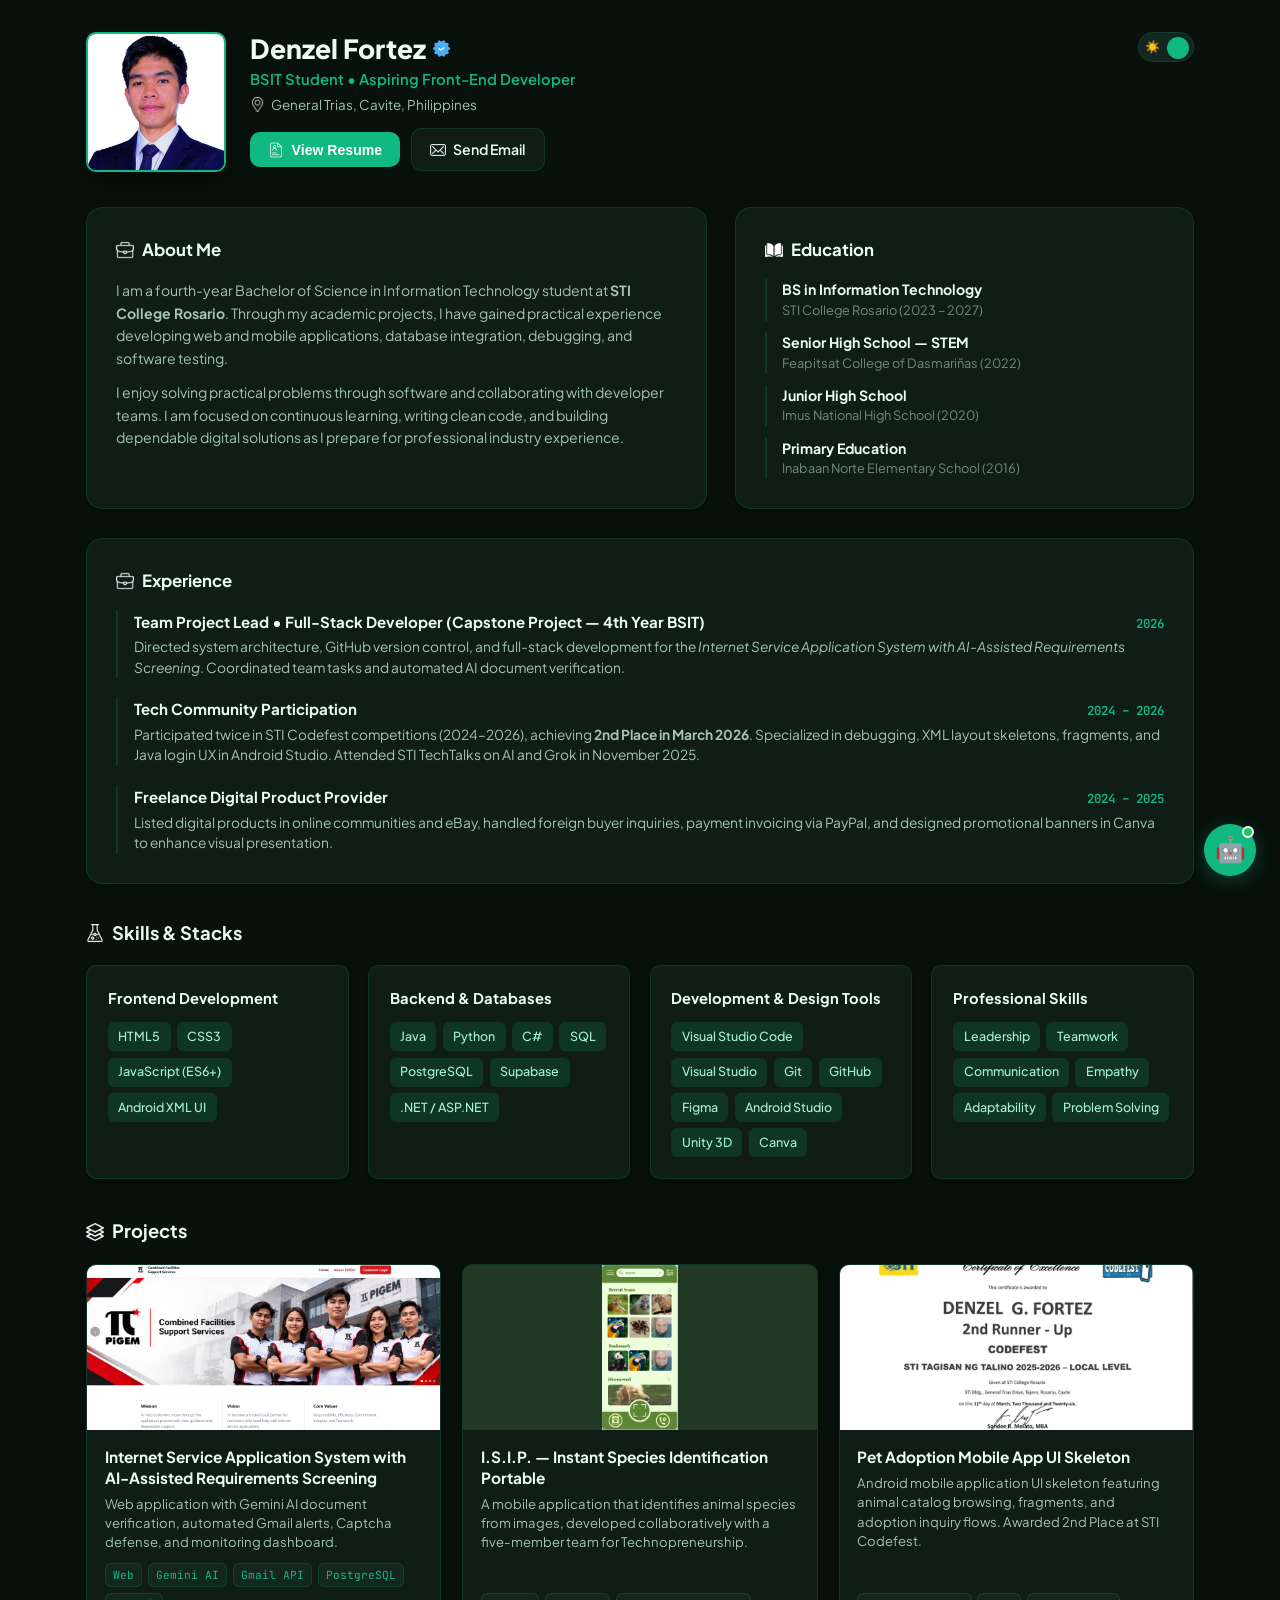
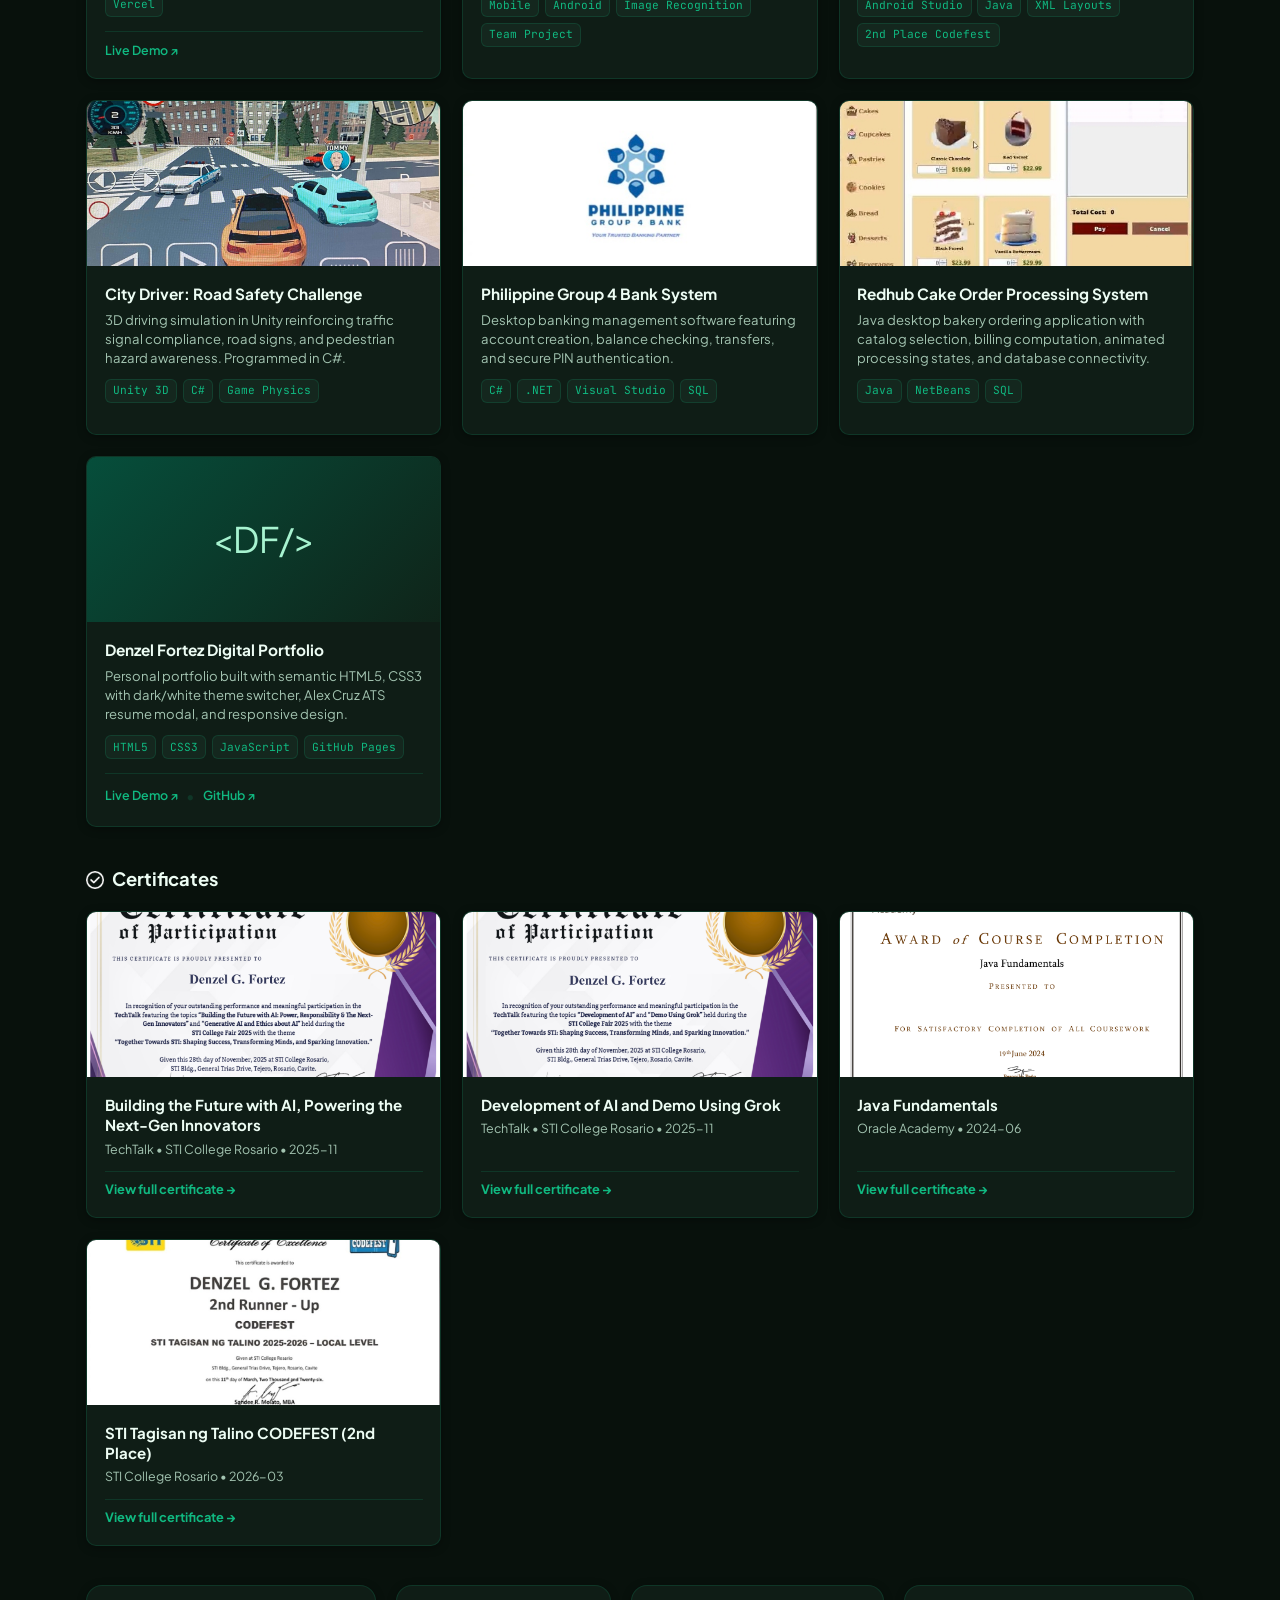
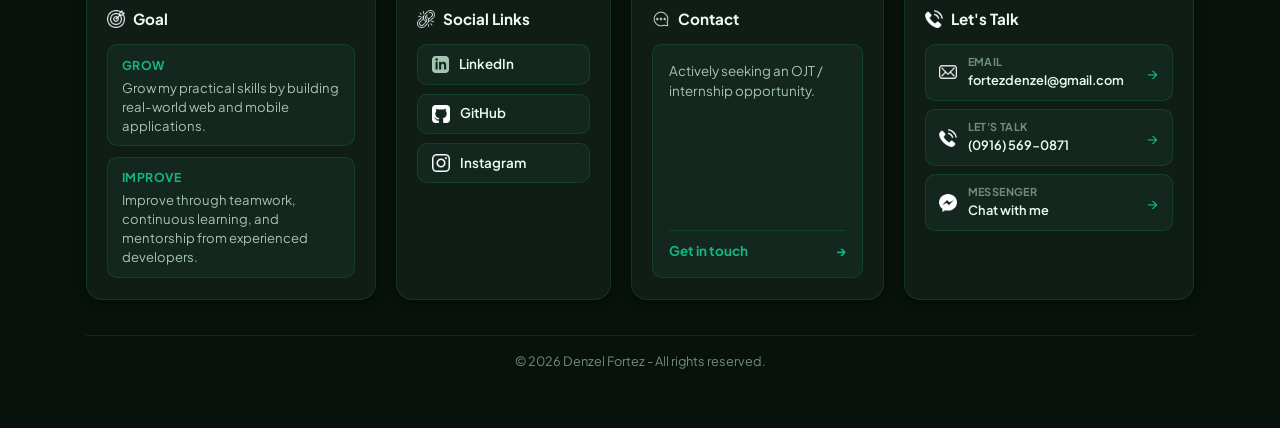
==== index.html @ cef4d080 "Update profile image size, bottom 4-column panel, chatbot avatar and header, and project buttons" ====
<!DOCTYPE html>
<html lang="en" data-theme="dark">
<head>
  <meta charset="UTF-8">
  <meta name="viewport" content="width=device-width, initial-scale=1.0">
  <title>Denzel Fortez | Portfolio</title>
  <meta name="description" content="Personal digital portfolio of Denzel Fortez - 4th-Year BSIT Student, Full-Stack & Aspiring Front-End Developer at STI College Rosario.">
  <link rel="stylesheet" href="css/style.css">
</head>
<body>

  <div class="container">

    <!-- ===================================================================
         TOP HEADER AREA (CLEAN & OPEN - NOT WRAPPED IN PANEL / BUBBLE)
         =================================================================== -->
    <header class="top-header-clean">
      <div class="top-profile-left">
        <img src="assets/images/denzel_profile.jpg" alt="Denzel Fortez" class="top-avatar-img">

        <div class="top-profile-info">
          <h1>
            <span>Denzel Fortez</span>
            <img src="assets/icons/verified_badge.png" alt="Verified" class="verified-icon">
          </h1>
          <div class="top-role-text">BSIT Student &bull; Aspiring Front-End Developer</div>
          <div class="top-location-text">
            <img src="assets/icons/location_pin.png" alt="Location" class="location-icon site-icon">
            <span>General Trias, Cavite, Philippines</span>
          </div>

          <div class="top-action-buttons">
            <button class="btn btn-primary" id="openResumeModalBtn">
              <img src="assets/icons/resume.png" alt="Resume" class="site-icon" style="filter: brightness(0) invert(1); width:16px; height:16px;">
              <span>View Resume</span>
            </button>

            <a href="mailto:fortezdenzel@gmail.com" class="btn btn-secondary">
              <img src="assets/icons/email.png" alt="Email" class="site-icon" style="width:16px; height:16px;">
              <span>Send Email</span>
            </a>
          </div>
        </div>
      </div>

      <!-- Modern Dark/Light Mode Slider Switch -->
      <div class="theme-switch-wrap">
        <label class="theme-switch" title="Toggle Dark/Light Mode">
          <input type="checkbox" id="themeSwitchCheckbox" checked>
          <span class="theme-switch-slider">
            <span>☀️</span>
            <span>🌙</span>
          </span>
        </label>
      </div>
    </header>

    <!-- ===================================================================
         ABOUT & EDUCATION: ONE HORIZONTAL ROW WITH 2 EQUAL PANELS
         =================================================================== -->
    <div class="about-edu-row">
      
      <!-- LEFT PANEL: ABOUT ME (2 PARAGRAPHS - SIMPLE WORDING) -->
      <div class="content-panel">
        <div class="panel-title">
          <img src="assets/icons/briefcase.png" alt="About" class="site-icon">
          <span>About Me</span>
        </div>
        <div class="about-body">
          <p>
            I am a fourth-year Bachelor of Science in Information Technology student at <b>STI College Rosario</b>. Through my academic projects, I have gained practical experience developing web and mobile applications, database integration, debugging, and software testing.
          </p>
          <p>
            I enjoy solving practical problems through software and collaborating with developer teams. I am focused on continuous learning, writing clean code, and building dependable digital solutions as I prepare for professional industry experience.
          </p>
        </div>
      </div>

      <!-- RIGHT PANEL: EDUCATION -->
      <div class="content-panel">
        <div class="panel-title">
          <img src="assets/icons/open_book.png" alt="Education" class="site-icon">
          <span>Education</span>
        </div>
        <div class="edu-list">
          <div class="edu-entry">
            <div class="edu-degree">BS in Information Technology</div>
            <div class="edu-school">STI College Rosario (2023 &ndash; 2027)</div>
          </div>

          <div class="edu-entry">
            <div class="edu-degree">Senior High School &mdash; STEM</div>
            <div class="edu-school">Feapitsat College of Dasmari&ntilde;as (2022)</div>
          </div>

          <div class="edu-entry">
            <div class="edu-degree">Junior High School</div>
            <div class="edu-school">Imus National High School (2020)</div>
          </div>

          <div class="edu-entry">
            <div class="edu-degree">Primary Education</div>
            <div class="edu-school">Inabaan Norte Elementary School (2016)</div>
          </div>
        </div>
      </div>

    </div>

    <!-- ===================================================================
         EXPERIENCE PANEL (BOTTOM OF ABOUT & EDUCATION)
         =================================================================== -->
    <div class="exp-panel-wrap">
      <div class="content-panel">
        <div class="panel-title">
          <img src="assets/icons/briefcase.png" alt="Experience" class="site-icon">
          <span>Experience</span>
        </div>

        <div class="exp-items-list">
          <!-- Item 1: Capstone -->
          <div class="exp-box">
            <div class="exp-box-top">
              <span class="exp-role-title">Team Project Lead &bull; Full-Stack Developer (Capstone Project &mdash; 4th Year BSIT)</span>
              <span class="exp-year-badge">2026</span>
            </div>
            <p class="exp-text">
              Directed system architecture, GitHub version control, and full-stack development for the <i>Internet Service Application System with AI-Assisted Requirements Screening</i>. Coordinated team tasks and automated AI document verification.
            </p>
          </div>

          <!-- Item 2: Tech Community Participation -->
          <div class="exp-box">
            <div class="exp-box-top">
              <span class="exp-role-title">Tech Community Participation</span>
              <span class="exp-year-badge">2024 &ndash; 2026</span>
            </div>
            <p class="exp-text">
              Participated twice in STI Codefest competitions (2024&ndash;2026), achieving <b>2nd Place in March 2026</b>. Specialized in debugging, XML layout skeletons, fragments, and Java login UX in Android Studio. Attended STI TechTalks on AI and Grok in November 2025.
            </p>
          </div>

          <!-- Item 3: Freelance -->
          <div class="exp-box">
            <div class="exp-box-top">
              <span class="exp-role-title">Freelance Digital Product Provider</span>
              <span class="exp-year-badge">2024 &ndash; 2025</span>
            </div>
            <p class="exp-text">
              Listed digital products in online communities and eBay, handled foreign buyer inquiries, payment invoicing via PayPal, and designed promotional banners in Canva to enhance visual presentation.
            </p>
          </div>
        </div>
      </div>
    </div>

    <!-- ===================================================================
         SKILLS & STACKS (NO SECTION NUMBER)
         =================================================================== -->
    <div class="section-wrapper">
      <div class="section-clean-heading">
        <img src="assets/icons/chemistry.png" alt="Skills" class="site-icon">
        <span>Skills &amp; Stacks</span>
      </div>

      <div class="skills-cards-grid">
        <div class="skill-category-panel">
          <h3 class="skill-panel-title">Frontend Development</h3>
          <div class="skill-pill-tags">
            <span class="skill-pill-item">HTML5</span>
            <span class="skill-pill-item">CSS3</span>
            <span class="skill-pill-item">JavaScript (ES6+)</span>
            <span class="skill-pill-item">Android XML UI</span>
          </div>
        </div>

        <div class="skill-category-panel">
          <h3 class="skill-panel-title">Backend &amp; Databases</h3>
          <div class="skill-pill-tags">
            <span class="skill-pill-item">Java</span>
            <span class="skill-pill-item">Python</span>
            <span class="skill-pill-item">C#</span>
            <span class="skill-pill-item">SQL</span>
            <span class="skill-pill-item">PostgreSQL</span>
            <span class="skill-pill-item">Supabase</span>
            <span class="skill-pill-item">.NET / ASP.NET</span>
          </div>
        </div>

        <div class="skill-category-panel">
          <h3 class="skill-panel-title">Development &amp; Design Tools</h3>
          <div class="skill-pill-tags">
            <span class="skill-pill-item">Visual Studio Code</span>
            <span class="skill-pill-item">Visual Studio</span>
            <span class="skill-pill-item">Git</span>
            <span class="skill-pill-item">GitHub</span>
            <span class="skill-pill-item">Figma</span>
            <span class="skill-pill-item">Android Studio</span>
            <span class="skill-pill-item">Unity 3D</span>
            <span class="skill-pill-item">Canva</span>
          </div>
        </div>

        <div class="skill-category-panel">
          <h3 class="skill-panel-title">Professional Skills</h3>
          <div class="skill-pill-tags">
            <span class="skill-pill-item">Leadership</span>
            <span class="skill-pill-item">Teamwork</span>
            <span class="skill-pill-item">Communication</span>
            <span class="skill-pill-item">Empathy</span>
            <span class="skill-pill-item">Adaptability</span>
            <span class="skill-pill-item">Problem Solving</span>
          </div>
        </div>
      </div>
    </div>

    <!-- ===================================================================
         PROJECTS (NO SECTION NUMBER - 3 COLUMNS RESPONSIVE)
         =================================================================== -->
    <div class="section-wrapper">
      <div class="section-clean-heading">
        <img src="assets/icons/layers.png" alt="Projects" class="site-icon">
        <span>Projects</span>
      </div>

      <div class="projects-responsive-grid">
        <!-- Project 1: Capstone -->
        <div class="project-card-clean">
          <div class="project-img-box">
            <img src="assets/projects/pigem_capstone_hero.jpg" alt="Internet Service Application System">
          </div>
          <div class="project-card-content">
            <h3 class="project-card-name">Internet Service Application System with AI-Assisted Requirements Screening</h3>
            <p class="project-card-desc">
              Web application with Gemini AI document verification, automated Gmail alerts, Captcha defense, and monitoring dashboard.
            </p>
            <div class="project-card-tags">
              <span class="tag-label">Web</span>
              <span class="tag-label">Gemini AI</span>
              <span class="tag-label">Gmail API</span>
              <span class="tag-label">PostgreSQL</span>
              <span class="tag-label">Vercel</span>
            </div>
            <div class="project-action-links">
              <a href="https://pigem-system-web.vercel.app/" target="_blank" rel="noopener noreferrer" class="project-link-btn">
                Live Demo &nearr;
              </a>
            </div>
          </div>
        </div>

        <!-- Project 2: I.S.I.P. -->
        <div class="project-card-clean">
          <div class="project-img-box" style="background:#203824;">
            <img src="assets/projects/isip_species_id.png" alt="ISIP Mobile App" style="object-fit:contain;">
          </div>
          <div class="project-card-content">
            <h3 class="project-card-name">I.S.I.P. &mdash; Instant Species Identification Portable</h3>
            <p class="project-card-desc">
              A mobile application that identifies animal species from images, developed collaboratively with a five-member team for Technopreneurship.
            </p>
            <div class="project-card-tags">
              <span class="tag-label">Mobile</span>
              <span class="tag-label">Android</span>
              <span class="tag-label">Image Recognition</span>
              <span class="tag-label">Team Project</span>
            </div>
          </div>
        </div>

        <!-- Project 3: Pet Adoption Mobile App UI Skeleton -->
        <div class="project-card-clean">
          <div class="project-img-box" style="background:#13261a;">
            <img src="assets/certs/codefest_2nd_runner_up_2026.jpg" alt="Codefest App" style="object-fit:cover;">
          </div>
          <div class="project-card-content">
            <h3 class="project-card-name">Pet Adoption Mobile App UI Skeleton</h3>
            <p class="project-card-desc">
              Android mobile application UI skeleton featuring animal catalog browsing, fragments, and adoption inquiry flows. Awarded 2nd Place at STI Codefest.
            </p>
            <div class="project-card-tags">
              <span class="tag-label">Android Studio</span>
              <span class="tag-label">Java</span>
              <span class="tag-label">XML Layouts</span>
              <span class="tag-label">2nd Place Codefest</span>
            </div>
          </div>
        </div>

        <!-- Project 4: City Driver -->
        <div class="project-card-clean">
          <div class="project-img-box">
            <img src="assets/projects/city_driver_play.jpg" alt="City Driver Road Safety">
          </div>
          <div class="project-card-content">
            <h3 class="project-card-name">City Driver: Road Safety Challenge</h3>
            <p class="project-card-desc">
              3D driving simulation in Unity reinforcing traffic signal compliance, road signs, and pedestrian hazard awareness. Programmed in C#.
            </p>
            <div class="project-card-tags">
              <span class="tag-label">Unity 3D</span>
              <span class="tag-label">C#</span>
              <span class="tag-label">Game Physics</span>
            </div>
          </div>
        </div>

        <!-- Project 5: Philippine Group 4 Bank -->
        <div class="project-card-clean">
          <div class="project-img-box">
            <img src="assets/projects/ph_group4_bank.jpg" alt="Philippine Group 4 Bank">
          </div>
          <div class="project-card-content">
            <h3 class="project-card-name">Philippine Group 4 Bank System</h3>
            <p class="project-card-desc">
              Desktop banking management software featuring account creation, balance checking, transfers, and secure PIN authentication.
            </p>
            <div class="project-card-tags">
              <span class="tag-label">C#</span>
              <span class="tag-label">.NET</span>
              <span class="tag-label">Visual Studio</span>
              <span class="tag-label">SQL</span>
            </div>
          </div>
        </div>

        <!-- Project 6: Redhub Cake -->
        <div class="project-card-clean">
          <div class="project-img-box">
            <img src="assets/projects/redhub_cake_menu.jpg" alt="Redhub Cake Ordering">
          </div>
          <div class="project-card-content">
            <h3 class="project-card-name">Redhub Cake Order Processing System</h3>
            <p class="project-card-desc">
              Java desktop bakery ordering application with catalog selection, billing computation, animated processing states, and database connectivity.
            </p>
            <div class="project-card-tags">
              <span class="tag-label">Java</span>
              <span class="tag-label">NetBeans</span>
              <span class="tag-label">SQL</span>
            </div>
          </div>
        </div>

        <!-- Project 7: Digital Portfolio -->
        <div class="project-card-clean">
          <div class="project-img-box" style="background: linear-gradient(135deg, #064e3b, #0f2419); display:flex; align-items:center; justify-content:center; color:#a7f3d0; font-size: 2.2rem;">
            <span>&lt;DF/&gt;</span>
          </div>
          <div class="project-card-content">
            <h3 class="project-card-name">Denzel Fortez Digital Portfolio</h3>
            <p class="project-card-desc">
              Personal portfolio built with semantic HTML5, CSS3 with dark/white theme switcher, Alex Cruz ATS resume modal, and responsive design.
            </p>
            <div class="project-card-tags">
              <span class="tag-label">HTML5</span>
              <span class="tag-label">CSS3</span>
              <span class="tag-label">JavaScript</span>
              <span class="tag-label">GitHub Pages</span>
            </div>
            <div class="project-action-links">
              <a href="https://zeltypo.github.io/Fortez_Digital_Portfolio/" target="_blank" rel="noopener noreferrer" class="project-link-btn">
                Live Demo &nearr;
              </a>
              <span style="color:var(--border-color);">&bull;</span>
              <a href="https://github.com/zeltypo/Fortez_Digital_Portfolio" target="_blank" rel="noopener noreferrer" class="project-link-btn">
                GitHub &nearr;
              </a>
            </div>
          </div>
        </div>
      </div>
    </div>

    <!-- ===================================================================
         CERTIFICATES (NO SECTION NUMBER - SAME SIZE AS PROJECTS)
         =================================================================== -->
    <div class="section-wrapper">
      <div class="section-clean-heading">
        <img src="assets/icons/check.png" alt="Certificates" class="site-icon">
        <span>Certificates</span>
      </div>

      <div class="certs-responsive-grid">
        <!-- Cert 1: TechTalk Future with AI -->
        <div class="cert-card-clean cert-clickable" data-img="assets/certs/techtalk_building_future_ai.png" data-title="Building the Future with AI, Powering the Next-Gen Innovators">
          <div class="cert-card-thumb">
            <img src="assets/certs/techtalk_building_future_ai.png" alt="Building the Future with AI">
          </div>
          <div class="cert-card-content">
            <h4 class="cert-card-name">Building the Future with AI, Powering the Next-Gen Innovators</h4>
            <p class="cert-card-issuer">TechTalk &bull; STI College Rosario &bull; 2025-11</p>
            <span class="cert-view-link">View full certificate &rarr;</span>
          </div>
        </div>

        <!-- Cert 2: TechTalk Grok -->
        <div class="cert-card-clean cert-clickable" data-img="assets/certs/techtalk_development_of_ai_grok.png" data-title="Development of AI and Demo Using Grok">
          <div class="cert-card-thumb">
            <img src="assets/certs/techtalk_development_of_ai_grok.png" alt="Demo Using Grok">
          </div>
          <div class="cert-card-content">
            <h4 class="cert-card-name">Development of AI and Demo Using Grok</h4>
            <p class="cert-card-issuer">TechTalk &bull; STI College Rosario &bull; 2025-11</p>
            <span class="cert-view-link">View full certificate &rarr;</span>
          </div>
        </div>

        <!-- Cert 3: Java Fundamentals -->
        <div class="cert-card-clean cert-clickable" data-img="assets/certs/oracle_java_fundamentals.png" data-title="Java Fundamentals Course Completion">
          <div class="cert-card-thumb">
            <img src="assets/certs/oracle_java_fundamentals.png" alt="Java Fundamentals">
          </div>
          <div class="cert-card-content">
            <h4 class="cert-card-name">Java Fundamentals</h4>
            <p class="cert-card-issuer">Oracle Academy &bull; 2024-06</p>
            <span class="cert-view-link">View full certificate &rarr;</span>
          </div>
        </div>

        <!-- Cert 4: Codefest 2nd Place -->
        <div class="cert-card-clean cert-clickable" data-img="assets/certs/codefest_2nd_runner_up_2026.jpg" data-title="STI Tagisan ng Talino CODEFEST (2nd Place)">
          <div class="cert-card-thumb">
            <img src="assets/certs/codefest_2nd_runner_up_2026.jpg" alt="Codefest 2nd Place">
          </div>
          <div class="cert-card-content">
            <h4 class="cert-card-name">STI Tagisan ng Talino CODEFEST (2nd Place)</h4>
            <p class="cert-card-issuer">STI College Rosario &bull; 2026-03</p>
            <span class="cert-view-link">View full certificate &rarr;</span>
          </div>
        </div>
      </div>
    </div>

    <!-- ===================================================================
         BOTTOM PANEL: 4 COLUMNS (GOAL, SOCIAL LINKS, CONTACT, LET'S TALK)
         =================================================================== -->
    <div class="bottom-four-columns-row">
      <!-- COLUMN 1: GOAL -->
      <div class="bottom-col-panel">
        <div class="col-header">
          <img src="assets/icons/goal.png" alt="Goal" class="site-icon">
          <span>Goal</span>
        </div>
        <div class="goal-vertical-boxes">
          <div class="goal-item-box">
            <div class="goal-item-title">Grow</div>
            <p class="goal-item-text">Grow my practical skills by building real-world web and mobile applications.</p>
          </div>
          <div class="goal-item-box">
            <div class="goal-item-title">Improve</div>
            <p class="goal-item-text">Improve through teamwork, continuous learning, and mentorship from experienced developers.</p>
          </div>
        </div>
      </div>

      <!-- COLUMN 2: SOCIAL LINKS -->
      <div class="bottom-col-panel">
        <div class="col-header">
          <img src="assets/icons/link.png" alt="Social Links" class="site-icon">
          <span>Social Links</span>
        </div>
        <div class="social-vertical-list">
          <a href="https://www.linkedin.com/in/denzel-fortez-498216392/" target="_blank" rel="noopener noreferrer" class="social-col-bubble">
            <svg class="social-svg-icon" viewBox="0 0 24 24"><path d="M19 0h-14c-2.761 0-5 2.239-5 5v14c0 2.761 2.239 5 5 5h14c2.762 0 5-2.239 5-5v-14c0-2.761-2.238-5-5-5zm-11 19h-3v-11h3v11zm-1.5-12.268c-.966 0-1.75-.79-1.75-1.764s.784-1.764 1.75-1.764 1.75.79 1.75 1.764-.783 1.764-1.75 1.764zm13.5 12.268h-3v-5.604c0-3.368-4-3.113-4 0v5.604h-3v-11h3v1.765c1.396-2.586 7-2.777 7 2.476v6.759z"/></svg>
            <span>LinkedIn</span>
          </a>
          <a href="https://github.com/zeltypo" target="_blank" rel="noopener noreferrer" class="social-col-bubble">
            <img src="assets/icons/github-sign.png" alt="GitHub" class="site-icon">
            <span>GitHub</span>
          </a>
          <a href="https://www.instagram.com/zel40z?exln=eXZzY3p1cG5hNmw1" target="_blank" rel="noopener noreferrer" class="social-col-bubble">
            <img src="assets/icons/instagram.png" alt="Instagram" class="site-icon">
            <span>Instagram</span>
          </a>
        </div>
      </div>

      <!-- COLUMN 3: CONTACT -->
      <div class="bottom-col-panel">
        <div class="col-header">
          <img src="assets/icons/communication.png" alt="Contact" class="site-icon">
          <span>Contact</span>
        </div>
        <div class="contact-single-card">
          <div class="contact-seeking-text">
            Actively seeking an OJT / internship opportunity.
          </div>
          <a href="mailto:fortezdenzel@gmail.com?subject=OJT%20Internship%20Inquiry%20-%20Denzel%20Fortez" target="_blank" rel="noopener noreferrer" class="contact-touch-link">
            <span>Get in touch</span>
            <span class="contact-arrow">&rarr;</span>
          </a>
        </div>
      </div>

      <!-- COLUMN 4: LET'S TALK -->
      <div class="bottom-col-panel">
        <div class="col-header">
          <img src="assets/icons/telephone.png" alt="Let's Talk" class="site-icon">
          <span>Let's Talk</span>
        </div>
        <div class="talk-vertical-list">
          <!-- Bubble 1: Email -->
          <a href="mailto:fortezdenzel@gmail.com" class="talk-col-bubble">
            <div class="talk-bubble-content">
              <img src="assets/icons/email.png" alt="Email" class="site-icon">
              <div class="talk-bubble-labels">
                <span class="talk-bubble-title">Email</span>
                <span class="talk-bubble-sub">fortezdenzel@gmail.com</span>
              </div>
            </div>
            <span class="talk-bubble-arrow">&rarr;</span>
          </a>

          <!-- Bubble 2: Phone -->
          <a href="tel:+639165690871" class="talk-col-bubble">
            <div class="talk-bubble-content">
              <img src="assets/icons/telephone.png" alt="Phone" class="site-icon">
              <div class="talk-bubble-labels">
                <span class="talk-bubble-title">Let's Talk</span>
                <span class="talk-bubble-sub">(0916) 569-0871</span>
              </div>
            </div>
            <span class="talk-bubble-arrow">&rarr;</span>
          </a>

          <!-- Bubble 3: Messenger -->
          <a href="https://m.me/akosidenzel.32" target="_blank" rel="noopener noreferrer" class="talk-col-bubble">
            <div class="talk-bubble-content">
              <img src="assets/icons/messenger.png" alt="Messenger" class="site-icon">
              <div class="talk-bubble-labels">
                <span class="talk-bubble-title">Messenger</span>
                <span class="talk-bubble-sub">Chat with me</span>
              </div>
            </div>
            <span class="talk-bubble-arrow">&rarr;</span>
          </a>
        </div>
      </div>
    </div>

    <!-- Footer -->
    <div class="footer-text">
      &copy; 2026 Denzel Fortez - All rights reserved.
    </div>

  </div>

  <!-- ===================================================================
       FLOATING AI CHATBOT WIDGET
       =================================================================== -->
  <div class="chatbot-bubble-wrap">
    <button class="chatbot-float-btn" id="chatbotFloatToggle" title="Chat with Denzel Fortez" aria-label="Open Chatbot">
      <span style="font-size: 1.55rem; line-height: 1;">🤖</span>
      <span class="pulse-indicator"></span>
    </button>

    <div class="chatbot-box-window" id="chatbotBoxWindow">
      <div class="chatbot-top-bar">
        <div class="chatbot-top-left">
          <img src="assets/images/denzel_profile.jpg" alt="Denzel Fortez" class="chatbot-header-avatar">
          <div class="chatbot-top-info">
            <h4>Denzel Fortez</h4>
            <div class="chatbot-online-status">
              <span class="online-dot"></span>
              <span>Online</span>
            </div>
          </div>
        </div>
        <button class="chatbot-close-x" id="chatbotCloseX">&times;</button>
      </div>

      <div class="chatbot-log-area" id="chatbotLogArea">
        <div class="chat-msg-row bot">
          <img src="assets/images/denzel_profile.jpg" alt="Denzel" class="chat-bot-avatar">
          <div class="chat-bubble-msg bot">
            Hello! 👋 I'm Denzel Fortez. Feel free to ask me anything about my projects, skills, or OJT availability!
          </div>
        </div>
      </div>

      <div class="chatbot-input-row">
        <input type="text" id="chatbotInputField" class="chatbot-input-field" placeholder="Ask a question...">
        <button id="chatbotSubmitBtn" class="chatbot-submit-btn">&rarr;</button>
      </div>
    </div>
  </div>

  <!-- ===================================================================
       RESUME PDF POPUP MODAL (Clean viewer with Download button)
       =================================================================== -->
  <div class="modal-overlay" id="resumeModal">
    <div class="modal-container">
      <div class="modal-header-bar">
        <h3>Denzel Fortez &mdash; Resume</h3>
        <div style="display: flex; align-items: center; gap: 0.8rem;">
          <a href="assets/docs/Fortez_Denzel_BSIT_OJT_Resume.pdf" download="Fortez_Denzel_BSIT_OJT_Resume.pdf" class="btn btn-primary" style="padding: 0.4rem 0.9rem; font-size: 0.82rem;">
            Download PDF
          </a>
          <button class="modal-close-btn" id="closeResumeModalBtn">&times;</button>
        </div>
      </div>
      <div class="modal-body-scroll">
        <iframe src="assets/docs/Fortez_Denzel_BSIT_OJT_Resume.pdf" style="width: 100%; height: 75vh; border: none; border-radius: var(--radius-sm);" title="Resume PDF"></iframe>
      </div>
    </div>
  </div>

  <!-- ===================================================================
       CERTIFICATE LIGHTBOX MODAL
       =================================================================== -->
  <div class="modal-overlay" id="certLightboxModal">
    <div class="modal-container" style="max-width: 720px;">
      <div class="modal-header-bar">
        <h3 id="certLightboxTitle">Certificate View</h3>
        <button class="modal-close-btn" id="closeCertLightboxBtn">&times;</button>
      </div>
      <div class="modal-body-scroll" style="text-align: center;">
        <img src="" alt="Certificate" id="certLightboxImg" style="width: 100%; border-radius: var(--radius-sm);">
      </div>
    </div>
  </div>

  <!-- JavaScript -->
  <script>
    // Theme Switcher Slider
    const switchCheckbox = document.getElementById('themeSwitchCheckbox');
    const html = document.documentElement;
    const savedTheme = localStorage.getItem('df_theme') || 'dark';

    if (savedTheme === 'light') {
      html.setAttribute('data-theme', 'light');
      switchCheckbox.checked = false;
    } else {
      html.setAttribute('data-theme', 'dark');
      switchCheckbox.checked = true;
    }

    switchCheckbox.addEventListener('change', () => {
      if (switchCheckbox.checked) {
        html.setAttribute('data-theme', 'dark');
        localStorage.setItem('df_theme', 'dark');
      } else {
        html.setAttribute('data-theme', 'light');
        localStorage.setItem('df_theme', 'light');
      }
    });

    // Resume Modal
    const resumeModal = document.getElementById('resumeModal');
    const openResumeBtn = document.getElementById('openResumeModalBtn');
    const closeResumeBtn = document.getElementById('closeResumeModalBtn');

    openResumeBtn.addEventListener('click', () => resumeModal.classList.add('open'));
    closeResumeBtn.addEventListener('click', () => resumeModal.classList.remove('open'));
    resumeModal.addEventListener('click', (e) => {
      if (e.target === resumeModal) resumeModal.classList.remove('open');
    });

    // Certificate Lightbox
    const certModal = document.getElementById('certLightboxModal');
    const certImg = document.getElementById('certLightboxImg');
    const certTitle = document.getElementById('certLightboxTitle');
    const closeCertBtn = document.getElementById('closeCertLightboxBtn');

    document.querySelectorAll('.cert-clickable').forEach(card => {
      card.addEventListener('click', () => {
        certImg.src = card.getAttribute('data-img');
        certTitle.textContent = card.getAttribute('data-title');
        certModal.classList.add('open');
      });
    });

    closeCertBtn.addEventListener('click', () => certModal.classList.remove('open'));
    certModal.addEventListener('click', (e) => {
      if (e.target === certModal) certModal.classList.remove('open');
    });

    // AI Chatbot Widget
    const botBtn = document.getElementById('chatbotFloatToggle');
    const botWindow = document.getElementById('chatbotBoxWindow');
    const botClose = document.getElementById('chatbotCloseX');
    const botLog = document.getElementById('chatbotLogArea');
    const botInput = document.getElementById('chatbotInputField');
    const botSubmit = document.getElementById('chatbotSubmitBtn');

    botBtn.addEventListener('click', () => botWindow.classList.toggle('open'));
    botClose.addEventListener('click', () => botWindow.classList.remove('open'));

    const botKnowledge = {
      about: "I am a fourth-year BSIT student at STI College Rosario and an aspiring front-end developer skilled in web and mobile applications.",
      goals: "I am actively seeking an OJT / internship opportunity to apply my full-stack and front-end skills in real-world software development.",
      codefest: "I won 2nd Place at the STI Codefest (March 2026), building responsive XML UI layouts, navigation fragments, and Java login UX for a pet adoption app.",
      capstone: "My capstone project is the Internet Service Application System with AI-Assisted Requirements Screening, where I served as Team Project Lead and Full-Stack Developer.",
      skills: "My technical stack includes HTML5, CSS3, JavaScript, Java, Python, C#, SQL, PostgreSQL, Supabase, .NET / ASP.NET, VS Code, Git, GitHub, Figma, and Android Studio.",
      contact: "You can reach me by email at <a href='mailto:fortezdenzel@gmail.com' style='color:var(--primary);text-decoration:underline;'>fortezdenzel@gmail.com</a>, phone at (0916) 569-0871, or via LinkedIn."
    };

    function appendChatMsg(sender, text) {
      const row = document.createElement('div');
      row.className = 'chat-msg-row ' + sender;
      if (sender === 'bot') {
        const avatar = document.createElement('img');
        avatar.src = 'assets/images/denzel_profile.jpg';
        avatar.alt = 'Denzel';
        avatar.className = 'chat-bot-avatar';
        row.appendChild(avatar);
      }
      const bubble = document.createElement('div');
      bubble.className = 'chat-bubble-msg ' + sender;
      bubble.innerHTML = text;
      row.appendChild(bubble);
      botLog.appendChild(row);
      botLog.scrollTop = botLog.scrollHeight;
    }

    function processBotQuery(q) {
      const query = q.toLowerCase();
      let reply = "Feel free to ask about my OJT goals, Capstone project, Codefest pet adoption app, or technical skills!";
      if (query.includes('goal') || query.includes('ojt') || query.includes('intern')) reply = botKnowledge.goals;
      else if (query.includes('codefest') || query.includes('pet') || query.includes('adoption')) reply = botKnowledge.codefest;
      else if (query.includes('capstone') || query.includes('internet')) reply = botKnowledge.capstone;
      else if (query.includes('skill') || query.includes('tech') || query.includes('stack')) reply = botKnowledge.skills;
      else if (query.includes('contact') || query.includes('email') || query.includes('phone')) reply = botKnowledge.contact;
      else if (query.includes('who') || query.includes('denzel') || query.includes('about')) reply = botKnowledge.about;

      setTimeout(() => appendChatMsg('bot', reply), 300);
    }

    function sendUserQuery() {
      const val = botInput.value.trim();
      if (!val) return;
      appendChatMsg('user', val);
      botInput.value = '';
      processBotQuery(val);
    }

    botSubmit.addEventListener('click', sendUserQuery);
    botInput.addEventListener('keydown', (e) => {
      if (e.key === 'Enter') {
        e.preventDefault();
        sendUserQuery();
      }
    });
  </script>
</body>
</html>
---- css/style.css ----
/* ===================================================================
   DENZEL FORTEZ - DIGITAL PORTFOLIO STYLESHEET
   Clean Minimalist Emerald Theme with Dark & Light Mode
   =================================================================== */

@import url('https://fonts.googleapis.com/css2?family=Plus+Jakarta+Sans:wght@300;400;500;600;700;800&family=JetBrains+Mono:wght@400;500;600&display=swap');

:root {
  /* Light Mode (White Theme) */
  --bg-primary: #f8faf9;
  --bg-card: #ffffff;
  --bg-card-sub: #f1f6f3;
  --border-color: #d8e5de;
  --text-main: #0c1f16;
  --text-muted: #4b6354;
  --text-dim: #71887b;
  
  --primary: #059669;
  --primary-hover: #047857;
  --primary-light: #10b981;
  --primary-soft: rgba(5, 150, 105, 0.1);
  --primary-glow: rgba(16, 185, 129, 0.2);

  --badge-bg: #e6f4ec;
  --badge-text: #065f46;
  --shadow-sm: 0 2px 8px rgba(0, 0, 0, 0.05);
  --shadow-md: 0 6px 20px rgba(5, 150, 105, 0.08);

  --font-main: 'Plus Jakarta Sans', -apple-system, BlinkMacSystemFont, sans-serif;
  --font-mono: 'JetBrains Mono', monospace;
  --radius-sm: 6px;
  --radius-md: 10px;
  --radius-lg: 16px;
  --radius-full: 9999px;
  --transition: all 0.2s cubic-bezier(0.4, 0, 0.2, 1);
}

[data-theme="dark"] {
  /* Dark Mode (Deep Forest Green Theme) */
  --bg-primary: #08110c;
  --bg-card: #0f1d16;
  --bg-card-sub: #14271e;
  --border-color: rgba(16, 185, 129, 0.16);
  --text-main: #edfdf4;
  --text-muted: #a3c4b1;
  --text-dim: #6e8d7b;

  --primary: #10b981;
  --primary-hover: #34d399;
  --primary-light: #6ee7b7;
  --primary-soft: rgba(16, 185, 129, 0.12);
  --primary-glow: rgba(16, 185, 129, 0.3);

  --badge-bg: rgba(16, 185, 129, 0.15);
  --badge-text: #a7f3d0;
  --shadow-sm: 0 2px 8px rgba(0, 0, 0, 0.35);
  --shadow-md: 0 8px 24px rgba(0, 0, 0, 0.45);
}

*, *::before, *::after {
  box-sizing: border-box;
  margin: 0;
  padding: 0;
}

html {
  scroll-behavior: smooth;
  font-size: 16px;
}

body {
  font-family: var(--font-main);
  background-color: var(--bg-primary);
  color: var(--text-main);
  line-height: 1.55;
  transition: background-color 0.25s ease, color 0.25s ease;
  padding: 2rem 0 3.5rem;
}

a {
  color: inherit;
  text-decoration: none;
  transition: var(--transition);
}

img {
  max-width: 100%;
  height: auto;
  display: block;
}

.container {
  width: 92%;
  max-width: 1140px;
  margin: 0 auto;
  padding: 0 1rem;
}

/* Custom Icons */
.site-icon {
  width: 18px;
  height: 18px;
  object-fit: contain;
  vertical-align: middle;
  filter: brightness(0) saturate(100%) invert(38%) sepia(85%) saturate(548%) hue-rotate(118deg) brightness(94%) contrast(92%);
  transition: filter 0.25s ease;
}

[data-theme="dark"] .site-icon {
  filter: brightness(0) invert(1);
}

/* Buttons */
.btn {
  display: inline-flex;
  align-items: center;
  gap: 0.45rem;
  padding: 0.6rem 1.15rem;
  font-size: 0.88rem;
  font-weight: 600;
  border-radius: var(--radius-md);
  border: none;
  cursor: pointer;
  transition: var(--transition);
}

.btn-primary {
  background: var(--primary);
  color: #ffffff !important;
}

.btn-primary:hover {
  background: var(--primary-hover);
  transform: translateY(-2px);
  box-shadow: 0 4px 12px var(--primary-glow);
}

.btn-secondary {
  background: var(--bg-card);
  color: var(--text-main);
  border: 1px solid var(--border-color);
}

.btn-secondary:hover {
  border-color: var(--primary);
  color: var(--primary);
  transform: translateY(-2px);
}

/* Sleek Modern Dark/Light Mode Switch Slider */
.theme-switch-wrap {
  display: inline-flex;
  align-items: center;
}

.theme-switch {
  position: relative;
  display: inline-block;
  width: 56px;
  height: 30px;
}

.theme-switch input {
  opacity: 0;
  width: 0;
  height: 0;
}

.theme-switch-slider {
  position: absolute;
  cursor: pointer;
  top: 0;
  left: 0;
  right: 0;
  bottom: 0;
  background-color: var(--bg-card-sub);
  border: 1.5px solid var(--border-color);
  transition: 0.3s;
  border-radius: 34px;
  display: flex;
  align-items: center;
  justify-content: space-between;
  padding: 0 6px;
  font-size: 0.75rem;
}

.theme-switch-slider:before {
  position: absolute;
  content: "";
  height: 22px;
  width: 22px;
  left: 3px;
  bottom: 2.5px;
  background-color: var(--primary);
  transition: 0.3s;
  border-radius: 50%;
  box-shadow: 0 2px 5px rgba(0,0,0,0.25);
}

.theme-switch input:checked + .theme-switch-slider {
  background-color: #14271e;
}

.theme-switch input:checked + .theme-switch-slider:before {
  transform: translateX(25px);
  background-color: var(--primary);
}

/* ===================================================================
   TOP HEADER AREA (OPEN - NOT WRAPPED IN PANEL / BUBBLE)
   =================================================================== */
.top-header-clean {
  display: flex;
  justify-content: space-between;
  align-items: flex-start;
  margin-bottom: 2.2rem;
  flex-wrap: wrap;
  gap: 1.5rem;
}

.top-profile-left {
  display: flex;
  align-items: center;
  gap: 1.5rem;
  flex-wrap: wrap;
}

.top-avatar-img {
  width: 140px;
  height: 140px;
  border-radius: var(--radius-md);
  object-fit: cover;
  object-position: center top;
  border: 2.5px solid var(--primary);
  box-shadow: var(--shadow-md);
  flex-shrink: 0;
}

.top-profile-info h1 {
  font-size: 1.65rem;
  font-weight: 800;
  display: flex;
  align-items: center;
  gap: 0.4rem;
  color: var(--text-main);
  line-height: 1.2;
}

.verified-icon {
  width: 19px;
  height: 19px;
  object-fit: contain;
}

.top-role-text {
  font-size: 0.92rem;
  font-weight: 600;
  color: var(--primary);
  margin-top: 0.2rem;
}

.top-location-text {
  display: flex;
  align-items: center;
  gap: 0.35rem;
  font-size: 0.84rem;
  color: var(--text-muted);
  margin-top: 0.25rem;
  margin-bottom: 0.8rem;
}

.location-icon {
  width: 15px;
  height: 15px;
  object-fit: contain;
}

.top-action-buttons {
  display: flex;
  align-items: center;
  gap: 0.65rem;
}

/* ===================================================================
   ABOUT & EDUCATION: ONE HORIZONTAL ROW WITH 2 EQUAL PANELS
   =================================================================== */
.about-edu-row {
  display: grid;
  grid-template-columns: 1.15fr 0.85fr;
  gap: 1.8rem;
  margin-bottom: 1.8rem;
}

.content-panel {
  background: var(--bg-card);
  border: 1px solid var(--border-color);
  border-radius: var(--radius-lg);
  padding: 1.8rem;
  box-shadow: var(--shadow-sm);
  display: flex;
  flex-direction: column;
}

.panel-title {
  font-size: 1.05rem;
  font-weight: 700;
  color: var(--text-main);
  margin-bottom: 1rem;
  display: flex;
  align-items: center;
  gap: 0.5rem;
}

.about-body p {
  font-size: 0.88rem;
  color: var(--text-muted);
  line-height: 1.6;
  margin-bottom: 0.75rem;
}

.about-body p:last-child {
  margin-bottom: 0;
}

.edu-list {
  display: flex;
  flex-direction: column;
  gap: 0.7rem;
}

.edu-entry {
  border-left: 2px solid var(--border-color);
  padding-left: 0.9rem;
  transition: var(--transition);
}

.edu-entry:hover {
  border-left-color: var(--primary);
}

.edu-degree {
  font-size: 0.88rem;
  font-weight: 700;
  color: var(--text-main);
}

.edu-school {
  font-size: 0.8rem;
  color: var(--text-dim);
}

/* ===================================================================
   EXPERIENCE PANEL (BOTTOM OF ABOUT & EDUCATION)
   =================================================================== */
.exp-panel-wrap {
  margin-bottom: 2.2rem;
}

.exp-items-list {
  display: flex;
  flex-direction: column;
  gap: 1.2rem;
}

.exp-box {
  border-left: 2px solid var(--border-color);
  padding-left: 1rem;
  transition: var(--transition);
}

.exp-box:hover {
  border-left-color: var(--primary);
}

.exp-box-top {
  display: flex;
  justify-content: space-between;
  align-items: baseline;
  margin-bottom: 0.25rem;
}

.exp-role-title {
  font-size: 0.94rem;
  font-weight: 700;
  color: var(--text-main);
}

.exp-year-badge {
  font-family: var(--font-mono);
  font-size: 0.78rem;
  color: var(--primary);
  font-weight: 600;
}

.exp-text {
  font-size: 0.86rem;
  color: var(--text-muted);
  line-height: 1.5;
}

/* ===================================================================
   SKILLS & STACKS (NO NUMBERS)
   =================================================================== */
.section-wrapper {
  margin-bottom: 2.4rem;
}

.section-clean-heading {
  font-size: 1.15rem;
  font-weight: 700;
  color: var(--text-main);
  margin-bottom: 1.1rem;
  display: flex;
  align-items: center;
  gap: 0.5rem;
}

.skills-cards-grid {
  display: grid;
  grid-template-columns: repeat(auto-fit, minmax(230px, 1fr));
  gap: 1.2rem;
}

.skill-category-panel {
  background: var(--bg-card);
  border: 1px solid var(--border-color);
  border-radius: var(--radius-md);
  padding: 1.3rem;
  box-shadow: var(--shadow-sm);
}

.skill-panel-title {
  font-size: 0.92rem;
  font-weight: 700;
  color: var(--text-main);
  margin-bottom: 0.8rem;
}

.skill-pill-tags {
  display: flex;
  flex-wrap: wrap;
  gap: 0.4rem;
}

.skill-pill-item {
  font-size: 0.78rem;
  font-weight: 500;
  padding: 0.3rem 0.65rem;
  background: var(--badge-bg);
  color: var(--badge-text);
  border-radius: var(--radius-sm);
}

/* ===================================================================
   PROJECTS (3-COLUMN RESPONSIVE BALANCED GRID)
   =================================================================== */
.projects-responsive-grid {
  display: grid;
  grid-template-columns: repeat(3, 1fr);
  gap: 1.3rem;
}

.project-card-clean {
  background: var(--bg-card);
  border: 1px solid var(--border-color);
  border-radius: var(--radius-md);
  overflow: hidden;
  box-shadow: var(--shadow-sm);
  display: flex;
  flex-direction: column;
  transition: var(--transition);
}

.project-card-clean:hover {
  border-color: var(--primary);
  transform: translateY(-3px);
  box-shadow: var(--shadow-md);
}

.project-img-box {
  width: 100%;
  height: 165px;
  background: #0d1b14;
  overflow: hidden;
}

.project-img-box img {
  width: 100%;
  height: 100%;
  object-fit: cover;
  transition: transform 0.3s ease;
}

.project-card-clean:hover .project-img-box img {
  transform: scale(1.03);
}

.project-card-content {
  padding: 1.1rem;
  display: flex;
  flex-direction: column;
  flex-grow: 1;
}

.project-card-name {
  font-size: 0.96rem;
  font-weight: 700;
  color: var(--text-main);
  margin-bottom: 0.35rem;
  line-height: 1.35;
}

.project-card-desc {
  font-size: 0.82rem;
  color: var(--text-muted);
  line-height: 1.45;
  margin-bottom: 0.75rem;
  flex-grow: 1;
}

.project-card-tags {
  display: flex;
  flex-wrap: wrap;
  gap: 0.35rem;
  margin-bottom: 0.85rem;
}

.tag-label {
  font-size: 0.7rem;
  font-family: var(--font-mono);
  background: var(--bg-card-sub);
  color: var(--primary);
  border: 1px solid var(--border-color);
  padding: 0.15rem 0.45rem;
  border-radius: var(--radius-sm);
}

.project-action-links {
  display: flex;
  align-items: center;
  gap: 0.5rem;
  margin-top: auto;
  padding-top: 0.6rem;
  border-top: 1px solid var(--border-color);
}

.project-link-btn {
  font-size: 0.78rem;
  font-weight: 600;
  color: var(--primary);
  display: inline-flex;
  align-items: center;
  gap: 0.3rem;
}

.project-link-btn:hover {
  text-decoration: underline;
  color: var(--primary-hover);
}

/* ===================================================================
   CERTIFICATES (EQUAL SIZE GRID TO PROJECTS)
   =================================================================== */
.certs-responsive-grid {
  display: grid;
  grid-template-columns: repeat(3, 1fr);
  gap: 1.3rem;
}

.cert-card-clean {
  background: var(--bg-card);
  border: 1px solid var(--border-color);
  border-radius: var(--radius-md);
  overflow: hidden;
  box-shadow: var(--shadow-sm);
  display: flex;
  flex-direction: column;
  transition: var(--transition);
  cursor: pointer;
}

.cert-card-clean:hover {
  border-color: var(--primary);
  transform: translateY(-3px);
  box-shadow: var(--shadow-md);
}

.cert-card-thumb {
  width: 100%;
  height: 165px;
  background: #081610;
  overflow: hidden;
}

.cert-card-thumb img {
  width: 100%;
  height: 100%;
  object-fit: cover;
  transition: transform 0.3s ease;
}

.cert-card-clean:hover .cert-card-thumb img {
  transform: scale(1.03);
}

.cert-card-content {
  padding: 1.1rem;
  display: flex;
  flex-direction: column;
  flex-grow: 1;
}

.cert-card-name {
  font-size: 0.94rem;
  font-weight: 700;
  color: var(--text-main);
  margin-bottom: 0.25rem;
  line-height: 1.35;
}

.cert-card-issuer {
  font-size: 0.78rem;
  color: var(--text-muted);
  margin-bottom: 0.75rem;
  flex-grow: 1;
}

.cert-view-link {
  font-size: 0.8rem;
  font-weight: 700;
  color: var(--primary);
  display: inline-flex;
  align-items: center;
  gap: 0.35rem;
  padding-top: 0.5rem;
  border-top: 1px solid var(--border-color);
}

/* ===================================================================
   BOTTOM FOUR-COLUMN PANEL (GOAL, SOCIAL LINKS, CONTACT, LET'S TALK)
   =================================================================== */
.bottom-four-columns-row {
  display: grid;
  grid-template-columns: 1.15fr 0.85fr 1fr 1.15fr;
  gap: 1.25rem;
  margin-bottom: 2.2rem;
}

.bottom-col-panel {
  background: var(--bg-card);
  border: 1px solid var(--border-color);
  border-radius: var(--radius-lg);
  padding: 1.35rem 1.25rem;
  box-shadow: var(--shadow-sm);
  display: flex;
  flex-direction: column;
}

.bottom-col-panel .col-header {
  display: flex;
  align-items: center;
  gap: 0.5rem;
  font-size: 0.95rem;
  font-weight: 700;
  color: var(--text-main);
  margin-bottom: 0.85rem;
}

/* Col 1: Goal */
.goal-vertical-boxes {
  display: flex;
  flex-direction: column;
  gap: 0.65rem;
  flex-grow: 1;
}

.goal-item-box {
  background: var(--bg-card-sub);
  border: 1px solid var(--border-color);
  border-radius: var(--radius-md);
  padding: 0.65rem 0.85rem;
}

.goal-item-title {
  font-size: 0.76rem;
  font-weight: 700;
  text-transform: uppercase;
  letter-spacing: 0.5px;
  color: var(--primary);
  margin-bottom: 0.2rem;
}

.goal-item-text {
  font-size: 0.82rem;
  color: var(--text-muted);
  line-height: 1.45;
}

/* Col 2: Social Links */
.social-vertical-list {
  display: flex;
  flex-direction: column;
  gap: 0.55rem;
  flex-grow: 1;
}

.social-col-bubble {
  display: flex;
  align-items: center;
  gap: 0.65rem;
  font-size: 0.84rem;
  font-weight: 600;
  color: var(--text-main);
  background: var(--bg-card-sub);
  border: 1px solid var(--border-color);
  padding: 0.55rem 0.85rem;
  border-radius: var(--radius-md);
  transition: var(--transition);
}

.social-col-bubble:hover {
  background: var(--primary);
  color: #ffffff;
  border-color: var(--primary);
  transform: translateY(-2px);
  box-shadow: 0 4px 12px var(--primary-soft);
}

.social-col-bubble:hover .site-icon {
  filter: brightness(0) invert(1);
}

.social-col-bubble:hover .social-svg-icon {
  fill: #ffffff;
}

.social-svg-icon {
  width: 17px;
  height: 17px;
  fill: var(--text-muted);
  transition: fill 0.2s ease;
}

/* Col 3: Contact */
.contact-single-card {
  background: var(--bg-card-sub);
  border: 1px solid var(--border-color);
  border-radius: var(--radius-md);
  padding: 0.95rem 1rem;
  display: flex;
  flex-direction: column;
  justify-content: space-between;
  flex-grow: 1;
  gap: 0.9rem;
}

.contact-seeking-text {
  font-size: 0.84rem;
  color: var(--text-muted);
  line-height: 1.5;
}

.contact-touch-link {
  display: inline-flex;
  align-items: center;
  justify-content: space-between;
  font-size: 0.84rem;
  font-weight: 700;
  color: var(--primary);
  padding-top: 0.6rem;
  border-top: 1px solid var(--border-color);
  transition: var(--transition);
}

.contact-touch-link:hover {
  color: var(--primary-hover);
}

.contact-touch-link:hover .contact-arrow {
  transform: translateX(4px);
}

.contact-arrow {
  transition: transform 0.2s ease;
}

/* Col 4: Let's Talk */
.talk-vertical-list {
  display: flex;
  flex-direction: column;
  gap: 0.55rem;
  flex-grow: 1;
}

.talk-col-bubble {
  background: var(--bg-card-sub);
  border: 1px solid var(--border-color);
  border-radius: var(--radius-md);
  padding: 0.55rem 0.85rem;
  display: flex;
  align-items: center;
  justify-content: space-between;
  transition: var(--transition);
}

.talk-col-bubble:hover {
  background: var(--primary);
  border-color: var(--primary);
  transform: translateY(-2px);
  box-shadow: 0 4px 12px var(--primary-soft);
}

.talk-col-bubble:hover .talk-bubble-title,
.talk-col-bubble:hover .talk-bubble-sub,
.talk-col-bubble:hover .talk-bubble-arrow {
  color: #ffffff;
}

.talk-col-bubble:hover .site-icon {
  filter: brightness(0) invert(1);
}

.talk-bubble-content {
  display: flex;
  align-items: center;
  gap: 0.65rem;
  min-width: 0;
}

.talk-bubble-labels {
  display: flex;
  flex-direction: column;
  min-width: 0;
}

.talk-bubble-title {
  font-size: 0.68rem;
  font-weight: 700;
  text-transform: uppercase;
  letter-spacing: 0.4px;
  color: var(--text-dim);
  transition: color 0.2s ease;
}

.talk-bubble-sub {
  font-size: 0.8rem;
  font-weight: 600;
  color: var(--text-main);
  white-space: nowrap;
  overflow: hidden;
  text-overflow: ellipsis;
  transition: color 0.2s ease;
}

.talk-bubble-arrow {
  font-size: 0.95rem;
  color: var(--primary);
  transition: transform 0.2s ease, color 0.2s ease;
  margin-left: 0.4rem;
}

.talk-col-bubble:hover .talk-bubble-arrow {
  transform: translateX(3px);
}

/* Footer */
.footer-text {
  text-align: center;
  font-size: 0.8rem;
  color: var(--text-dim);
  padding-top: 1rem;
  border-top: 1px solid var(--border-color);
}

/* ===================================================================
   FLOATING AI CHATBOT WIDGET
   =================================================================== */
.chatbot-bubble-wrap {
  position: fixed;
  bottom: 24px;
  right: 24px;
  z-index: 9999;
}

.chatbot-float-btn {
  width: 52px;
  height: 52px;
  border-radius: 50%;
  background: var(--primary);
  color: #ffffff;
  box-shadow: 0 4px 18px var(--primary-glow), 0 4px 10px rgba(0,0,0,0.25);
  display: flex;
  align-items: center;
  justify-content: center;
  font-size: 1.55rem;
  cursor: pointer;
  border: none;
  transition: var(--transition);
  position: relative;
}

.chatbot-float-btn:hover {
  transform: scale(1.08);
}

.pulse-indicator {
  position: absolute;
  top: 2px;
  right: 2px;
  width: 12px;
  height: 12px;
  background: #22c55e;
  border-radius: 50%;
  border: 2px solid #ffffff;
}

.chatbot-box-window {
  position: absolute;
  bottom: 66px;
  right: 0;
  width: 350px;
  height: 480px;
  background: var(--bg-card);
  border: 1px solid var(--border-color);
  border-radius: var(--radius-lg);
  box-shadow: var(--shadow-md);
  display: flex;
  flex-direction: column;
  overflow: hidden;
  transform-origin: bottom right;
  transition: transform 0.25s ease, opacity 0.25s ease;
  opacity: 0;
  pointer-events: none;
  transform: scale(0.92) translateY(12px);
}

.chatbot-box-window.open {
  opacity: 1;
  pointer-events: auto;
  transform: scale(1) translateY(0);
}

.chatbot-top-bar {
  background: var(--primary);
  color: #ffffff;
  padding: 0.75rem 1rem;
  display: flex;
  align-items: center;
  justify-content: space-between;
}

.chatbot-top-left {
  display: flex;
  align-items: center;
  gap: 0.65rem;
}

.chatbot-header-avatar {
  width: 38px;
  height: 38px;
  border-radius: 50%;
  object-fit: cover;
  border: 2px solid #ffffff;
}

.chatbot-top-info h4 {
  font-size: 0.92rem;
  font-weight: 700;
  line-height: 1.2;
}

.chatbot-online-status {
  display: flex;
  align-items: center;
  gap: 0.35rem;
  font-size: 0.72rem;
  opacity: 0.95;
}

.online-dot {
  width: 7px;
  height: 7px;
  border-radius: 50%;
  background: #34d399;
  display: inline-block;
}

.chatbot-close-x {
  color: #ffffff;
  font-size: 1.3rem;
  background: none;
  border: none;
  cursor: pointer;
  line-height: 1;
}

.chatbot-log-area {
  flex-grow: 1;
  padding: 0.9rem;
  overflow-y: auto;
  display: flex;
  flex-direction: column;
  gap: 0.75rem;
  background: var(--bg-primary);
}

.chat-msg-row {
  display: flex;
  align-items: flex-start;
  gap: 0.5rem;
  max-width: 88%;
}

.chat-msg-row.bot {
  align-self: flex-start;
}

.chat-msg-row.user {
  align-self: flex-end;
  flex-direction: row-reverse;
}

.chat-bot-avatar {
  width: 28px;
  height: 28px;
  border-radius: 50%;
  object-fit: cover;
  flex-shrink: 0;
  border: 1px solid var(--border-color);
}

.chat-bubble-msg {
  padding: 0.65rem 0.9rem;
  font-size: 0.84rem;
  line-height: 1.45;
  border-radius: var(--radius-md);
  word-break: break-word;
}

.chat-bubble-msg.bot {
  background: var(--bg-card);
  color: var(--text-main);
  border: 1px solid var(--border-color);
}

.chat-bubble-msg.user {
  background: var(--primary);
  color: #ffffff;
}

.chatbot-input-row {
  display: flex;
  padding: 0.6rem;
  background: var(--bg-card);
  border-top: 1px solid var(--border-color);
  gap: 0.4rem;
}

.chatbot-input-field {
  flex-grow: 1;
  padding: 0.5rem 0.8rem;
  font-family: inherit;
  font-size: 0.82rem;
  border: 1px solid var(--border-color);
  border-radius: var(--radius-full);
  background: var(--bg-primary);
  color: var(--text-main);
  outline: none;
}

.chatbot-submit-btn {
  width: 32px;
  height: 32px;
  border-radius: 50%;
  background: var(--primary);
  color: #ffffff;
  border: none;
  cursor: pointer;
  display: flex;
  align-items: center;
  justify-content: center;
  font-size: 0.95rem;
}

/* Modals */
.modal-overlay {
  position: fixed;
  inset: 0;
  background: rgba(0, 0, 0, 0.8);
  backdrop-filter: blur(5px);
  z-index: 10000;
  display: flex;
  align-items: center;
  justify-content: center;
  padding: 1rem;
  opacity: 0;
  pointer-events: none;
  transition: opacity 0.25s ease;
}

.modal-overlay.open {
  opacity: 1;
  pointer-events: auto;
}

.modal-container {
  background: var(--bg-card);
  border: 1px solid var(--border-color);
  border-radius: var(--radius-lg);
  max-width: 840px;
  width: 100%;
  max-height: 90vh;
  display: flex;
  flex-direction: column;
  overflow: hidden;
  box-shadow: var(--shadow-md);
}

.modal-header-bar {
  display: flex;
  justify-content: space-between;
  align-items: center;
  padding: 0.85rem 1.2rem;
  border-bottom: 1px solid var(--border-color);
}

.modal-header-bar h3 {
  font-size: 1rem;
  font-weight: 700;
}

.modal-close-btn {
  font-size: 1.4rem;
  color: var(--text-dim);
  cursor: pointer;
  background: none;
  border: none;
}

.modal-close-btn:hover {
  color: var(--text-main);
}

.modal-body-scroll {
  padding: 1.2rem;
  overflow-y: auto;
  flex-grow: 1;
}

/* Responsive Media Queries */
@media (max-width: 1040px) {
  .bottom-four-columns-row {
    grid-template-columns: repeat(2, 1fr);
  }
}

@media (max-width: 960px) {
  .projects-responsive-grid,
  .certs-responsive-grid {
    grid-template-columns: repeat(2, 1fr);
  }
  .about-edu-row {
    grid-template-columns: 1fr;
  }
}

@media (max-width: 640px) {
  .top-profile-left {
    flex-direction: column;
    text-align: center;
  }
  .top-avatar-img {
    width: 120px;
    height: 120px;
  }
  .top-location-text {
    justify-content: center;
  }
  .top-action-buttons {
    justify-content: center;
  }
  .top-header-clean {
    flex-direction: column;
    align-items: center;
  }
  .bottom-four-columns-row {
    grid-template-columns: 1fr;
  }
  .projects-responsive-grid,
  .certs-responsive-grid {
    grid-template-columns: 1fr;
  }
  .chatbot-box-window {
    width: 92vw;
    right: 4vw;
  }
}
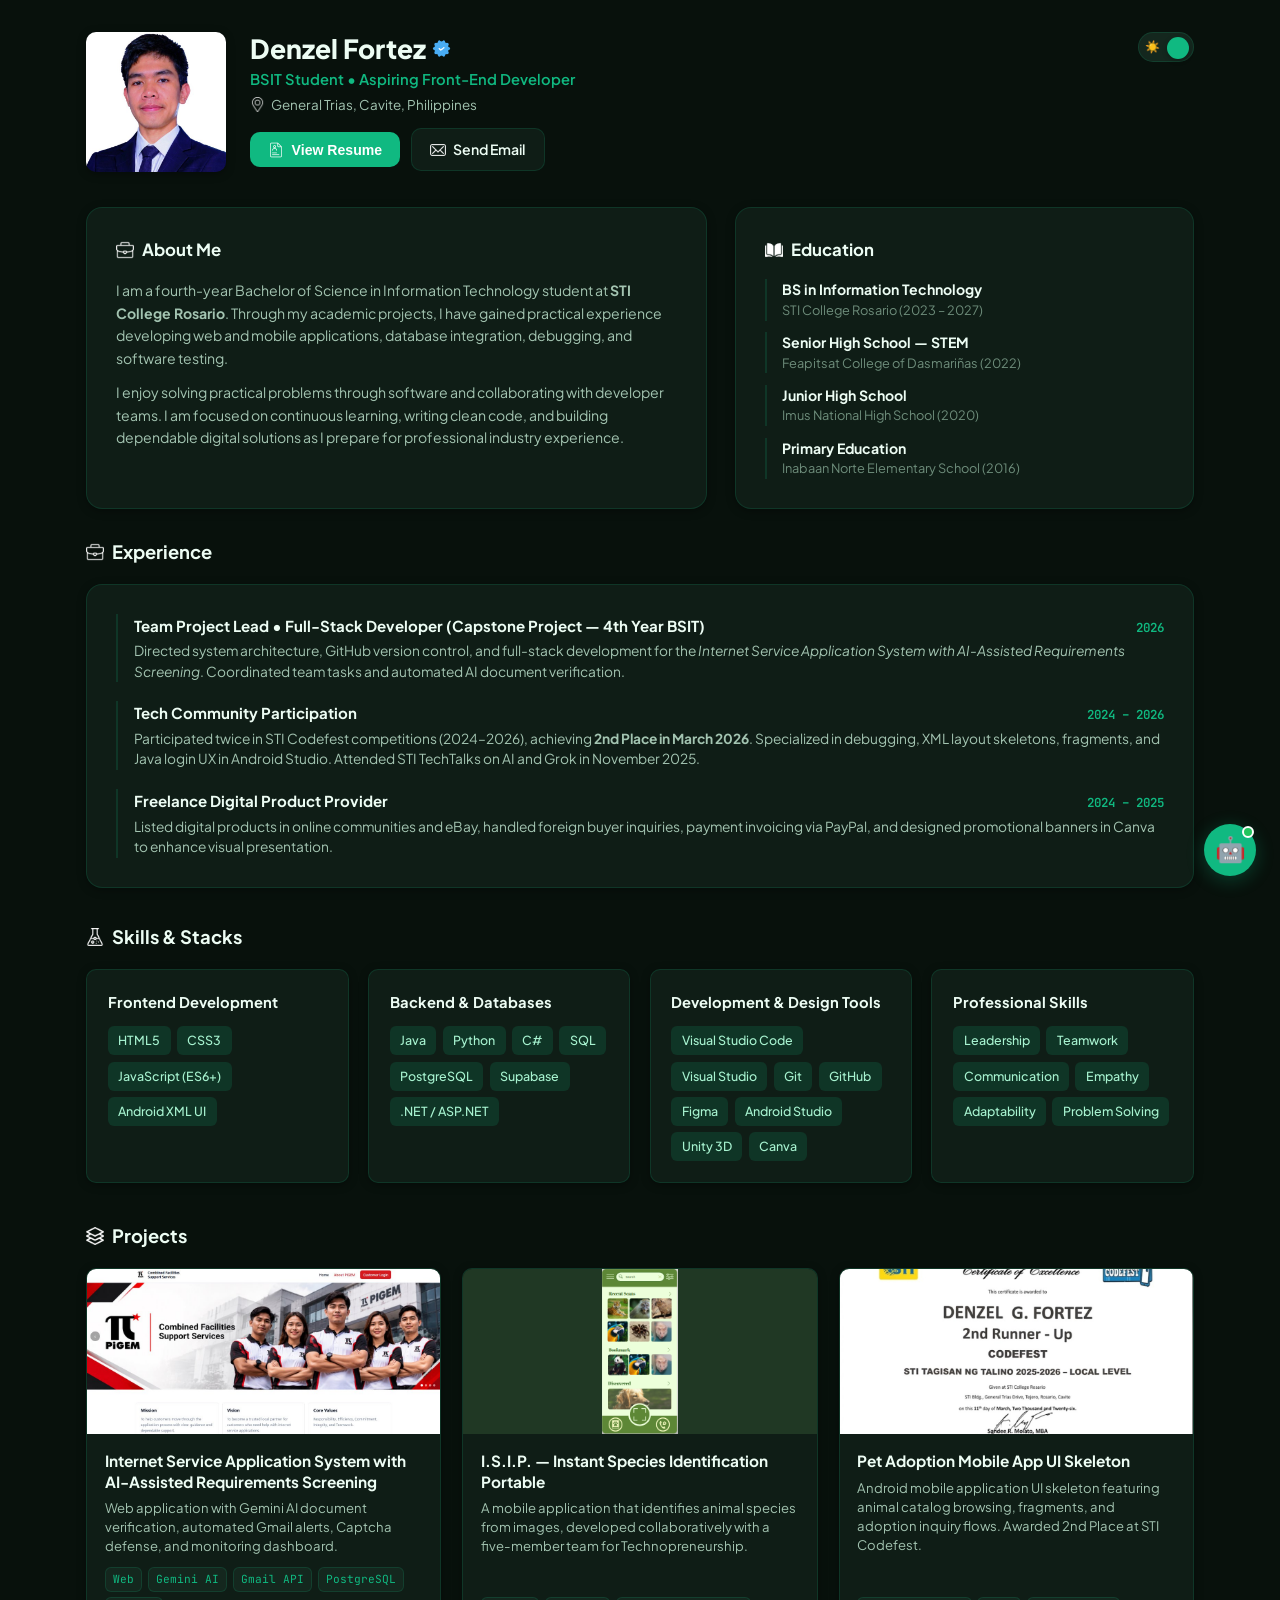
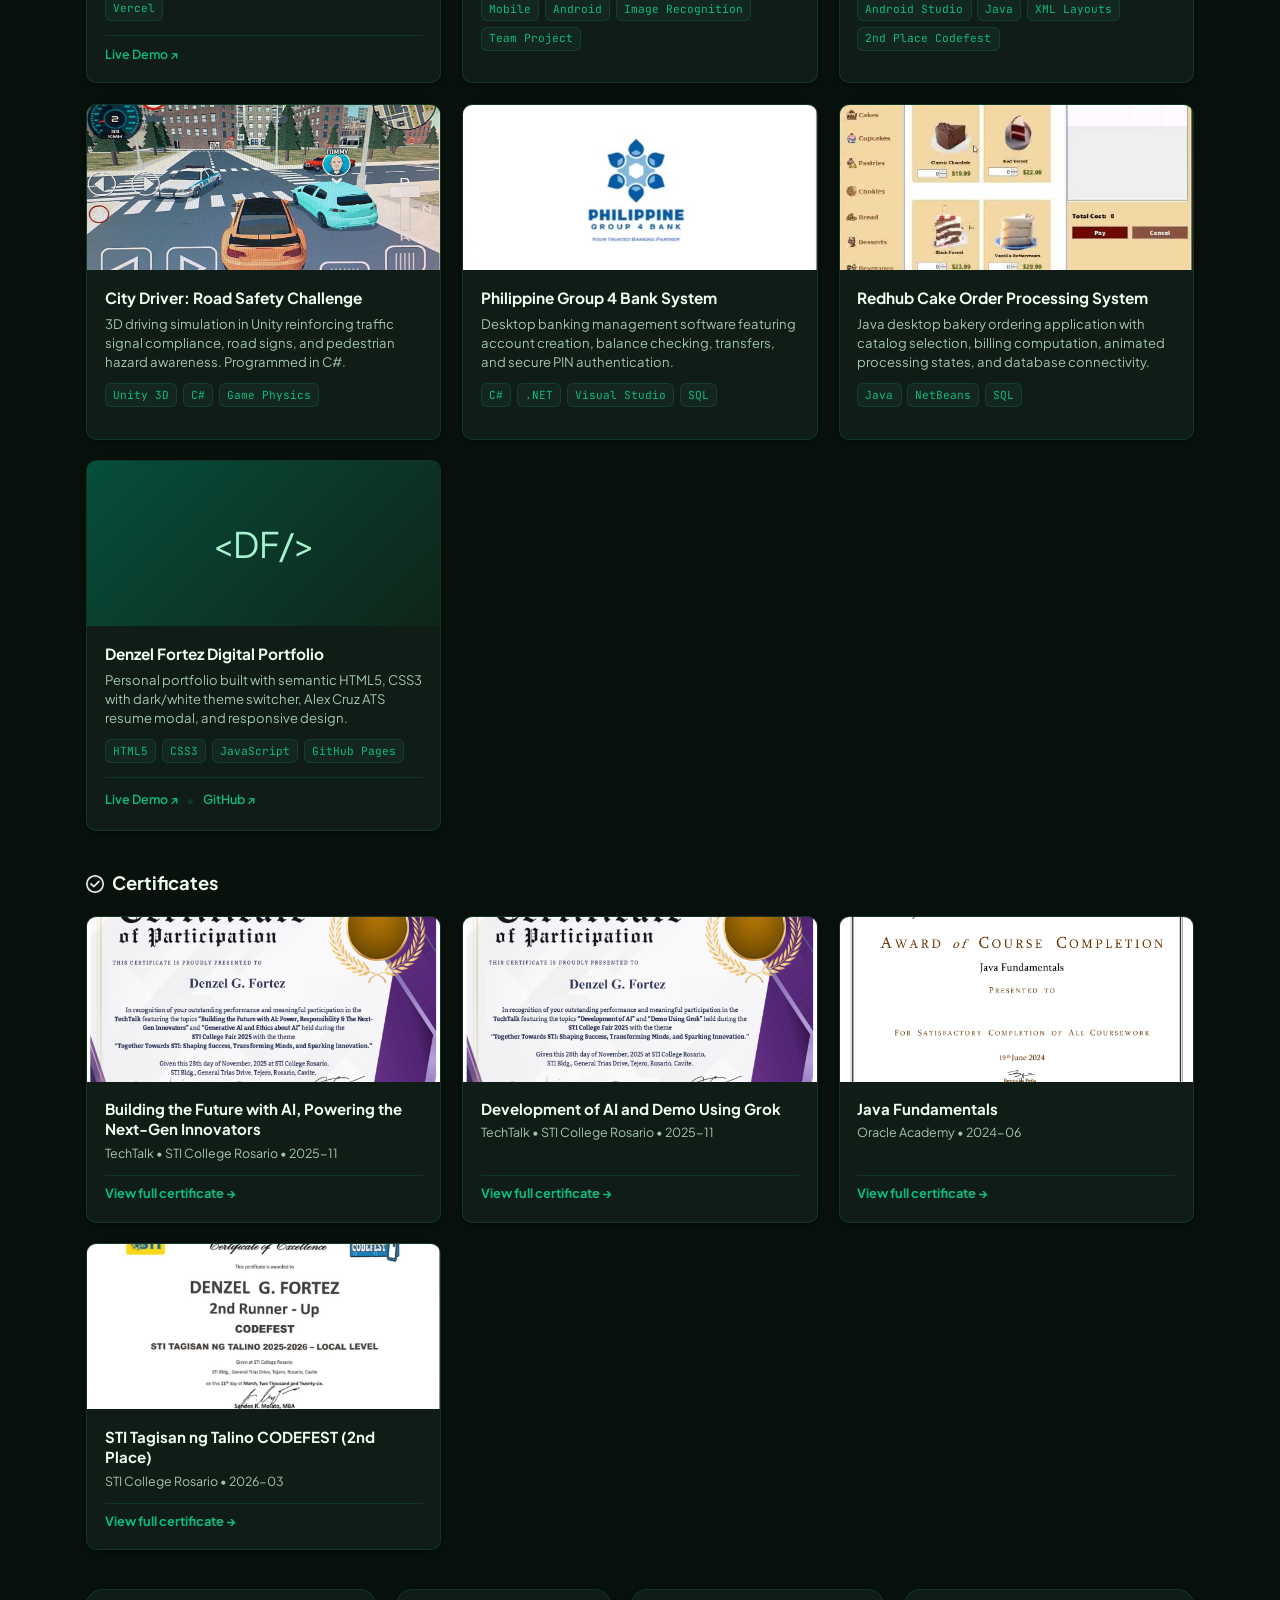
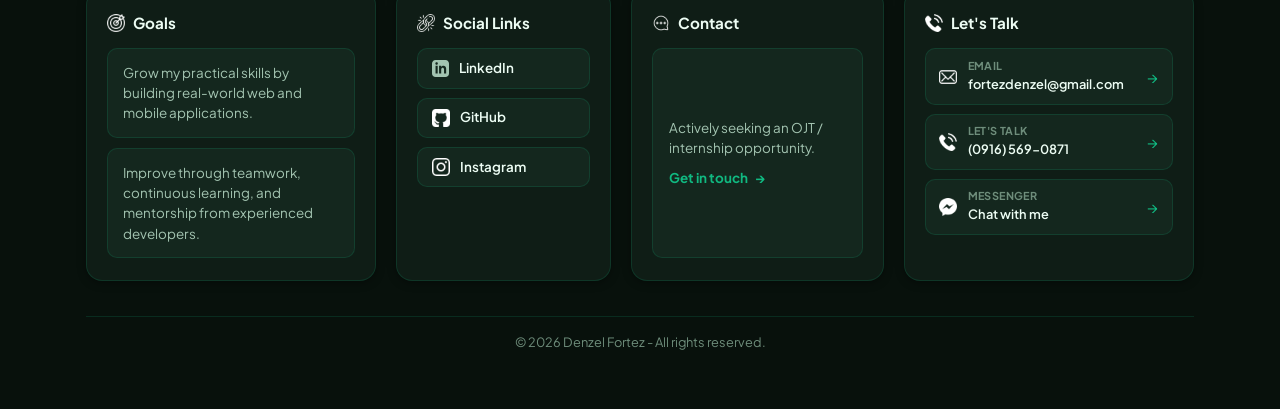
==== commit 04ccbe52: "Finalize Experience heading, Goals layout, Contact spacing, borderless avatar, and resume format" ====
--- a/index.html
+++ b/index.html
@@ -108,15 +108,15 @@
     </div>
 
     <!-- ===================================================================
-         EXPERIENCE PANEL (BOTTOM OF ABOUT & EDUCATION)
+         EXPERIENCE (LABEL ON TOP OF PANEL)
          =================================================================== -->
     <div class="exp-panel-wrap">
+      <div class="section-clean-heading">
+        <img src="assets/icons/briefcase.png" alt="Experience" class="site-icon">
+        <span>Experience</span>
+      </div>
+
       <div class="content-panel">
-        <div class="panel-title">
-          <img src="assets/icons/briefcase.png" alt="Experience" class="site-icon">
-          <span>Experience</span>
-        </div>
-
         <div class="exp-items-list">
           <!-- Item 1: Capstone -->
           <div class="exp-box">
@@ -437,19 +437,17 @@
          BOTTOM PANEL: 4 COLUMNS (GOAL, SOCIAL LINKS, CONTACT, LET'S TALK)
          =================================================================== -->
     <div class="bottom-four-columns-row">
-      <!-- COLUMN 1: GOAL -->
+      <!-- COLUMN 1: GOALS -->
       <div class="bottom-col-panel">
         <div class="col-header">
-          <img src="assets/icons/goal.png" alt="Goal" class="site-icon">
-          <span>Goal</span>
+          <img src="assets/icons/goal.png" alt="Goals" class="site-icon">
+          <span>Goals</span>
         </div>
         <div class="goal-vertical-boxes">
           <div class="goal-item-box">
-            <div class="goal-item-title">Grow</div>
             <p class="goal-item-text">Grow my practical skills by building real-world web and mobile applications.</p>
           </div>
           <div class="goal-item-box">
-            <div class="goal-item-title">Improve</div>
             <p class="goal-item-text">Improve through teamwork, continuous learning, and mentorship from experienced developers.</p>
           </div>
         </div>
--- a/css/style.css
+++ b/css/style.css
@@ -231,8 +231,8 @@
   border-radius: var(--radius-md);
   object-fit: cover;
   object-position: center top;
-  border: 2.5px solid var(--primary);
-  box-shadow: var(--shadow-md);
+  border: none;
+  box-shadow: var(--shadow-sm);
   flex-shrink: 0;
 }
 
@@ -666,7 +666,7 @@
   margin-bottom: 0.85rem;
 }
 
-/* Col 1: Goal */
+/* Col 1: Goals */
 .goal-vertical-boxes {
   display: flex;
   flex-direction: column;
@@ -678,22 +678,13 @@
   background: var(--bg-card-sub);
   border: 1px solid var(--border-color);
   border-radius: var(--radius-md);
-  padding: 0.65rem 0.85rem;
-}
-
-.goal-item-title {
-  font-size: 0.76rem;
-  font-weight: 700;
-  text-transform: uppercase;
-  letter-spacing: 0.5px;
-  color: var(--primary);
-  margin-bottom: 0.2rem;
+  padding: 0.85rem 0.95rem;
 }
 
 .goal-item-text {
-  font-size: 0.82rem;
+  font-size: 0.84rem;
   color: var(--text-muted);
-  line-height: 1.45;
+  line-height: 1.5;
 }
 
 /* Col 2: Social Links */
@@ -746,12 +737,12 @@
   background: var(--bg-card-sub);
   border: 1px solid var(--border-color);
   border-radius: var(--radius-md);
-  padding: 0.95rem 1rem;
-  display: flex;
-  flex-direction: column;
-  justify-content: space-between;
+  padding: 1.1rem 1rem;
+  display: flex;
+  flex-direction: column;
+  justify-content: center;
   flex-grow: 1;
-  gap: 0.9rem;
+  gap: 0.65rem;
 }
 
 .contact-seeking-text {
@@ -763,13 +754,12 @@
 .contact-touch-link {
   display: inline-flex;
   align-items: center;
-  justify-content: space-between;
+  gap: 0.45rem;
   font-size: 0.84rem;
   font-weight: 700;
   color: var(--primary);
-  padding-top: 0.6rem;
-  border-top: 1px solid var(--border-color);
   transition: var(--transition);
+  width: fit-content;
 }
 
 .contact-touch-link:hover {
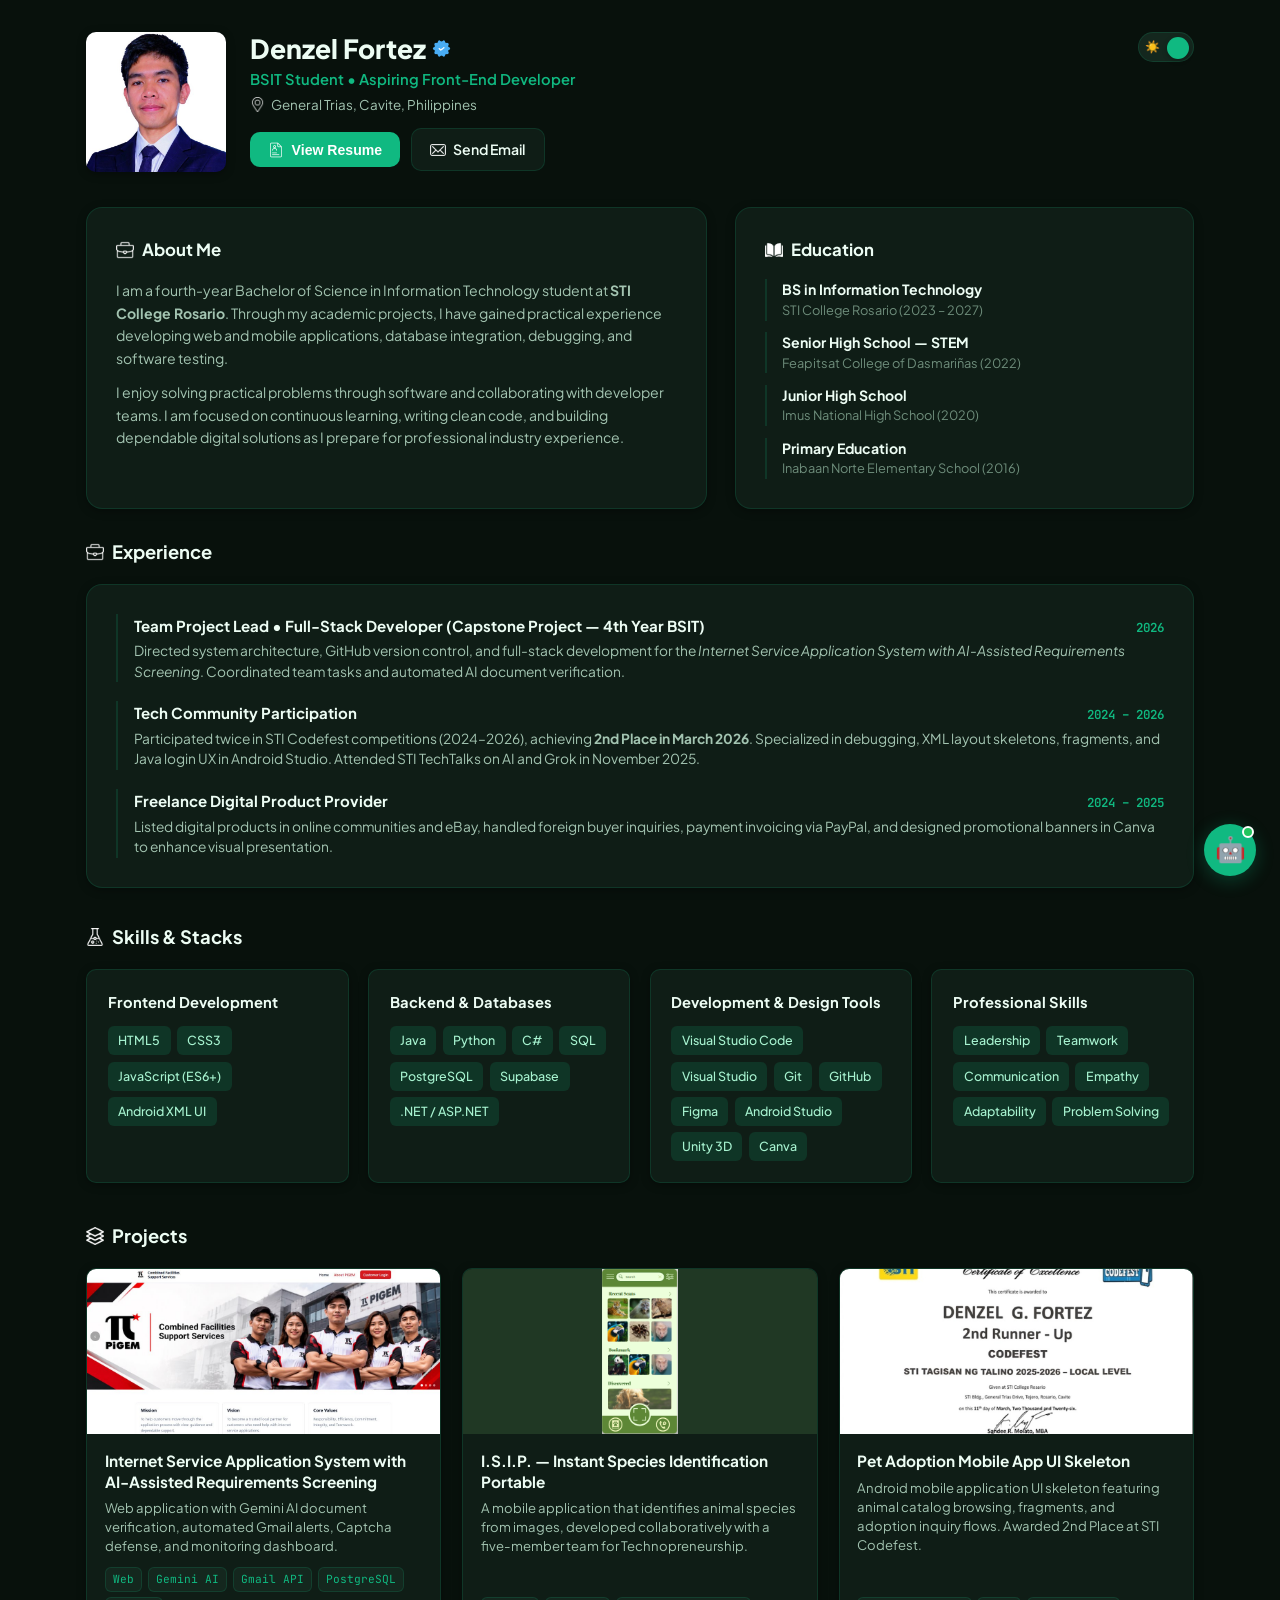
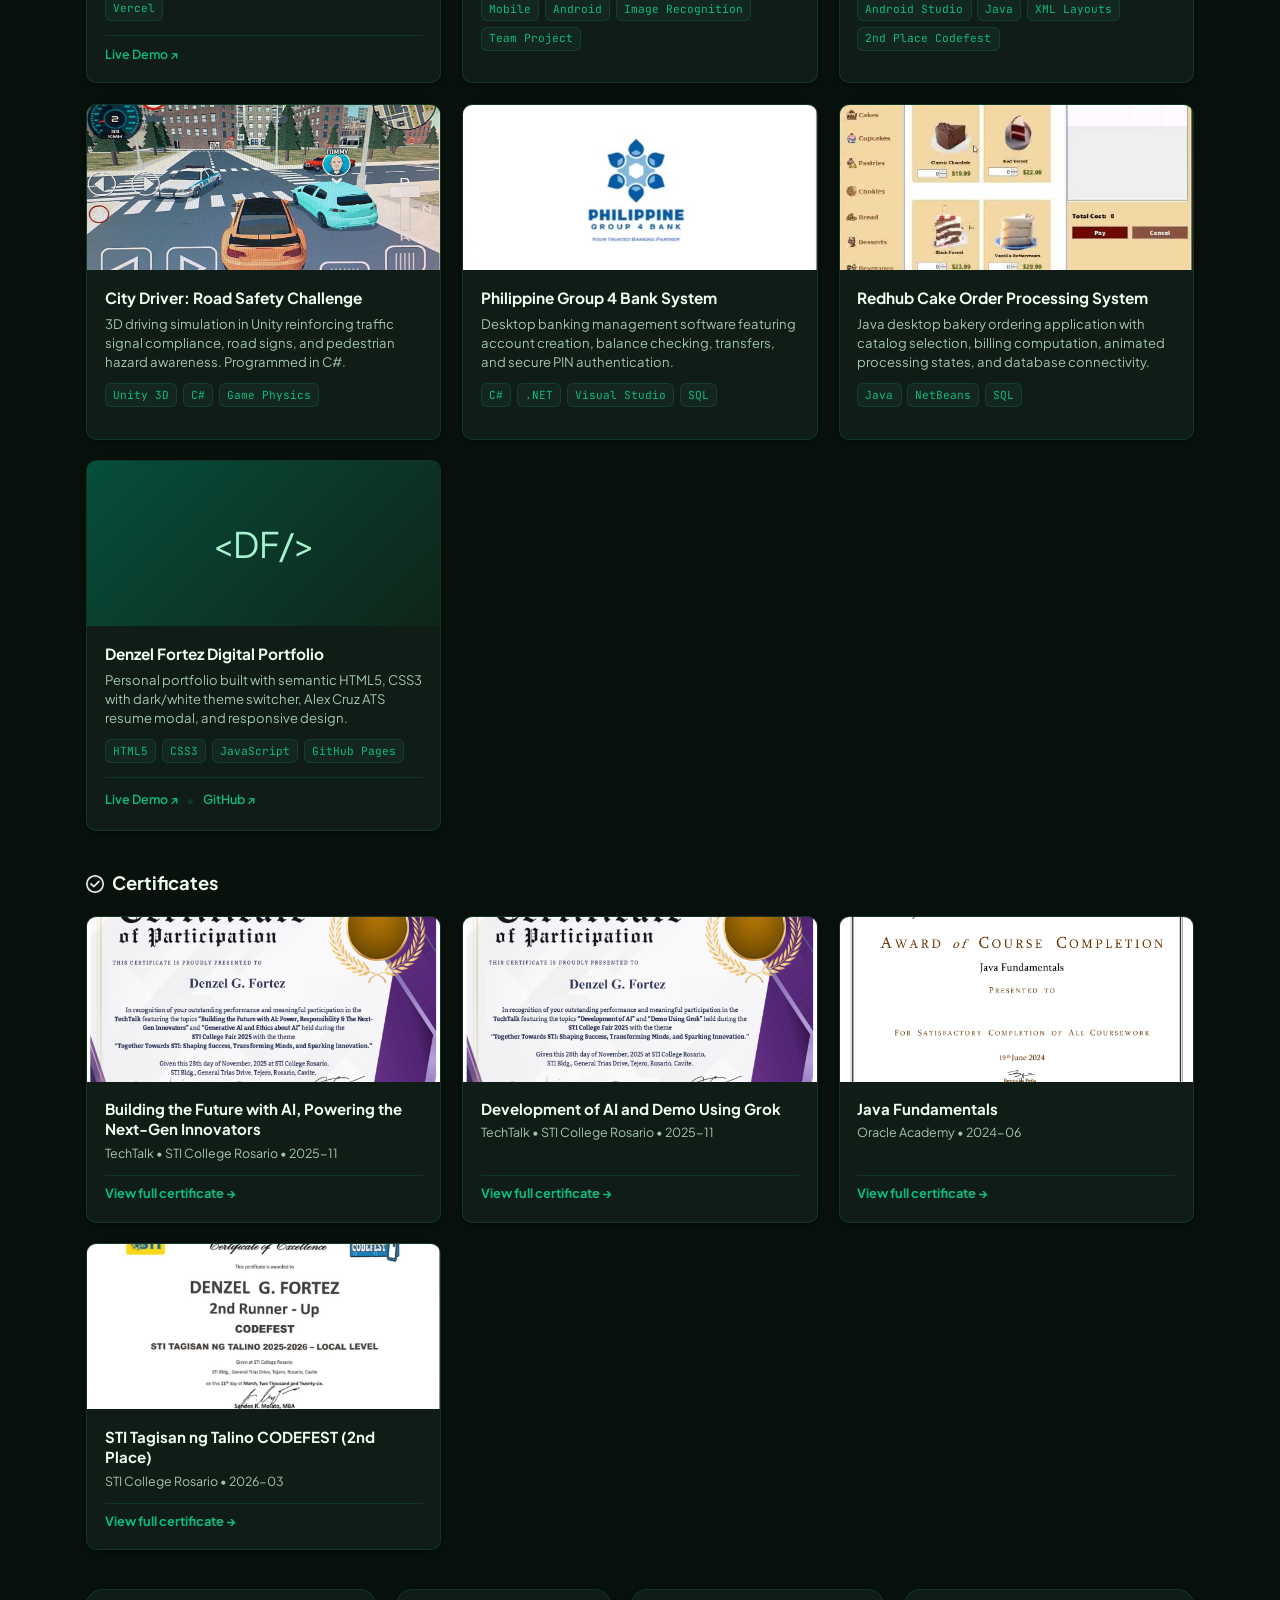
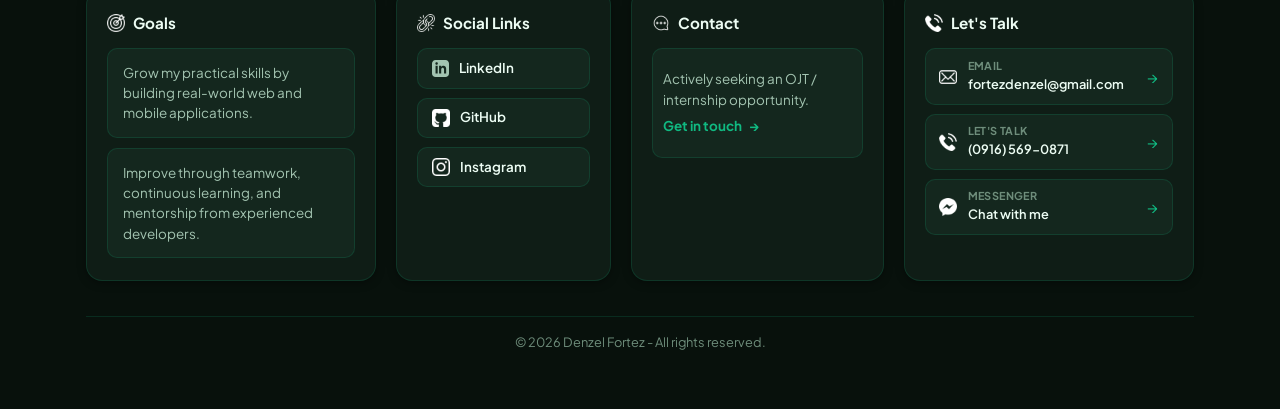
==== commit 204c75fc: "Implement GE2510 Euthenics 2 prescribed format: 3-paragraph Cover Letter, 1x1 Photo Resume, and Subm" ====
--- a/index.html
+++ b/index.html
@@ -586,21 +586,28 @@
   </div>
 
   <!-- ===================================================================
-       RESUME PDF POPUP MODAL (Clean viewer with Download button)
+       RESUME & COVER LETTER MODAL (View Live Documents with Print Options)
        =================================================================== -->
   <div class="modal-overlay" id="resumeModal">
     <div class="modal-container">
       <div class="modal-header-bar">
-        <h3>Denzel Fortez &mdash; Resume</h3>
-        <div style="display: flex; align-items: center; gap: 0.8rem;">
-          <a href="assets/docs/Fortez_Denzel_BSIT_OJT_Resume.pdf" download="Fortez_Denzel_BSIT_OJT_Resume.pdf" class="btn btn-primary" style="padding: 0.4rem 0.9rem; font-size: 0.82rem;">
-            Download PDF
+        <div style="display: flex; align-items: center; gap: 0.5rem;">
+          <button class="btn btn-primary" id="modalTabResume" style="padding: 0.35rem 0.85rem; font-size: 0.82rem;">
+            Resume
+          </button>
+          <button class="btn btn-secondary" id="modalTabCover" style="padding: 0.35rem 0.85rem; font-size: 0.82rem;">
+            Cover Letter
+          </button>
+        </div>
+        <div style="display: flex; align-items: center; gap: 0.6rem;">
+          <a href="resume.html" target="_blank" id="modalOpenExternalLink" class="btn btn-secondary" style="padding: 0.35rem 0.85rem; font-size: 0.82rem;">
+            Open in New Tab &nearr;
           </a>
           <button class="modal-close-btn" id="closeResumeModalBtn">&times;</button>
         </div>
       </div>
-      <div class="modal-body-scroll">
-        <iframe src="assets/docs/Fortez_Denzel_BSIT_OJT_Resume.pdf" style="width: 100%; height: 75vh; border: none; border-radius: var(--radius-sm);" title="Resume PDF"></iframe>
+      <div class="modal-body-scroll" style="padding: 0;">
+        <iframe src="resume.html" id="docModalIframe" style="width: 100%; height: 78vh; border: none;" title="Career Document Viewer"></iframe>
       </div>
     </div>
   </div>
@@ -645,15 +652,41 @@
       }
     });
 
-    // Resume Modal
+    // Resume & Cover Letter Modal
     const resumeModal = document.getElementById('resumeModal');
     const openResumeBtn = document.getElementById('openResumeModalBtn');
     const closeResumeBtn = document.getElementById('closeResumeModalBtn');
-
-    openResumeBtn.addEventListener('click', () => resumeModal.classList.add('open'));
+    const tabResume = document.getElementById('modalTabResume');
+    const tabCover = document.getElementById('modalTabCover');
+    const modalIframe = document.getElementById('docModalIframe');
+    const modalExternalLink = document.getElementById('modalOpenExternalLink');
+
+    openResumeBtn.addEventListener('click', () => {
+      // Default to resume
+      tabResume.className = 'btn btn-primary';
+      tabCover.className = 'btn btn-secondary';
+      modalIframe.src = 'resume.html';
+      modalExternalLink.href = 'resume.html';
+      resumeModal.classList.add('open');
+    });
+
     closeResumeBtn.addEventListener('click', () => resumeModal.classList.remove('open'));
     resumeModal.addEventListener('click', (e) => {
       if (e.target === resumeModal) resumeModal.classList.remove('open');
+    });
+
+    tabResume.addEventListener('click', () => {
+      tabResume.className = 'btn btn-primary';
+      tabCover.className = 'btn btn-secondary';
+      modalIframe.src = 'resume.html';
+      modalExternalLink.href = 'resume.html';
+    });
+
+    tabCover.addEventListener('click', () => {
+      tabCover.className = 'btn btn-primary';
+      tabResume.className = 'btn btn-secondary';
+      modalIframe.src = 'cover_letter.html';
+      modalExternalLink.href = 'cover_letter.html';
     });
 
     // Certificate Lightbox
--- a/css/style.css
+++ b/css/style.css
@@ -737,12 +737,11 @@
   background: var(--bg-card-sub);
   border: 1px solid var(--border-color);
   border-radius: var(--radius-md);
-  padding: 1.1rem 1rem;
+  padding: 20px 10px;
   display: flex;
   flex-direction: column;
   justify-content: center;
-  flex-grow: 1;
-  gap: 0.65rem;
+  gap: 0.40rem;
 }
 
 .contact-seeking-text {
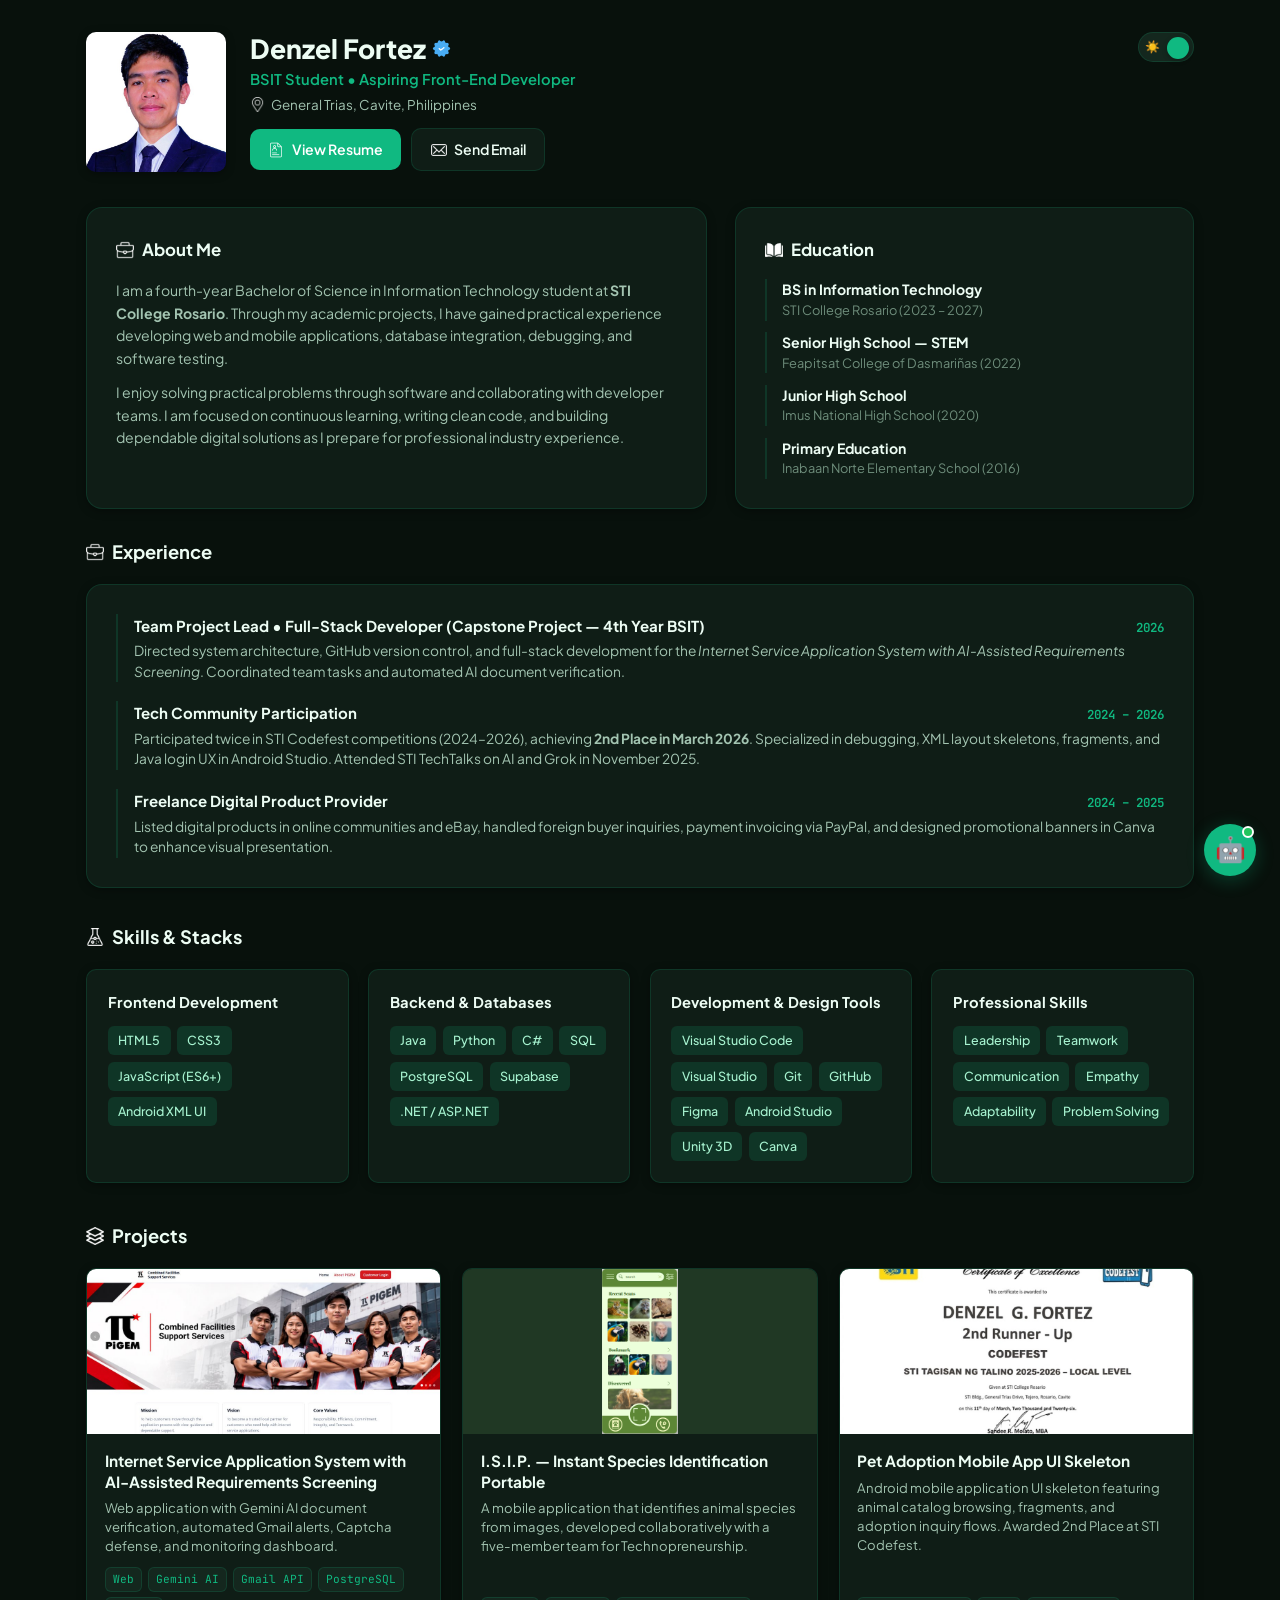
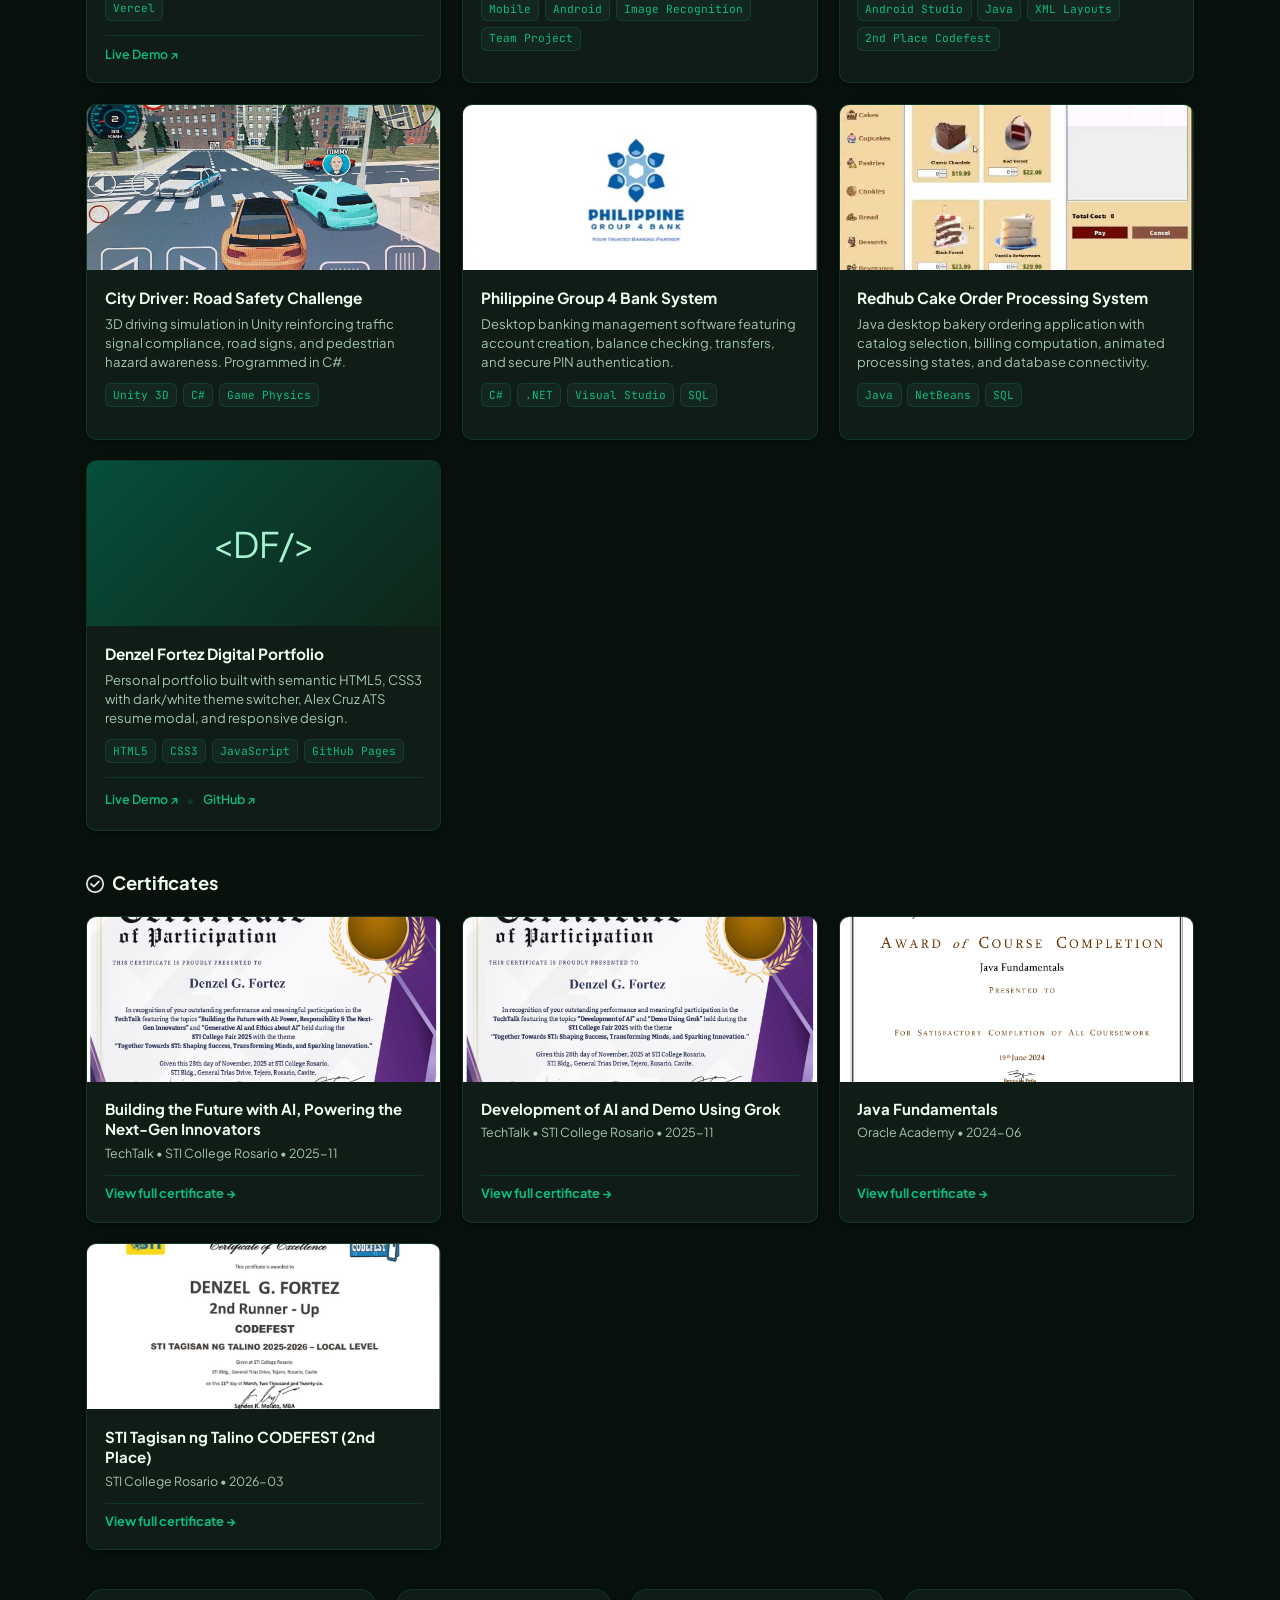
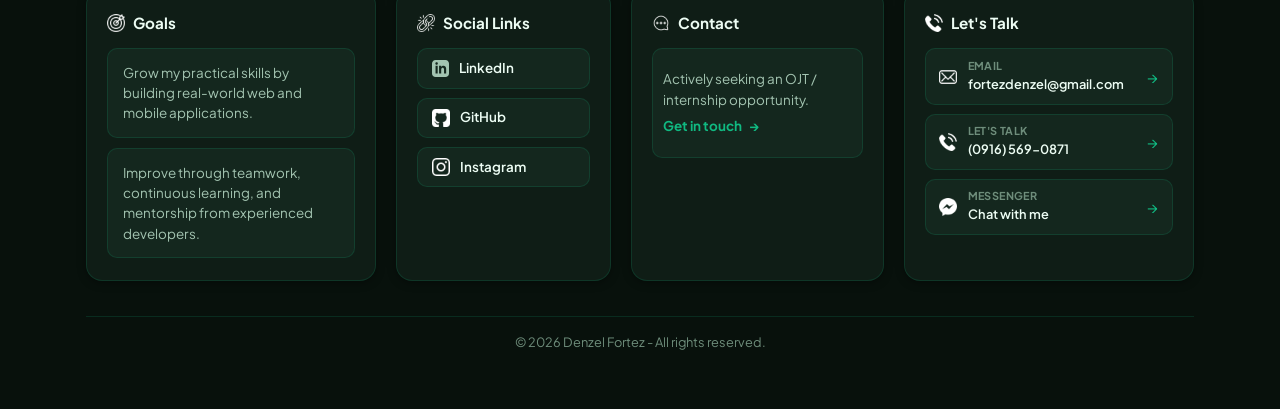
==== commit 3d7bab90: "Direct 'View Resume' button to new tab and update resume.html to match exact PDF structure" ====
--- a/index.html
+++ b/index.html
@@ -30,10 +30,10 @@
           </div>
 
           <div class="top-action-buttons">
-            <button class="btn btn-primary" id="openResumeModalBtn">
+            <a href="resume.html" target="_blank" rel="noopener noreferrer" class="btn btn-primary">
               <img src="assets/icons/resume.png" alt="Resume" class="site-icon" style="filter: brightness(0) invert(1); width:16px; height:16px;">
               <span>View Resume</span>
-            </button>
+            </a>
 
             <a href="mailto:fortezdenzel@gmail.com" class="btn btn-secondary">
               <img src="assets/icons/email.png" alt="Email" class="site-icon" style="width:16px; height:16px;">
@@ -585,32 +585,7 @@
     </div>
   </div>
 
-  <!-- ===================================================================
-       RESUME & COVER LETTER MODAL (View Live Documents with Print Options)
-       =================================================================== -->
-  <div class="modal-overlay" id="resumeModal">
-    <div class="modal-container">
-      <div class="modal-header-bar">
-        <div style="display: flex; align-items: center; gap: 0.5rem;">
-          <button class="btn btn-primary" id="modalTabResume" style="padding: 0.35rem 0.85rem; font-size: 0.82rem;">
-            Resume
-          </button>
-          <button class="btn btn-secondary" id="modalTabCover" style="padding: 0.35rem 0.85rem; font-size: 0.82rem;">
-            Cover Letter
-          </button>
-        </div>
-        <div style="display: flex; align-items: center; gap: 0.6rem;">
-          <a href="resume.html" target="_blank" id="modalOpenExternalLink" class="btn btn-secondary" style="padding: 0.35rem 0.85rem; font-size: 0.82rem;">
-            Open in New Tab &nearr;
-          </a>
-          <button class="modal-close-btn" id="closeResumeModalBtn">&times;</button>
-        </div>
-      </div>
-      <div class="modal-body-scroll" style="padding: 0;">
-        <iframe src="resume.html" id="docModalIframe" style="width: 100%; height: 78vh; border: none;" title="Career Document Viewer"></iframe>
-      </div>
-    </div>
-  </div>
+
 
   <!-- ===================================================================
        CERTIFICATE LIGHTBOX MODAL
@@ -650,43 +625,6 @@
         html.setAttribute('data-theme', 'light');
         localStorage.setItem('df_theme', 'light');
       }
-    });
-
-    // Resume & Cover Letter Modal
-    const resumeModal = document.getElementById('resumeModal');
-    const openResumeBtn = document.getElementById('openResumeModalBtn');
-    const closeResumeBtn = document.getElementById('closeResumeModalBtn');
-    const tabResume = document.getElementById('modalTabResume');
-    const tabCover = document.getElementById('modalTabCover');
-    const modalIframe = document.getElementById('docModalIframe');
-    const modalExternalLink = document.getElementById('modalOpenExternalLink');
-
-    openResumeBtn.addEventListener('click', () => {
-      // Default to resume
-      tabResume.className = 'btn btn-primary';
-      tabCover.className = 'btn btn-secondary';
-      modalIframe.src = 'resume.html';
-      modalExternalLink.href = 'resume.html';
-      resumeModal.classList.add('open');
-    });
-
-    closeResumeBtn.addEventListener('click', () => resumeModal.classList.remove('open'));
-    resumeModal.addEventListener('click', (e) => {
-      if (e.target === resumeModal) resumeModal.classList.remove('open');
-    });
-
-    tabResume.addEventListener('click', () => {
-      tabResume.className = 'btn btn-primary';
-      tabCover.className = 'btn btn-secondary';
-      modalIframe.src = 'resume.html';
-      modalExternalLink.href = 'resume.html';
-    });
-
-    tabCover.addEventListener('click', () => {
-      tabCover.className = 'btn btn-primary';
-      tabResume.className = 'btn btn-secondary';
-      modalIframe.src = 'cover_letter.html';
-      modalExternalLink.href = 'cover_letter.html';
     });
 
     // Certificate Lightbox
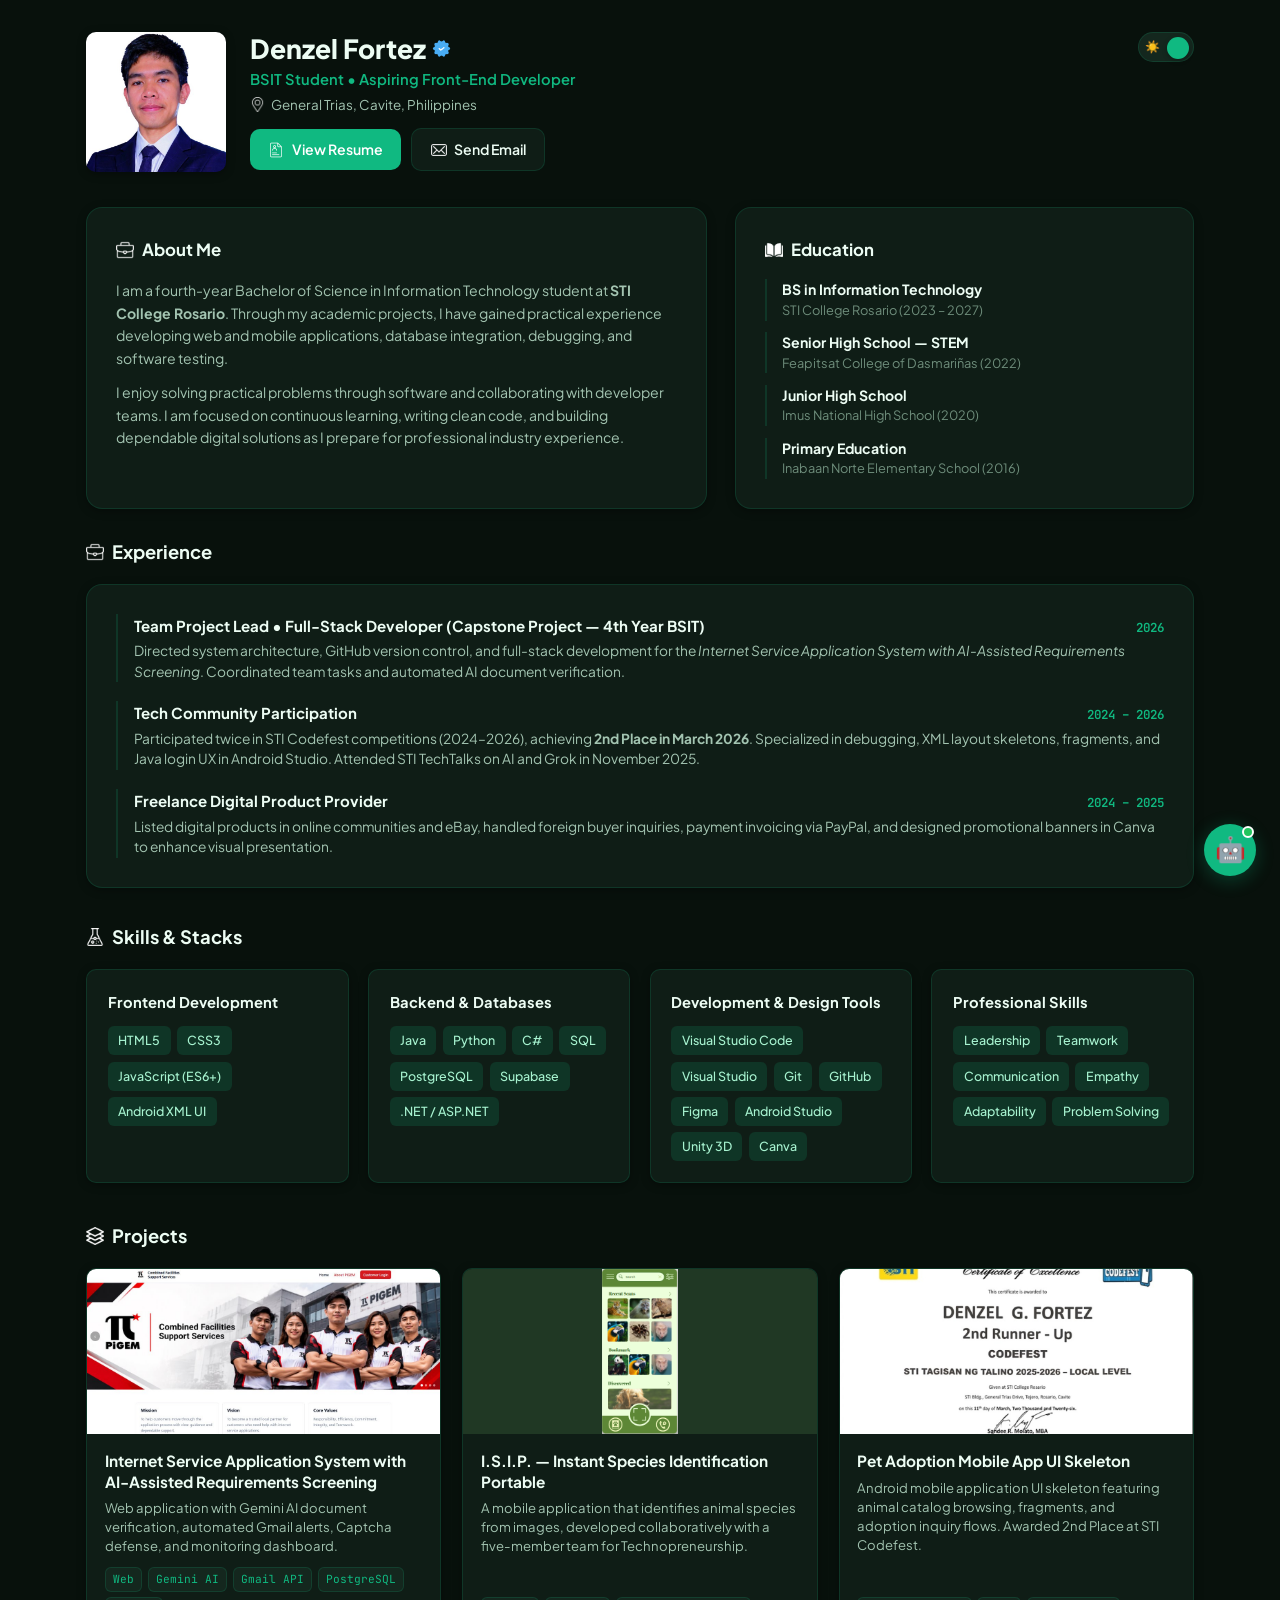
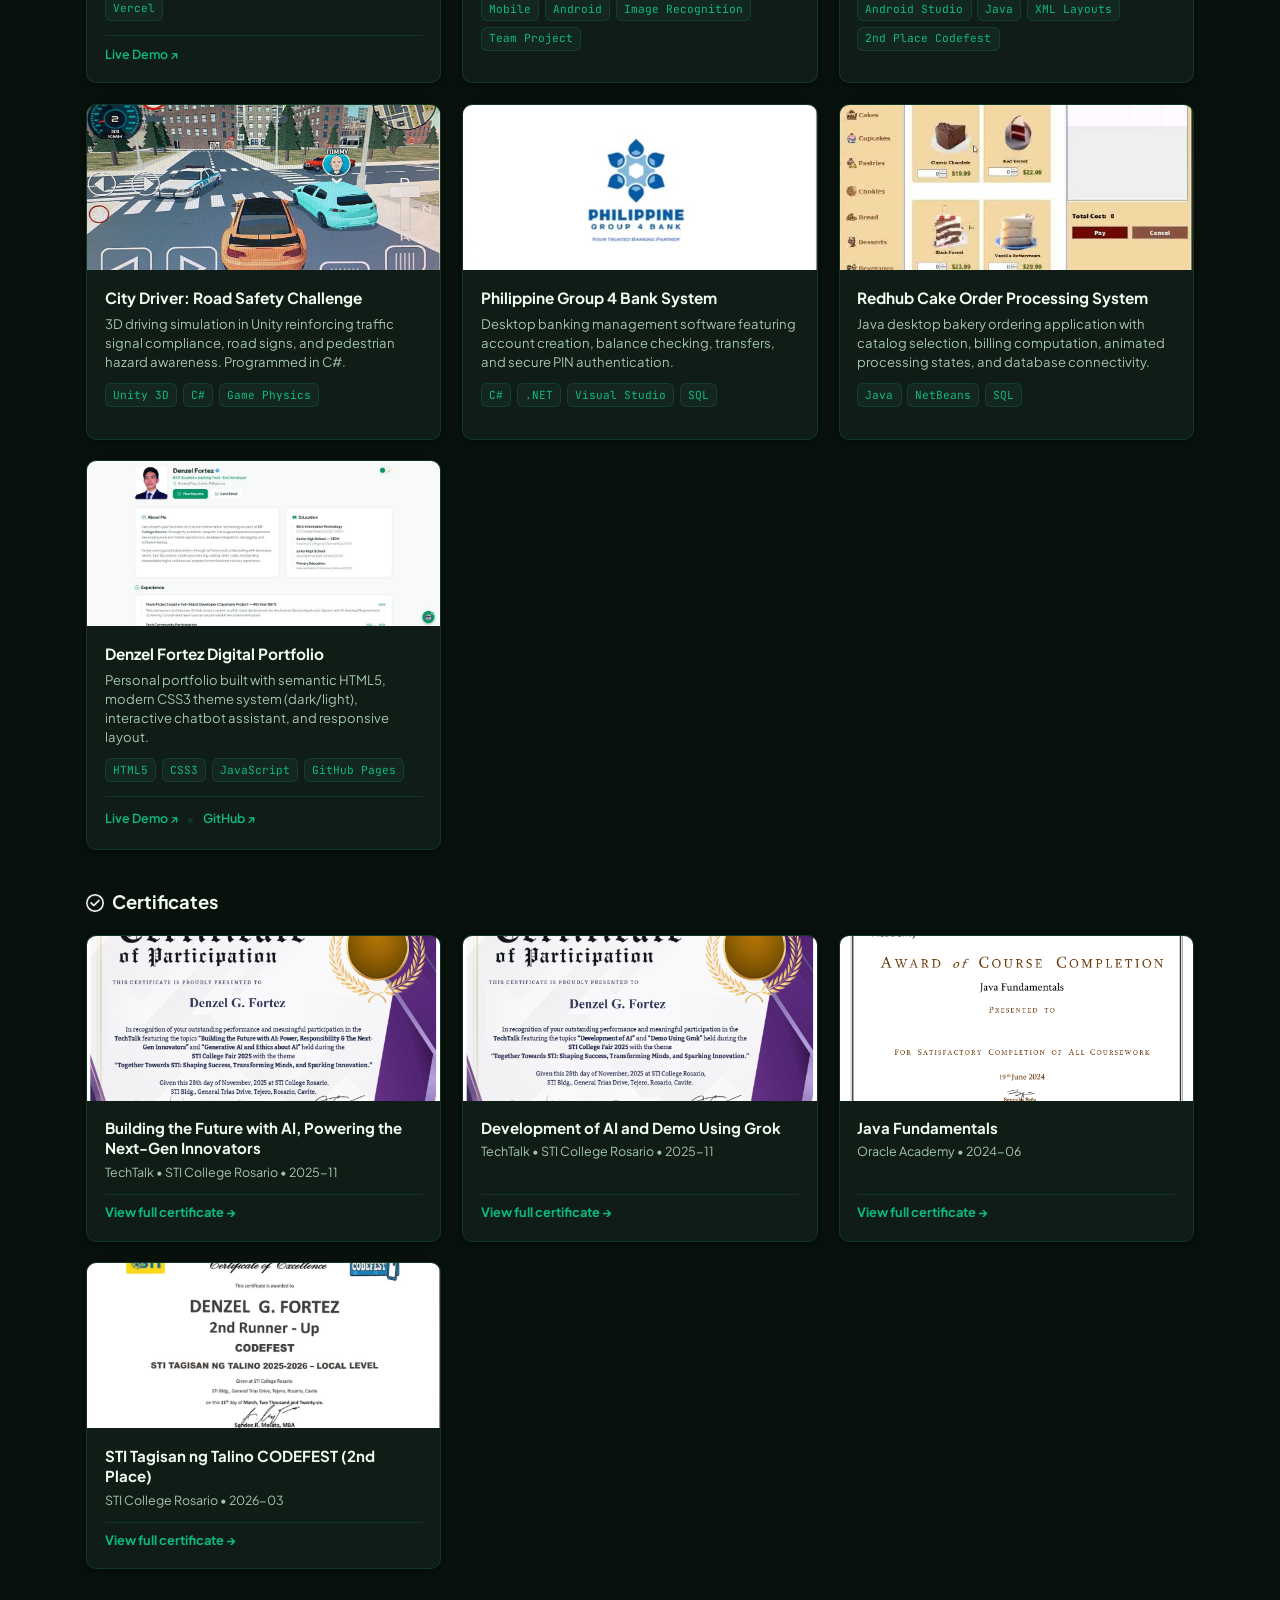
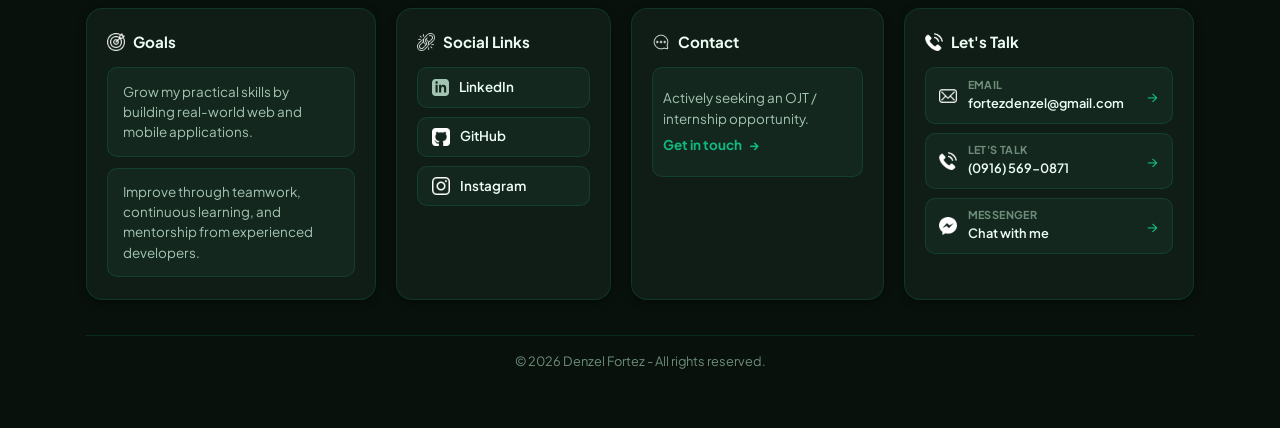
==== commit dc84e6cc: "Update View Resume to open Denzel_Fortez_Resume.pdf in new tab, and add portfolio project cover phot" ====
--- a/index.html
+++ b/index.html
@@ -30,7 +30,7 @@
           </div>
 
           <div class="top-action-buttons">
-            <a href="resume.html" target="_blank" rel="noopener noreferrer" class="btn btn-primary">
+            <a href="Denzel_Fortez_Resume.pdf" target="_blank" rel="noopener noreferrer" class="btn btn-primary">
               <img src="assets/icons/resume.png" alt="Resume" class="site-icon" style="filter: brightness(0) invert(1); width:16px; height:16px;">
               <span>View Resume</span>
             </a>
@@ -345,13 +345,13 @@
 
         <!-- Project 7: Digital Portfolio -->
         <div class="project-card-clean">
-          <div class="project-img-box" style="background: linear-gradient(135deg, #064e3b, #0f2419); display:flex; align-items:center; justify-content:center; color:#a7f3d0; font-size: 2.2rem;">
-            <span>&lt;DF/&gt;</span>
+          <div class="project-img-box">
+            <img src="assets/projects/portfolio_cover.jpg" alt="Denzel Fortez Digital Portfolio">
           </div>
           <div class="project-card-content">
             <h3 class="project-card-name">Denzel Fortez Digital Portfolio</h3>
             <p class="project-card-desc">
-              Personal portfolio built with semantic HTML5, CSS3 with dark/white theme switcher, Alex Cruz ATS resume modal, and responsive design.
+              Personal portfolio built with semantic HTML5, modern CSS3 theme system (dark/light), interactive chatbot assistant, and responsive layout.
             </p>
             <div class="project-card-tags">
               <span class="tag-label">HTML5</span>
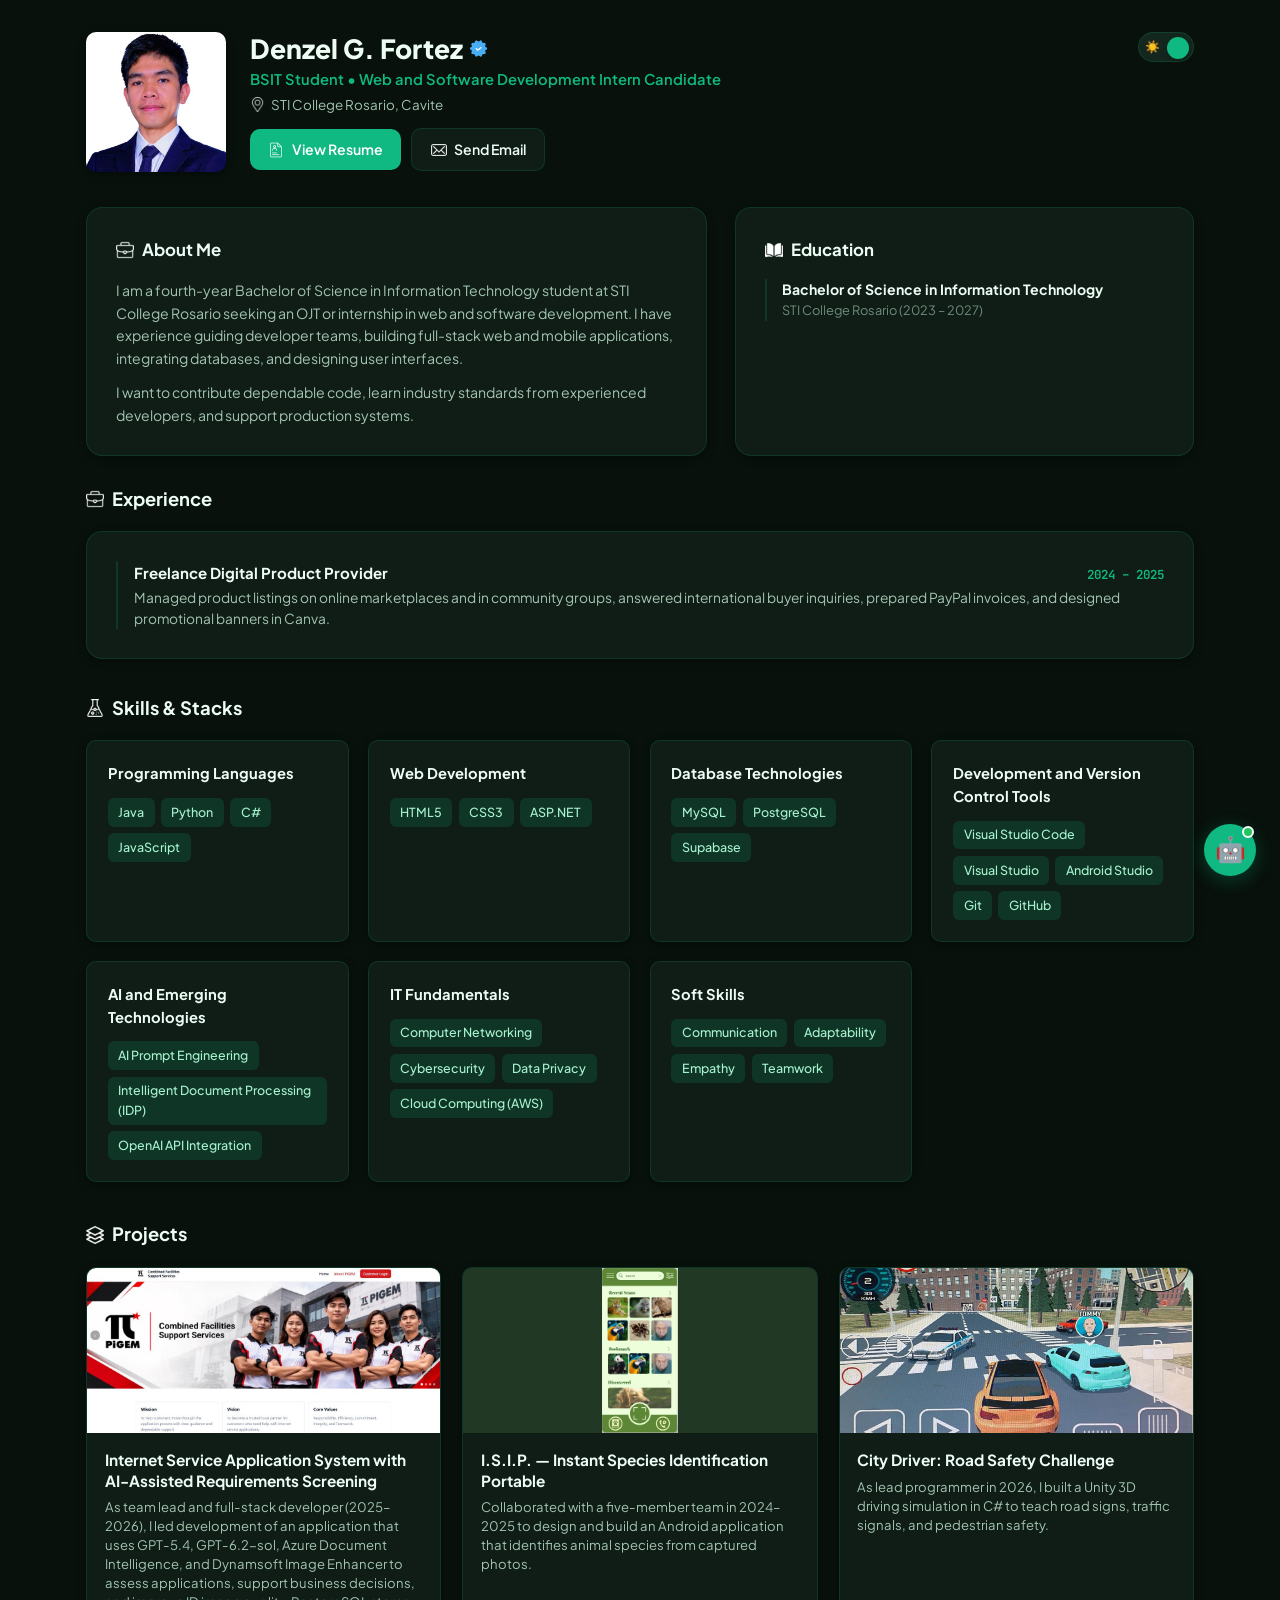
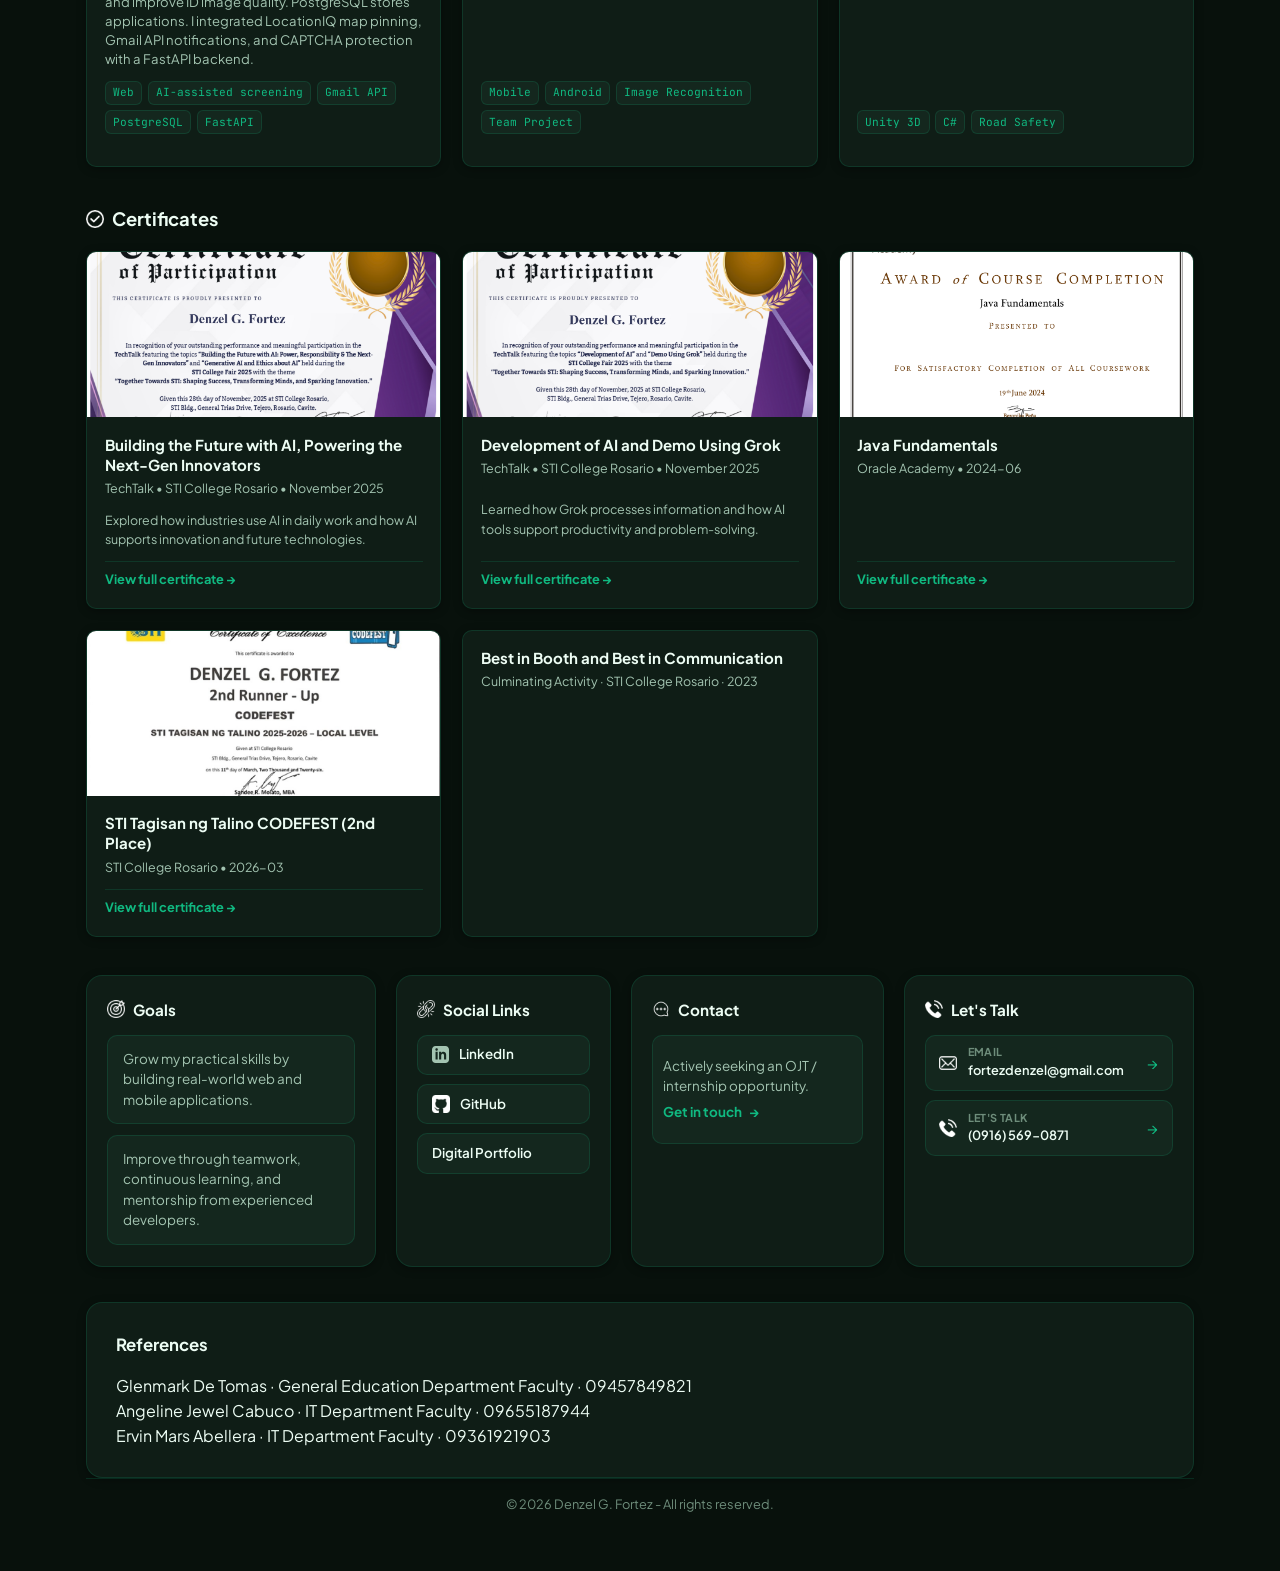
==== commit 6400b2b0: "Align portfolio content and downloadable PDF with revised résumé" ====
--- a/index.html
+++ b/index.html
@@ -1,717 +1,532 @@
-<!DOCTYPE html>
-<html lang="en" data-theme="dark">
-<head>
-  <meta charset="UTF-8">
-  <meta name="viewport" content="width=device-width, initial-scale=1.0">
-  <title>Denzel Fortez | Portfolio</title>
-  <meta name="description" content="Personal digital portfolio of Denzel Fortez - 4th-Year BSIT Student, Full-Stack & Aspiring Front-End Developer at STI College Rosario.">
-  <link rel="stylesheet" href="css/style.css">
-</head>
-<body>
-
-  <div class="container">
-
-    <!-- ===================================================================
-         TOP HEADER AREA (CLEAN & OPEN - NOT WRAPPED IN PANEL / BUBBLE)
-         =================================================================== -->
-    <header class="top-header-clean">
-      <div class="top-profile-left">
-        <img src="assets/images/denzel_profile.jpg" alt="Denzel Fortez" class="top-avatar-img">
-
-        <div class="top-profile-info">
-          <h1>
-            <span>Denzel Fortez</span>
-            <img src="assets/icons/verified_badge.png" alt="Verified" class="verified-icon">
-          </h1>
-          <div class="top-role-text">BSIT Student &bull; Aspiring Front-End Developer</div>
-          <div class="top-location-text">
-            <img src="assets/icons/location_pin.png" alt="Location" class="location-icon site-icon">
-            <span>General Trias, Cavite, Philippines</span>
-          </div>
-
-          <div class="top-action-buttons">
-            <a href="Denzel_Fortez_Resume.pdf" target="_blank" rel="noopener noreferrer" class="btn btn-primary">
-              <img src="assets/icons/resume.png" alt="Resume" class="site-icon" style="filter: brightness(0) invert(1); width:16px; height:16px;">
-              <span>View Resume</span>
-            </a>
-
-            <a href="mailto:fortezdenzel@gmail.com" class="btn btn-secondary">
-              <img src="assets/icons/email.png" alt="Email" class="site-icon" style="width:16px; height:16px;">
-              <span>Send Email</span>
-            </a>
-          </div>
-        </div>
-      </div>
-
-      <!-- Modern Dark/Light Mode Slider Switch -->
-      <div class="theme-switch-wrap">
-        <label class="theme-switch" title="Toggle Dark/Light Mode">
-          <input type="checkbox" id="themeSwitchCheckbox" checked>
-          <span class="theme-switch-slider">
-            <span>☀️</span>
-            <span>🌙</span>
-          </span>
-        </label>
-      </div>
-    </header>
-
-    <!-- ===================================================================
-         ABOUT & EDUCATION: ONE HORIZONTAL ROW WITH 2 EQUAL PANELS
-         =================================================================== -->
-    <div class="about-edu-row">
-      
-      <!-- LEFT PANEL: ABOUT ME (2 PARAGRAPHS - SIMPLE WORDING) -->
-      <div class="content-panel">
-        <div class="panel-title">
-          <img src="assets/icons/briefcase.png" alt="About" class="site-icon">
-          <span>About Me</span>
-        </div>
-        <div class="about-body">
-          <p>
-            I am a fourth-year Bachelor of Science in Information Technology student at <b>STI College Rosario</b>. Through my academic projects, I have gained practical experience developing web and mobile applications, database integration, debugging, and software testing.
-          </p>
-          <p>
-            I enjoy solving practical problems through software and collaborating with developer teams. I am focused on continuous learning, writing clean code, and building dependable digital solutions as I prepare for professional industry experience.
-          </p>
-        </div>
-      </div>
-
-      <!-- RIGHT PANEL: EDUCATION -->
-      <div class="content-panel">
-        <div class="panel-title">
-          <img src="assets/icons/open_book.png" alt="Education" class="site-icon">
-          <span>Education</span>
-        </div>
-        <div class="edu-list">
-          <div class="edu-entry">
-            <div class="edu-degree">BS in Information Technology</div>
-            <div class="edu-school">STI College Rosario (2023 &ndash; 2027)</div>
-          </div>
-
-          <div class="edu-entry">
-            <div class="edu-degree">Senior High School &mdash; STEM</div>
-            <div class="edu-school">Feapitsat College of Dasmari&ntilde;as (2022)</div>
-          </div>
-
-          <div class="edu-entry">
-            <div class="edu-degree">Junior High School</div>
-            <div class="edu-school">Imus National High School (2020)</div>
-          </div>
-
-          <div class="edu-entry">
-            <div class="edu-degree">Primary Education</div>
-            <div class="edu-school">Inabaan Norte Elementary School (2016)</div>
-          </div>
-        </div>
-      </div>
-
-    </div>
-
-    <!-- ===================================================================
-         EXPERIENCE (LABEL ON TOP OF PANEL)
-         =================================================================== -->
-    <div class="exp-panel-wrap">
-      <div class="section-clean-heading">
-        <img src="assets/icons/briefcase.png" alt="Experience" class="site-icon">
-        <span>Experience</span>
-      </div>
-
-      <div class="content-panel">
-        <div class="exp-items-list">
-          <!-- Item 1: Capstone -->
-          <div class="exp-box">
-            <div class="exp-box-top">
-              <span class="exp-role-title">Team Project Lead &bull; Full-Stack Developer (Capstone Project &mdash; 4th Year BSIT)</span>
-              <span class="exp-year-badge">2026</span>
-            </div>
-            <p class="exp-text">
-              Directed system architecture, GitHub version control, and full-stack development for the <i>Internet Service Application System with AI-Assisted Requirements Screening</i>. Coordinated team tasks and automated AI document verification.
-            </p>
-          </div>
-
-          <!-- Item 2: Tech Community Participation -->
-          <div class="exp-box">
-            <div class="exp-box-top">
-              <span class="exp-role-title">Tech Community Participation</span>
-              <span class="exp-year-badge">2024 &ndash; 2026</span>
-            </div>
-            <p class="exp-text">
-              Participated twice in STI Codefest competitions (2024&ndash;2026), achieving <b>2nd Place in March 2026</b>. Specialized in debugging, XML layout skeletons, fragments, and Java login UX in Android Studio. Attended STI TechTalks on AI and Grok in November 2025.
-            </p>
-          </div>
-
-          <!-- Item 3: Freelance -->
-          <div class="exp-box">
-            <div class="exp-box-top">
-              <span class="exp-role-title">Freelance Digital Product Provider</span>
-              <span class="exp-year-badge">2024 &ndash; 2025</span>
-            </div>
-            <p class="exp-text">
-              Listed digital products in online communities and eBay, handled foreign buyer inquiries, payment invoicing via PayPal, and designed promotional banners in Canva to enhance visual presentation.
-            </p>
-          </div>
-        </div>
-      </div>
-    </div>
-
-    <!-- ===================================================================
-         SKILLS & STACKS (NO SECTION NUMBER)
-         =================================================================== -->
-    <div class="section-wrapper">
-      <div class="section-clean-heading">
-        <img src="assets/icons/chemistry.png" alt="Skills" class="site-icon">
-        <span>Skills &amp; Stacks</span>
-      </div>
-
-      <div class="skills-cards-grid">
-        <div class="skill-category-panel">
-          <h3 class="skill-panel-title">Frontend Development</h3>
-          <div class="skill-pill-tags">
-            <span class="skill-pill-item">HTML5</span>
-            <span class="skill-pill-item">CSS3</span>
-            <span class="skill-pill-item">JavaScript (ES6+)</span>
-            <span class="skill-pill-item">Android XML UI</span>
-          </div>
-        </div>
-
-        <div class="skill-category-panel">
-          <h3 class="skill-panel-title">Backend &amp; Databases</h3>
-          <div class="skill-pill-tags">
-            <span class="skill-pill-item">Java</span>
-            <span class="skill-pill-item">Python</span>
-            <span class="skill-pill-item">C#</span>
-            <span class="skill-pill-item">SQL</span>
-            <span class="skill-pill-item">PostgreSQL</span>
-            <span class="skill-pill-item">Supabase</span>
-            <span class="skill-pill-item">.NET / ASP.NET</span>
-          </div>
-        </div>
-
-        <div class="skill-category-panel">
-          <h3 class="skill-panel-title">Development &amp; Design Tools</h3>
-          <div class="skill-pill-tags">
-            <span class="skill-pill-item">Visual Studio Code</span>
-            <span class="skill-pill-item">Visual Studio</span>
-            <span class="skill-pill-item">Git</span>
-            <span class="skill-pill-item">GitHub</span>
-            <span class="skill-pill-item">Figma</span>
-            <span class="skill-pill-item">Android Studio</span>
-            <span class="skill-pill-item">Unity 3D</span>
-            <span class="skill-pill-item">Canva</span>
-          </div>
-        </div>
-
-        <div class="skill-category-panel">
-          <h3 class="skill-panel-title">Professional Skills</h3>
-          <div class="skill-pill-tags">
-            <span class="skill-pill-item">Leadership</span>
-            <span class="skill-pill-item">Teamwork</span>
-            <span class="skill-pill-item">Communication</span>
-            <span class="skill-pill-item">Empathy</span>
-            <span class="skill-pill-item">Adaptability</span>
-            <span class="skill-pill-item">Problem Solving</span>
-          </div>
-        </div>
-      </div>
-    </div>
-
-    <!-- ===================================================================
-         PROJECTS (NO SECTION NUMBER - 3 COLUMNS RESPONSIVE)
-         =================================================================== -->
-    <div class="section-wrapper">
-      <div class="section-clean-heading">
-        <img src="assets/icons/layers.png" alt="Projects" class="site-icon">
-        <span>Projects</span>
-      </div>
-
-      <div class="projects-responsive-grid">
-        <!-- Project 1: Capstone -->
-        <div class="project-card-clean">
-          <div class="project-img-box">
-            <img src="assets/projects/pigem_capstone_hero.jpg" alt="Internet Service Application System">
-          </div>
-          <div class="project-card-content">
-            <h3 class="project-card-name">Internet Service Application System with AI-Assisted Requirements Screening</h3>
-            <p class="project-card-desc">
-              Web application with Gemini AI document verification, automated Gmail alerts, Captcha defense, and monitoring dashboard.
-            </p>
-            <div class="project-card-tags">
-              <span class="tag-label">Web</span>
-              <span class="tag-label">Gemini AI</span>
-              <span class="tag-label">Gmail API</span>
-              <span class="tag-label">PostgreSQL</span>
-              <span class="tag-label">Vercel</span>
-            </div>
-            <div class="project-action-links">
-              <a href="https://pigem-system-web.vercel.app/" target="_blank" rel="noopener noreferrer" class="project-link-btn">
-                Live Demo &nearr;
-              </a>
-            </div>
-          </div>
-        </div>
-
-        <!-- Project 2: I.S.I.P. -->
-        <div class="project-card-clean">
-          <div class="project-img-box" style="background:#203824;">
-            <img src="assets/projects/isip_species_id.png" alt="ISIP Mobile App" style="object-fit:contain;">
-          </div>
-          <div class="project-card-content">
-            <h3 class="project-card-name">I.S.I.P. &mdash; Instant Species Identification Portable</h3>
-            <p class="project-card-desc">
-              A mobile application that identifies animal species from images, developed collaboratively with a five-member team for Technopreneurship.
-            </p>
-            <div class="project-card-tags">
-              <span class="tag-label">Mobile</span>
-              <span class="tag-label">Android</span>
-              <span class="tag-label">Image Recognition</span>
-              <span class="tag-label">Team Project</span>
-            </div>
-          </div>
-        </div>
-
-        <!-- Project 3: Pet Adoption Mobile App UI Skeleton -->
-        <div class="project-card-clean">
-          <div class="project-img-box" style="background:#13261a;">
-            <img src="assets/certs/codefest_2nd_runner_up_2026.jpg" alt="Codefest App" style="object-fit:cover;">
-          </div>
-          <div class="project-card-content">
-            <h3 class="project-card-name">Pet Adoption Mobile App UI Skeleton</h3>
-            <p class="project-card-desc">
-              Android mobile application UI skeleton featuring animal catalog browsing, fragments, and adoption inquiry flows. Awarded 2nd Place at STI Codefest.
-            </p>
-            <div class="project-card-tags">
-              <span class="tag-label">Android Studio</span>
-              <span class="tag-label">Java</span>
-              <span class="tag-label">XML Layouts</span>
-              <span class="tag-label">2nd Place Codefest</span>
-            </div>
-          </div>
-        </div>
-
-        <!-- Project 4: City Driver -->
-        <div class="project-card-clean">
-          <div class="project-img-box">
-            <img src="assets/projects/city_driver_play.jpg" alt="City Driver Road Safety">
-          </div>
-          <div class="project-card-content">
-            <h3 class="project-card-name">City Driver: Road Safety Challenge</h3>
-            <p class="project-card-desc">
-              3D driving simulation in Unity reinforcing traffic signal compliance, road signs, and pedestrian hazard awareness. Programmed in C#.
-            </p>
-            <div class="project-card-tags">
-              <span class="tag-label">Unity 3D</span>
-              <span class="tag-label">C#</span>
-              <span class="tag-label">Game Physics</span>
-            </div>
-          </div>
-        </div>
-
-        <!-- Project 5: Philippine Group 4 Bank -->
-        <div class="project-card-clean">
-          <div class="project-img-box">
-            <img src="assets/projects/ph_group4_bank.jpg" alt="Philippine Group 4 Bank">
-          </div>
-          <div class="project-card-content">
-            <h3 class="project-card-name">Philippine Group 4 Bank System</h3>
-            <p class="project-card-desc">
-              Desktop banking management software featuring account creation, balance checking, transfers, and secure PIN authentication.
-            </p>
-            <div class="project-card-tags">
-              <span class="tag-label">C#</span>
-              <span class="tag-label">.NET</span>
-              <span class="tag-label">Visual Studio</span>
-              <span class="tag-label">SQL</span>
-            </div>
-          </div>
-        </div>
-
-        <!-- Project 6: Redhub Cake -->
-        <div class="project-card-clean">
-          <div class="project-img-box">
-            <img src="assets/projects/redhub_cake_menu.jpg" alt="Redhub Cake Ordering">
-          </div>
-          <div class="project-card-content">
-            <h3 class="project-card-name">Redhub Cake Order Processing System</h3>
-            <p class="project-card-desc">
-              Java desktop bakery ordering application with catalog selection, billing computation, animated processing states, and database connectivity.
-            </p>
-            <div class="project-card-tags">
-              <span class="tag-label">Java</span>
-              <span class="tag-label">NetBeans</span>
-              <span class="tag-label">SQL</span>
-            </div>
-          </div>
-        </div>
-
-        <!-- Project 7: Digital Portfolio -->
-        <div class="project-card-clean">
-          <div class="project-img-box">
-            <img src="assets/projects/portfolio_cover.jpg" alt="Denzel Fortez Digital Portfolio">
-          </div>
-          <div class="project-card-content">
-            <h3 class="project-card-name">Denzel Fortez Digital Portfolio</h3>
-            <p class="project-card-desc">
-              Personal portfolio built with semantic HTML5, modern CSS3 theme system (dark/light), interactive chatbot assistant, and responsive layout.
-            </p>
-            <div class="project-card-tags">
-              <span class="tag-label">HTML5</span>
-              <span class="tag-label">CSS3</span>
-              <span class="tag-label">JavaScript</span>
-              <span class="tag-label">GitHub Pages</span>
-            </div>
-            <div class="project-action-links">
-              <a href="https://zeltypo.github.io/Fortez_Digital_Portfolio/" target="_blank" rel="noopener noreferrer" class="project-link-btn">
-                Live Demo &nearr;
-              </a>
-              <span style="color:var(--border-color);">&bull;</span>
-              <a href="https://github.com/zeltypo/Fortez_Digital_Portfolio" target="_blank" rel="noopener noreferrer" class="project-link-btn">
-                GitHub &nearr;
-              </a>
-            </div>
-          </div>
-        </div>
-      </div>
-    </div>
-
-    <!-- ===================================================================
-         CERTIFICATES (NO SECTION NUMBER - SAME SIZE AS PROJECTS)
-         =================================================================== -->
-    <div class="section-wrapper">
-      <div class="section-clean-heading">
-        <img src="assets/icons/check.png" alt="Certificates" class="site-icon">
-        <span>Certificates</span>
-      </div>
-
-      <div class="certs-responsive-grid">
-        <!-- Cert 1: TechTalk Future with AI -->
-        <div class="cert-card-clean cert-clickable" data-img="assets/certs/techtalk_building_future_ai.png" data-title="Building the Future with AI, Powering the Next-Gen Innovators">
-          <div class="cert-card-thumb">
-            <img src="assets/certs/techtalk_building_future_ai.png" alt="Building the Future with AI">
-          </div>
-          <div class="cert-card-content">
-            <h4 class="cert-card-name">Building the Future with AI, Powering the Next-Gen Innovators</h4>
-            <p class="cert-card-issuer">TechTalk &bull; STI College Rosario &bull; 2025-11</p>
-            <span class="cert-view-link">View full certificate &rarr;</span>
-          </div>
-        </div>
-
-        <!-- Cert 2: TechTalk Grok -->
-        <div class="cert-card-clean cert-clickable" data-img="assets/certs/techtalk_development_of_ai_grok.png" data-title="Development of AI and Demo Using Grok">
-          <div class="cert-card-thumb">
-            <img src="assets/certs/techtalk_development_of_ai_grok.png" alt="Demo Using Grok">
-          </div>
-          <div class="cert-card-content">
-            <h4 class="cert-card-name">Development of AI and Demo Using Grok</h4>
-            <p class="cert-card-issuer">TechTalk &bull; STI College Rosario &bull; 2025-11</p>
-            <span class="cert-view-link">View full certificate &rarr;</span>
-          </div>
-        </div>
-
-        <!-- Cert 3: Java Fundamentals -->
-        <div class="cert-card-clean cert-clickable" data-img="assets/certs/oracle_java_fundamentals.png" data-title="Java Fundamentals Course Completion">
-          <div class="cert-card-thumb">
-            <img src="assets/certs/oracle_java_fundamentals.png" alt="Java Fundamentals">
-          </div>
-          <div class="cert-card-content">
-            <h4 class="cert-card-name">Java Fundamentals</h4>
-            <p class="cert-card-issuer">Oracle Academy &bull; 2024-06</p>
-            <span class="cert-view-link">View full certificate &rarr;</span>
-          </div>
-        </div>
-
-        <!-- Cert 4: Codefest 2nd Place -->
-        <div class="cert-card-clean cert-clickable" data-img="assets/certs/codefest_2nd_runner_up_2026.jpg" data-title="STI Tagisan ng Talino CODEFEST (2nd Place)">
-          <div class="cert-card-thumb">
-            <img src="assets/certs/codefest_2nd_runner_up_2026.jpg" alt="Codefest 2nd Place">
-          </div>
-          <div class="cert-card-content">
-            <h4 class="cert-card-name">STI Tagisan ng Talino CODEFEST (2nd Place)</h4>
-            <p class="cert-card-issuer">STI College Rosario &bull; 2026-03</p>
-            <span class="cert-view-link">View full certificate &rarr;</span>
-          </div>
-        </div>
-      </div>
-    </div>
-
-    <!-- ===================================================================
-         BOTTOM PANEL: 4 COLUMNS (GOAL, SOCIAL LINKS, CONTACT, LET'S TALK)
-         =================================================================== -->
-    <div class="bottom-four-columns-row">
-      <!-- COLUMN 1: GOALS -->
-      <div class="bottom-col-panel">
-        <div class="col-header">
-          <img src="assets/icons/goal.png" alt="Goals" class="site-icon">
-          <span>Goals</span>
-        </div>
-        <div class="goal-vertical-boxes">
-          <div class="goal-item-box">
-            <p class="goal-item-text">Grow my practical skills by building real-world web and mobile applications.</p>
-          </div>
-          <div class="goal-item-box">
-            <p class="goal-item-text">Improve through teamwork, continuous learning, and mentorship from experienced developers.</p>
-          </div>
-        </div>
-      </div>
-
-      <!-- COLUMN 2: SOCIAL LINKS -->
-      <div class="bottom-col-panel">
-        <div class="col-header">
-          <img src="assets/icons/link.png" alt="Social Links" class="site-icon">
-          <span>Social Links</span>
-        </div>
-        <div class="social-vertical-list">
-          <a href="https://www.linkedin.com/in/denzel-fortez-498216392/" target="_blank" rel="noopener noreferrer" class="social-col-bubble">
-            <svg class="social-svg-icon" viewBox="0 0 24 24"><path d="M19 0h-14c-2.761 0-5 2.239-5 5v14c0 2.761 2.239 5 5 5h14c2.762 0 5-2.239 5-5v-14c0-2.761-2.238-5-5-5zm-11 19h-3v-11h3v11zm-1.5-12.268c-.966 0-1.75-.79-1.75-1.764s.784-1.764 1.75-1.764 1.75.79 1.75 1.764-.783 1.764-1.75 1.764zm13.5 12.268h-3v-5.604c0-3.368-4-3.113-4 0v5.604h-3v-11h3v1.765c1.396-2.586 7-2.777 7 2.476v6.759z"/></svg>
-            <span>LinkedIn</span>
-          </a>
-          <a href="https://github.com/zeltypo" target="_blank" rel="noopener noreferrer" class="social-col-bubble">
-            <img src="assets/icons/github-sign.png" alt="GitHub" class="site-icon">
-            <span>GitHub</span>
-          </a>
-          <a href="https://www.instagram.com/zel40z?exln=eXZzY3p1cG5hNmw1" target="_blank" rel="noopener noreferrer" class="social-col-bubble">
-            <img src="assets/icons/instagram.png" alt="Instagram" class="site-icon">
-            <span>Instagram</span>
-          </a>
-        </div>
-      </div>
-
-      <!-- COLUMN 3: CONTACT -->
-      <div class="bottom-col-panel">
-        <div class="col-header">
-          <img src="assets/icons/communication.png" alt="Contact" class="site-icon">
-          <span>Contact</span>
-        </div>
-        <div class="contact-single-card">
-          <div class="contact-seeking-text">
-            Actively seeking an OJT / internship opportunity.
-          </div>
-          <a href="mailto:fortezdenzel@gmail.com?subject=OJT%20Internship%20Inquiry%20-%20Denzel%20Fortez" target="_blank" rel="noopener noreferrer" class="contact-touch-link">
-            <span>Get in touch</span>
-            <span class="contact-arrow">&rarr;</span>
-          </a>
-        </div>
-      </div>
-
-      <!-- COLUMN 4: LET'S TALK -->
-      <div class="bottom-col-panel">
-        <div class="col-header">
-          <img src="assets/icons/telephone.png" alt="Let's Talk" class="site-icon">
-          <span>Let's Talk</span>
-        </div>
-        <div class="talk-vertical-list">
-          <!-- Bubble 1: Email -->
-          <a href="mailto:fortezdenzel@gmail.com" class="talk-col-bubble">
-            <div class="talk-bubble-content">
-              <img src="assets/icons/email.png" alt="Email" class="site-icon">
-              <div class="talk-bubble-labels">
-                <span class="talk-bubble-title">Email</span>
-                <span class="talk-bubble-sub">fortezdenzel@gmail.com</span>
-              </div>
-            </div>
-            <span class="talk-bubble-arrow">&rarr;</span>
-          </a>
-
-          <!-- Bubble 2: Phone -->
-          <a href="tel:+639165690871" class="talk-col-bubble">
-            <div class="talk-bubble-content">
-              <img src="assets/icons/telephone.png" alt="Phone" class="site-icon">
-              <div class="talk-bubble-labels">
-                <span class="talk-bubble-title">Let's Talk</span>
-                <span class="talk-bubble-sub">(0916) 569-0871</span>
-              </div>
-            </div>
-            <span class="talk-bubble-arrow">&rarr;</span>
-          </a>
-
-          <!-- Bubble 3: Messenger -->
-          <a href="https://m.me/akosidenzel.32" target="_blank" rel="noopener noreferrer" class="talk-col-bubble">
-            <div class="talk-bubble-content">
-              <img src="assets/icons/messenger.png" alt="Messenger" class="site-icon">
-              <div class="talk-bubble-labels">
-                <span class="talk-bubble-title">Messenger</span>
-                <span class="talk-bubble-sub">Chat with me</span>
-              </div>
-            </div>
-            <span class="talk-bubble-arrow">&rarr;</span>
-          </a>
-        </div>
-      </div>
-    </div>
-
-    <!-- Footer -->
-    <div class="footer-text">
-      &copy; 2026 Denzel Fortez - All rights reserved.
-    </div>
-
-  </div>
-
-  <!-- ===================================================================
-       FLOATING AI CHATBOT WIDGET
-       =================================================================== -->
-  <div class="chatbot-bubble-wrap">
-    <button class="chatbot-float-btn" id="chatbotFloatToggle" title="Chat with Denzel Fortez" aria-label="Open Chatbot">
-      <span style="font-size: 1.55rem; line-height: 1;">🤖</span>
-      <span class="pulse-indicator"></span>
-    </button>
-
-    <div class="chatbot-box-window" id="chatbotBoxWindow">
-      <div class="chatbot-top-bar">
-        <div class="chatbot-top-left">
-          <img src="assets/images/denzel_profile.jpg" alt="Denzel Fortez" class="chatbot-header-avatar">
-          <div class="chatbot-top-info">
-            <h4>Denzel Fortez</h4>
-            <div class="chatbot-online-status">
-              <span class="online-dot"></span>
-              <span>Online</span>
-            </div>
-          </div>
-        </div>
-        <button class="chatbot-close-x" id="chatbotCloseX">&times;</button>
-      </div>
-
-      <div class="chatbot-log-area" id="chatbotLogArea">
-        <div class="chat-msg-row bot">
-          <img src="assets/images/denzel_profile.jpg" alt="Denzel" class="chat-bot-avatar">
-          <div class="chat-bubble-msg bot">
-            Hello! 👋 I'm Denzel Fortez. Feel free to ask me anything about my projects, skills, or OJT availability!
-          </div>
-        </div>
-      </div>
-
-      <div class="chatbot-input-row">
-        <input type="text" id="chatbotInputField" class="chatbot-input-field" placeholder="Ask a question...">
-        <button id="chatbotSubmitBtn" class="chatbot-submit-btn">&rarr;</button>
-      </div>
-    </div>
-  </div>
-
-
-
-  <!-- ===================================================================
-       CERTIFICATE LIGHTBOX MODAL
-       =================================================================== -->
-  <div class="modal-overlay" id="certLightboxModal">
-    <div class="modal-container" style="max-width: 720px;">
-      <div class="modal-header-bar">
-        <h3 id="certLightboxTitle">Certificate View</h3>
-        <button class="modal-close-btn" id="closeCertLightboxBtn">&times;</button>
-      </div>
-      <div class="modal-body-scroll" style="text-align: center;">
-        <img src="" alt="Certificate" id="certLightboxImg" style="width: 100%; border-radius: var(--radius-sm);">
-      </div>
-    </div>
-  </div>
-
-  <!-- JavaScript -->
-  <script>
-    // Theme Switcher Slider
-    const switchCheckbox = document.getElementById('themeSwitchCheckbox');
-    const html = document.documentElement;
-    const savedTheme = localStorage.getItem('df_theme') || 'dark';
-
-    if (savedTheme === 'light') {
-      html.setAttribute('data-theme', 'light');
-      switchCheckbox.checked = false;
-    } else {
-      html.setAttribute('data-theme', 'dark');
-      switchCheckbox.checked = true;
-    }
-
-    switchCheckbox.addEventListener('change', () => {
-      if (switchCheckbox.checked) {
-        html.setAttribute('data-theme', 'dark');
-        localStorage.setItem('df_theme', 'dark');
-      } else {
-        html.setAttribute('data-theme', 'light');
-        localStorage.setItem('df_theme', 'light');
-      }
-    });
-
-    // Certificate Lightbox
-    const certModal = document.getElementById('certLightboxModal');
-    const certImg = document.getElementById('certLightboxImg');
-    const certTitle = document.getElementById('certLightboxTitle');
-    const closeCertBtn = document.getElementById('closeCertLightboxBtn');
-
-    document.querySelectorAll('.cert-clickable').forEach(card => {
-      card.addEventListener('click', () => {
-        certImg.src = card.getAttribute('data-img');
-        certTitle.textContent = card.getAttribute('data-title');
-        certModal.classList.add('open');
-      });
-    });
-
-    closeCertBtn.addEventListener('click', () => certModal.classList.remove('open'));
-    certModal.addEventListener('click', (e) => {
-      if (e.target === certModal) certModal.classList.remove('open');
-    });
-
-    // AI Chatbot Widget
-    const botBtn = document.getElementById('chatbotFloatToggle');
-    const botWindow = document.getElementById('chatbotBoxWindow');
-    const botClose = document.getElementById('chatbotCloseX');
-    const botLog = document.getElementById('chatbotLogArea');
-    const botInput = document.getElementById('chatbotInputField');
-    const botSubmit = document.getElementById('chatbotSubmitBtn');
-
-    botBtn.addEventListener('click', () => botWindow.classList.toggle('open'));
-    botClose.addEventListener('click', () => botWindow.classList.remove('open'));
-
-    const botKnowledge = {
-      about: "I am a fourth-year BSIT student at STI College Rosario and an aspiring front-end developer skilled in web and mobile applications.",
-      goals: "I am actively seeking an OJT / internship opportunity to apply my full-stack and front-end skills in real-world software development.",
-      codefest: "I won 2nd Place at the STI Codefest (March 2026), building responsive XML UI layouts, navigation fragments, and Java login UX for a pet adoption app.",
-      capstone: "My capstone project is the Internet Service Application System with AI-Assisted Requirements Screening, where I served as Team Project Lead and Full-Stack Developer.",
-      skills: "My technical stack includes HTML5, CSS3, JavaScript, Java, Python, C#, SQL, PostgreSQL, Supabase, .NET / ASP.NET, VS Code, Git, GitHub, Figma, and Android Studio.",
-      contact: "You can reach me by email at <a href='mailto:fortezdenzel@gmail.com' style='color:var(--primary);text-decoration:underline;'>fortezdenzel@gmail.com</a>, phone at (0916) 569-0871, or via LinkedIn."
-    };
-
-    function appendChatMsg(sender, text) {
-      const row = document.createElement('div');
-      row.className = 'chat-msg-row ' + sender;
-      if (sender === 'bot') {
-        const avatar = document.createElement('img');
-        avatar.src = 'assets/images/denzel_profile.jpg';
-        avatar.alt = 'Denzel';
-        avatar.className = 'chat-bot-avatar';
-        row.appendChild(avatar);
-      }
-      const bubble = document.createElement('div');
-      bubble.className = 'chat-bubble-msg ' + sender;
-      bubble.innerHTML = text;
-      row.appendChild(bubble);
-      botLog.appendChild(row);
-      botLog.scrollTop = botLog.scrollHeight;
-    }
-
-    function processBotQuery(q) {
-      const query = q.toLowerCase();
-      let reply = "Feel free to ask about my OJT goals, Capstone project, Codefest pet adoption app, or technical skills!";
-      if (query.includes('goal') || query.includes('ojt') || query.includes('intern')) reply = botKnowledge.goals;
-      else if (query.includes('codefest') || query.includes('pet') || query.includes('adoption')) reply = botKnowledge.codefest;
-      else if (query.includes('capstone') || query.includes('internet')) reply = botKnowledge.capstone;
-      else if (query.includes('skill') || query.includes('tech') || query.includes('stack')) reply = botKnowledge.skills;
-      else if (query.includes('contact') || query.includes('email') || query.includes('phone')) reply = botKnowledge.contact;
-      else if (query.includes('who') || query.includes('denzel') || query.includes('about')) reply = botKnowledge.about;
-
-      setTimeout(() => appendChatMsg('bot', reply), 300);
-    }
-
-    function sendUserQuery() {
-      const val = botInput.value.trim();
-      if (!val) return;
-      appendChatMsg('user', val);
-      botInput.value = '';
-      processBotQuery(val);
-    }
-
-    botSubmit.addEventListener('click', sendUserQuery);
-    botInput.addEventListener('keydown', (e) => {
-      if (e.key === 'Enter') {
-        e.preventDefault();
-        sendUserQuery();
-      }
-    });
-  </script>
-</body>
-</html>
+<!DOCTYPE html>
+<html lang="en" data-theme="dark">
+<head>
+  <meta charset="UTF-8">
+  <meta name="viewport" content="width=device-width, initial-scale=1.0">
+  <title>Denzel G. Fortez | Portfolio</title>
+  <meta name="description" content="Personal digital portfolio of Denzel G. Fortez - 4th-Year BSIT Student, Full-Stack & Web and Software Development Intern Candidate at STI College Rosario.">
+  <link rel="stylesheet" href="css/style.css">
+</head>
+<body>
+
+  <div class="container">
+
+    <!-- ===================================================================
+         TOP HEADER AREA (CLEAN & OPEN - NOT WRAPPED IN PANEL / BUBBLE)
+         =================================================================== -->
+    <header class="top-header-clean">
+      <div class="top-profile-left">
+        <img src="assets/images/denzel_profile.jpg" alt="Denzel G. Fortez" class="top-avatar-img">
+
+        <div class="top-profile-info">
+          <h1>
+            <span>Denzel G. Fortez</span>
+            <img src="assets/icons/verified_badge.png" alt="Verified" class="verified-icon">
+          </h1>
+          <div class="top-role-text">BSIT Student &bull; Web and Software Development Intern Candidate</div>
+          <div class="top-location-text">
+            <img src="assets/icons/location_pin.png" alt="Location" class="location-icon site-icon">
+            <span>STI College Rosario, Cavite</span>
+          </div>
+
+          <div class="top-action-buttons">
+            <a href="Denzel_Fortez_Resume.pdf" target="_blank" rel="noopener noreferrer" class="btn btn-primary">
+              <img src="assets/icons/resume.png" alt="Resume" class="site-icon" style="filter: brightness(0) invert(1); width:16px; height:16px;">
+              <span>View Resume</span>
+            </a>
+
+            <a href="mailto:fortezdenzel@gmail.com" class="btn btn-secondary">
+              <img src="assets/icons/email.png" alt="Email" class="site-icon" style="width:16px; height:16px;">
+              <span>Send Email</span>
+            </a>
+          </div>
+        </div>
+      </div>
+
+      <!-- Modern Dark/Light Mode Slider Switch -->
+      <div class="theme-switch-wrap">
+        <label class="theme-switch" title="Toggle Dark/Light Mode">
+          <input type="checkbox" id="themeSwitchCheckbox" checked>
+          <span class="theme-switch-slider">
+            <span>☀️</span>
+            <span>🌙</span>
+          </span>
+        </label>
+      </div>
+    </header>
+
+    <!-- ===================================================================
+         ABOUT & EDUCATION: ONE HORIZONTAL ROW WITH 2 EQUAL PANELS
+         =================================================================== -->
+    <div class="about-edu-row">
+
+      <!-- LEFT PANEL: ABOUT ME (2 PARAGRAPHS - SIMPLE WORDING) -->
+      <div class="content-panel">
+        <div class="panel-title">
+          <img src="assets/icons/briefcase.png" alt="About" class="site-icon">
+          <span>About Me</span>
+        </div>
+        <div class="about-body"><p>I am a fourth-year Bachelor of Science in Information Technology student at STI College Rosario seeking an OJT or internship in web and software development. I have experience guiding developer teams, building full-stack web and mobile applications, integrating databases, and designing user interfaces.</p><p>I want to contribute dependable code, learn industry standards from experienced developers, and support production systems.</p></div>
+      </div>
+
+      <!-- RIGHT PANEL: EDUCATION -->
+      <div class="content-panel">
+        <div class="panel-title">
+          <img src="assets/icons/open_book.png" alt="Education" class="site-icon">
+          <span>Education</span>
+        </div>
+        <div class="edu-list">
+          <div class="edu-entry">
+            <div class="edu-degree">Bachelor of Science in Information Technology</div>
+            <div class="edu-school">STI College Rosario (2023 &ndash; 2027)</div>
+          </div>
+
+
+        </div>
+      </div>
+
+    </div>
+
+    <!-- ===================================================================
+         EXPERIENCE (LABEL ON TOP OF PANEL)
+         =================================================================== -->
+    <div class="exp-panel-wrap">
+      <div class="section-clean-heading">
+        <img src="assets/icons/briefcase.png" alt="Experience" class="site-icon">
+        <span>Experience</span>
+      </div>
+
+      <div class="content-panel">
+        <div class="exp-items-list">
+
+          <div class="exp-box">
+            <div class="exp-box-top">
+              <span class="exp-role-title">Freelance Digital Product Provider</span>
+              <span class="exp-year-badge">2024 &ndash; 2025</span>
+            </div>
+            <p class="exp-text">
+              Managed product listings on online marketplaces and in community groups, answered international buyer inquiries, prepared PayPal invoices, and designed promotional banners in Canva.
+            </p>
+          </div>
+        </div>
+      </div>
+    </div>
+
+    <!-- ===================================================================
+         SKILLS & STACKS (NO SECTION NUMBER)
+         =================================================================== -->
+    <div class="section-wrapper">
+      <div class="section-clean-heading">
+        <img src="assets/icons/chemistry.png" alt="Skills" class="site-icon">
+        <span>Skills &amp; Stacks</span>
+      </div>
+
+      <div class="skills-cards-grid">
+<div class="skill-category-panel"><h3 class="skill-panel-title">Programming Languages</h3><div class="skill-pill-tags"><span class="skill-pill-item">Java</span><span class="skill-pill-item">Python</span><span class="skill-pill-item">C#</span><span class="skill-pill-item">JavaScript</span></div></div>
+<div class="skill-category-panel"><h3 class="skill-panel-title">Web Development</h3><div class="skill-pill-tags"><span class="skill-pill-item">HTML5</span><span class="skill-pill-item">CSS3</span><span class="skill-pill-item">ASP.NET</span></div></div>
+<div class="skill-category-panel"><h3 class="skill-panel-title">Database Technologies</h3><div class="skill-pill-tags"><span class="skill-pill-item">MySQL</span><span class="skill-pill-item">PostgreSQL</span><span class="skill-pill-item">Supabase</span></div></div>
+<div class="skill-category-panel"><h3 class="skill-panel-title">Development and Version Control Tools</h3><div class="skill-pill-tags"><span class="skill-pill-item">Visual Studio Code</span><span class="skill-pill-item">Visual Studio</span><span class="skill-pill-item">Android Studio</span><span class="skill-pill-item">Git</span><span class="skill-pill-item">GitHub</span></div></div>
+<div class="skill-category-panel"><h3 class="skill-panel-title">AI and Emerging Technologies</h3><div class="skill-pill-tags"><span class="skill-pill-item">AI Prompt Engineering</span><span class="skill-pill-item">Intelligent Document Processing (IDP)</span><span class="skill-pill-item">OpenAI API Integration</span></div></div>
+<div class="skill-category-panel"><h3 class="skill-panel-title">IT Fundamentals</h3><div class="skill-pill-tags"><span class="skill-pill-item">Computer Networking</span><span class="skill-pill-item">Cybersecurity</span><span class="skill-pill-item">Data Privacy</span><span class="skill-pill-item">Cloud Computing (AWS)</span></div></div>
+<div class="skill-category-panel"><h3 class="skill-panel-title">Soft Skills</h3><div class="skill-pill-tags"><span class="skill-pill-item">Communication</span><span class="skill-pill-item">Adaptability</span><span class="skill-pill-item">Empathy</span><span class="skill-pill-item">Teamwork</span></div></div>
+      </div>
+    </div>
+
+    <!-- ===================================================================
+         PROJECTS (NO SECTION NUMBER - 3 COLUMNS RESPONSIVE)
+         =================================================================== -->
+    <div class="section-wrapper">
+      <div class="section-clean-heading">
+        <img src="assets/icons/layers.png" alt="Projects" class="site-icon">
+        <span>Projects</span>
+      </div>
+
+      <div class="projects-responsive-grid">
+        <!-- Project 1: Capstone -->
+        <div class="project-card-clean">
+          <div class="project-img-box">
+            <img src="assets/projects/pigem_capstone_hero.jpg" alt="Internet Service Application System">
+          </div>
+          <div class="project-card-content">
+            <h3 class="project-card-name">Internet Service Application System with AI-Assisted Requirements Screening</h3>
+            <p class="project-card-desc">As team lead and full-stack developer (2025–2026), I led development of an application that uses GPT-5.4, GPT-6.2-sol, Azure Document Intelligence, and Dynamsoft Image Enhancer to assess applications, support business decisions, and improve ID image quality. PostgreSQL stores applications. I integrated LocationIQ map pinning, Gmail API notifications, and CAPTCHA protection with a FastAPI backend.</p>
+            <div class="project-card-tags">
+              <span class="tag-label">Web</span>
+              <span class="tag-label">AI-assisted screening</span>
+              <span class="tag-label">Gmail API</span>
+              <span class="tag-label">PostgreSQL</span>
+              <span class="tag-label">FastAPI</span>
+            </div>
+
+          </div>
+        </div>
+
+        <!-- Project 2: I.S.I.P. -->
+        <div class="project-card-clean">
+          <div class="project-img-box" style="background:#203824;">
+            <img src="assets/projects/isip_species_id.png" alt="ISIP Mobile App" style="object-fit:contain;">
+          </div>
+          <div class="project-card-content">
+            <h3 class="project-card-name">I.S.I.P. &mdash; Instant Species Identification Portable</h3>
+            <p class="project-card-desc">Collaborated with a five-member team in 2024–2025 to design and build an Android application that identifies animal species from captured photos.</p>
+            <div class="project-card-tags">
+              <span class="tag-label">Mobile</span>
+              <span class="tag-label">Android</span>
+              <span class="tag-label">Image Recognition</span>
+              <span class="tag-label">Team Project</span>
+            </div>
+          </div>
+        </div>
+
+        <!-- Project 4: City Driver -->
+        <div class="project-card-clean">
+          <div class="project-img-box">
+            <img src="assets/projects/city_driver_play.jpg" alt="City Driver Road Safety">
+          </div>
+          <div class="project-card-content">
+            <h3 class="project-card-name">City Driver: Road Safety Challenge</h3>
+            <p class="project-card-desc">As lead programmer in 2026, I built a Unity 3D driving simulation in C# to teach road signs, traffic signals, and pedestrian safety.</p>
+            <div class="project-card-tags">
+              <span class="tag-label">Unity 3D</span>
+              <span class="tag-label">C#</span>
+              <span class="tag-label">Road Safety</span>
+            </div>
+          </div>
+        </div>
+
+        </div>
+    </div>
+
+    <!-- ===================================================================
+         CERTIFICATES (NO SECTION NUMBER - SAME SIZE AS PROJECTS)
+         =================================================================== -->
+    <div class="section-wrapper">
+      <div class="section-clean-heading">
+        <img src="assets/icons/check.png" alt="Certificates" class="site-icon">
+        <span>Certificates</span>
+      </div>
+
+      <div class="certs-responsive-grid">
+        <!-- Cert 1: TechTalk Future with AI -->
+        <div class="cert-card-clean cert-clickable" data-img="assets/certs/techtalk_building_future_ai.png" data-title="Building the Future with AI, Powering the Next-Gen Innovators">
+          <div class="cert-card-thumb">
+            <img src="assets/certs/techtalk_building_future_ai.png" alt="Building the Future with AI">
+          </div>
+          <div class="cert-card-content">
+            <h4 class="cert-card-name">Building the Future with AI, Powering the Next-Gen Innovators</h4>
+            <p class="cert-card-issuer">TechTalk &bull; STI College Rosario &bull; November 2025</p><p class="cert-card-issuer">Explored how industries use AI in daily work and how AI supports innovation and future technologies.</p>
+            <span class="cert-view-link">View full certificate &rarr;</span>
+          </div>
+        </div>
+
+        <!-- Cert 2: TechTalk Grok -->
+        <div class="cert-card-clean cert-clickable" data-img="assets/certs/techtalk_development_of_ai_grok.png" data-title="Development of AI and Demo Using Grok">
+          <div class="cert-card-thumb">
+            <img src="assets/certs/techtalk_development_of_ai_grok.png" alt="Demo Using Grok">
+          </div>
+          <div class="cert-card-content">
+            <h4 class="cert-card-name">Development of AI and Demo Using Grok</h4>
+            <p class="cert-card-issuer">TechTalk &bull; STI College Rosario &bull; November 2025</p><p class="cert-card-issuer">Learned how Grok processes information and how AI tools support productivity and problem-solving.</p>
+            <span class="cert-view-link">View full certificate &rarr;</span>
+          </div>
+        </div>
+
+        <!-- Cert 3: Java Fundamentals -->
+        <div class="cert-card-clean cert-clickable" data-img="assets/certs/oracle_java_fundamentals.png" data-title="Java Fundamentals Course Completion">
+          <div class="cert-card-thumb">
+            <img src="assets/certs/oracle_java_fundamentals.png" alt="Java Fundamentals">
+          </div>
+          <div class="cert-card-content">
+            <h4 class="cert-card-name">Java Fundamentals</h4>
+            <p class="cert-card-issuer">Oracle Academy &bull; 2024-06</p>
+            <span class="cert-view-link">View full certificate &rarr;</span>
+          </div>
+        </div>
+
+        <!-- Cert 4: Codefest 2nd Place -->
+        <div class="cert-card-clean cert-clickable" data-img="assets/certs/codefest_2nd_runner_up_2026.jpg" data-title="STI Tagisan ng Talino CODEFEST (2nd Place)">
+          <div class="cert-card-thumb">
+            <img src="assets/certs/codefest_2nd_runner_up_2026.jpg" alt="Codefest 2nd Place">
+          </div>
+          <div class="cert-card-content">
+            <h4 class="cert-card-name">STI Tagisan ng Talino CODEFEST (2nd Place)</h4>
+            <p class="cert-card-issuer">STI College Rosario &bull; 2026-03</p>
+            <span class="cert-view-link">View full certificate &rarr;</span>
+          </div>
+        </div>
+        <div class="cert-card-clean"><div class="cert-card-content"><h4 class="cert-card-name">Best in Booth and Best in Communication</h4><p class="cert-card-issuer">Culminating Activity · STI College Rosario · 2023</p></div></div>
+      </div>
+    </div>
+
+    <!-- ===================================================================
+         BOTTOM PANEL: 4 COLUMNS (GOAL, SOCIAL LINKS, CONTACT, LET'S TALK)
+         =================================================================== -->
+    <div class="bottom-four-columns-row">
+      <!-- COLUMN 1: GOALS -->
+      <div class="bottom-col-panel">
+        <div class="col-header">
+          <img src="assets/icons/goal.png" alt="Goals" class="site-icon">
+          <span>Goals</span>
+        </div>
+        <div class="goal-vertical-boxes">
+          <div class="goal-item-box">
+            <p class="goal-item-text">Grow my practical skills by building real-world web and mobile applications.</p>
+          </div>
+          <div class="goal-item-box">
+            <p class="goal-item-text">Improve through teamwork, continuous learning, and mentorship from experienced developers.</p>
+          </div>
+        </div>
+      </div>
+
+      <!-- COLUMN 2: SOCIAL LINKS -->
+      <div class="bottom-col-panel">
+        <div class="col-header">
+          <img src="assets/icons/link.png" alt="Social Links" class="site-icon">
+          <span>Social Links</span>
+        </div>
+        <div class="social-vertical-list">
+          <a href="https://bit.ly/fortez_lk" target="_blank" rel="noopener noreferrer" class="social-col-bubble">
+            <svg class="social-svg-icon" viewBox="0 0 24 24"><path d="M19 0h-14c-2.761 0-5 2.239-5 5v14c0 2.761 2.239 5 5 5h14c2.762 0 5-2.239 5-5v-14c0-2.761-2.238-5-5-5zm-11 19h-3v-11h3v11zm-1.5-12.268c-.966 0-1.75-.79-1.75-1.764s.784-1.764 1.75-1.764 1.75.79 1.75 1.764-.783 1.764-1.75 1.764zm13.5 12.268h-3v-5.604c0-3.368-4-3.113-4 0v5.604h-3v-11h3v1.765c1.396-2.586 7-2.777 7 2.476v6.759z"/></svg>
+            <span>LinkedIn</span>
+          </a>
+          <a href="https://github.com/zeltypo" target="_blank" rel="noopener noreferrer" class="social-col-bubble">
+            <img src="assets/icons/github-sign.png" alt="GitHub" class="site-icon">
+            <span>GitHub</span>
+          </a>
+          <a href="https://bit.ly/fortez_df" class="social-col-bubble">Digital Portfolio</a>
+
+        </div>
+      </div>
+
+      <!-- COLUMN 3: CONTACT -->
+      <div class="bottom-col-panel">
+        <div class="col-header">
+          <img src="assets/icons/communication.png" alt="Contact" class="site-icon">
+          <span>Contact</span>
+        </div>
+        <div class="contact-single-card">
+          <div class="contact-seeking-text">
+            Actively seeking an OJT / internship opportunity.
+          </div>
+          <a href="mailto:fortezdenzel@gmail.com?subject=OJT%20Internship%20Inquiry%20-%20Denzel%20Fortez" target="_blank" rel="noopener noreferrer" class="contact-touch-link">
+            <span>Get in touch</span>
+            <span class="contact-arrow">&rarr;</span>
+          </a>
+        </div>
+      </div>
+
+      <!-- COLUMN 4: LET'S TALK -->
+      <div class="bottom-col-panel">
+        <div class="col-header">
+          <img src="assets/icons/telephone.png" alt="Let's Talk" class="site-icon">
+          <span>Let's Talk</span>
+        </div>
+        <div class="talk-vertical-list">
+          <!-- Bubble 1: Email -->
+          <a href="mailto:fortezdenzel@gmail.com" class="talk-col-bubble">
+            <div class="talk-bubble-content">
+              <img src="assets/icons/email.png" alt="Email" class="site-icon">
+              <div class="talk-bubble-labels">
+                <span class="talk-bubble-title">Email</span>
+                <span class="talk-bubble-sub">fortezdenzel@gmail.com</span>
+              </div>
+            </div>
+            <span class="talk-bubble-arrow">&rarr;</span>
+          </a>
+
+          <!-- Bubble 2: Phone -->
+          <a href="tel:+639165690871" class="talk-col-bubble">
+            <div class="talk-bubble-content">
+              <img src="assets/icons/telephone.png" alt="Phone" class="site-icon">
+              <div class="talk-bubble-labels">
+                <span class="talk-bubble-title">Let's Talk</span>
+                <span class="talk-bubble-sub">(0916) 569-0871</span>
+              </div>
+            </div>
+            <span class="talk-bubble-arrow">&rarr;</span>
+          </a>
+
+          <!-- Bubble 3: Messenger -->
+
+        </div>
+      </div>
+    </div>
+
+    <div class="content-panel"><div class="panel-title">References</div><p>Glenmark De Tomas · General Education Department Faculty · 09457849821</p><p>Angeline Jewel Cabuco · IT Department Faculty · 09655187944</p><p>Ervin Mars Abellera · IT Department Faculty · 09361921903</p></div>
+    <!-- Footer -->
+    <div class="footer-text">
+      &copy; 2026 Denzel G. Fortez - All rights reserved.
+    </div>
+
+  </div>
+
+  <!-- ===================================================================
+       FLOATING AI CHATBOT WIDGET
+       =================================================================== -->
+  <div class="chatbot-bubble-wrap">
+    <button class="chatbot-float-btn" id="chatbotFloatToggle" title="Chat with Denzel G. Fortez" aria-label="Open Chatbot">
+      <span style="font-size: 1.55rem; line-height: 1;">🤖</span>
+      <span class="pulse-indicator"></span>
+    </button>
+
+    <div class="chatbot-box-window" id="chatbotBoxWindow">
+      <div class="chatbot-top-bar">
+        <div class="chatbot-top-left">
+          <img src="assets/images/denzel_profile.jpg" alt="Denzel G. Fortez" class="chatbot-header-avatar">
+          <div class="chatbot-top-info">
+            <h4>Denzel G. Fortez</h4>
+            <div class="chatbot-online-status">
+              <span class="online-dot"></span>
+              <span>Online</span>
+            </div>
+          </div>
+        </div>
+        <button class="chatbot-close-x" id="chatbotCloseX">&times;</button>
+      </div>
+
+      <div class="chatbot-log-area" id="chatbotLogArea">
+        <div class="chat-msg-row bot">
+          <img src="assets/images/denzel_profile.jpg" alt="Denzel" class="chat-bot-avatar">
+          <div class="chat-bubble-msg bot">
+            Hello! 👋 I'm Denzel G. Fortez. Feel free to ask me anything about my projects, skills, or OJT availability!
+          </div>
+        </div>
+      </div>
+
+      <div class="chatbot-input-row">
+        <input type="text" id="chatbotInputField" class="chatbot-input-field" placeholder="Ask a question...">
+        <button id="chatbotSubmitBtn" class="chatbot-submit-btn">&rarr;</button>
+      </div>
+    </div>
+  </div>
+
+
+
+  <!-- ===================================================================
+       CERTIFICATE LIGHTBOX MODAL
+       =================================================================== -->
+  <div class="modal-overlay" id="certLightboxModal">
+    <div class="modal-container" style="max-width: 720px;">
+      <div class="modal-header-bar">
+        <h3 id="certLightboxTitle">Certificate View</h3>
+        <button class="modal-close-btn" id="closeCertLightboxBtn">&times;</button>
+      </div>
+      <div class="modal-body-scroll" style="text-align: center;">
+        <img src="" alt="Certificate" id="certLightboxImg" style="width: 100%; border-radius: var(--radius-sm);">
+      </div>
+    </div>
+  </div>
+
+  <!-- JavaScript -->
+  <script>
+    // Theme Switcher Slider
+    const switchCheckbox = document.getElementById('themeSwitchCheckbox');
+    const html = document.documentElement;
+    const savedTheme = localStorage.getItem('df_theme') || 'dark';
+
+    if (savedTheme === 'light') {
+      html.setAttribute('data-theme', 'light');
+      switchCheckbox.checked = false;
+    } else {
+      html.setAttribute('data-theme', 'dark');
+      switchCheckbox.checked = true;
+    }
+
+    switchCheckbox.addEventListener('change', () => {
+      if (switchCheckbox.checked) {
+        html.setAttribute('data-theme', 'dark');
+        localStorage.setItem('df_theme', 'dark');
+      } else {
+        html.setAttribute('data-theme', 'light');
+        localStorage.setItem('df_theme', 'light');
+      }
+    });
+
+    // Certificate Lightbox
+    const certModal = document.getElementById('certLightboxModal');
+    const certImg = document.getElementById('certLightboxImg');
+    const certTitle = document.getElementById('certLightboxTitle');
+    const closeCertBtn = document.getElementById('closeCertLightboxBtn');
+
+    document.querySelectorAll('.cert-clickable').forEach(card => {
+      card.addEventListener('click', () => {
+        certImg.src = card.getAttribute('data-img');
+        certTitle.textContent = card.getAttribute('data-title');
+        certModal.classList.add('open');
+      });
+    });
+
+    closeCertBtn.addEventListener('click', () => certModal.classList.remove('open'));
+    certModal.addEventListener('click', (e) => {
+      if (e.target === certModal) certModal.classList.remove('open');
+    });
+
+    // AI Chatbot Widget
+    const botBtn = document.getElementById('chatbotFloatToggle');
+    const botWindow = document.getElementById('chatbotBoxWindow');
+    const botClose = document.getElementById('chatbotCloseX');
+    const botLog = document.getElementById('chatbotLogArea');
+    const botInput = document.getElementById('chatbotInputField');
+    const botSubmit = document.getElementById('chatbotSubmitBtn');
+
+    botBtn.addEventListener('click', () => botWindow.classList.toggle('open'));
+    botClose.addEventListener('click', () => botWindow.classList.remove('open'));
+
+    const botKnowledge = {
+      about: "I am a fourth-year Bachelor of Science in Information Technology student at STI College Rosario seeking an OJT or internship in web and software development. I have experience guiding developer teams, building full-stack web and mobile applications, integrating databases, and designing user interfaces.",
+      goals: "I am actively seeking an OJT / internship opportunity to apply my full-stack and front-end skills in real-world software development.",
+      codefest: "I placed second at STI College Rosario’s Tagisan ng Talino Codefest in March 2026.",
+      capstone: "As team lead and full-stack developer (2025–2026), I led development of an application that uses GPT-5.4, GPT-6.2-sol, Azure Document Intelligence, and Dynamsoft Image Enhancer to assess applications, support business decisions, and improve ID image quality. PostgreSQL stores applications. I integrated LocationIQ map pinning, Gmail API notifications, and CAPTCHA protection with a FastAPI backend.",
+      skills: "My skills include Java, Python, C#, JavaScript, HTML5, CSS3, ASP.NET, MySQL, PostgreSQL, Supabase, Visual Studio Code, Visual Studio, Android Studio, Git, GitHub, AI Prompt Engineering, Intelligent Document Processing (IDP), OpenAI API Integration, Computer Networking, Cybersecurity, Data Privacy, Cloud Computing (AWS), Communication, Adaptability, Empathy, Teamwork.",
+      contact: "You can reach me by email at <a href='mailto:fortezdenzel@gmail.com' style='color:var(--primary);text-decoration:underline;'>fortezdenzel@gmail.com</a>, phone at (0916) 569-0871, or via LinkedIn."
+    };
+
+    function appendChatMsg(sender, text) {
+      const row = document.createElement('div');
+      row.className = 'chat-msg-row ' + sender;
+      if (sender === 'bot') {
+        const avatar = document.createElement('img');
+        avatar.src = 'assets/images/denzel_profile.jpg';
+        avatar.alt = 'Denzel';
+        avatar.className = 'chat-bot-avatar';
+        row.appendChild(avatar);
+      }
+      const bubble = document.createElement('div');
+      bubble.className = 'chat-bubble-msg ' + sender;
+      bubble.innerHTML = text;
+      row.appendChild(bubble);
+      botLog.appendChild(row);
+      botLog.scrollTop = botLog.scrollHeight;
+    }
+
+    function processBotQuery(q) {
+      const query = q.toLowerCase();
+      let reply = "Feel free to ask about my OJT goals, Capstone project, Codefest achievement, or technical skills!";
+      if (query.includes('goal') || query.includes('ojt') || query.includes('intern')) reply = botKnowledge.goals;
+      else if (query.includes('codefest')) reply = botKnowledge.codefest;
+      else if (query.includes('capstone') || query.includes('internet')) reply = botKnowledge.capstone;
+      else if (query.includes('skill') || query.includes('tech') || query.includes('stack')) reply = botKnowledge.skills;
+      else if (query.includes('contact') || query.includes('email') || query.includes('phone')) reply = botKnowledge.contact;
+      else if (query.includes('who') || query.includes('denzel') || query.includes('about')) reply = botKnowledge.about;
+
+      setTimeout(() => appendChatMsg('bot', reply), 300);
+    }
+
+    function sendUserQuery() {
+      const val = botInput.value.trim();
+      if (!val) return;
+      appendChatMsg('user', val);
+      botInput.value = '';
+      processBotQuery(val);
+    }
+
+    botSubmit.addEventListener('click', sendUserQuery);
+    botInput.addEventListener('keydown', (e) => {
+      if (e.key === 'Enter') {
+        e.preventDefault();
+        sendUserQuery();
+      }
+    });
+  </script>
+</body>
+</html>
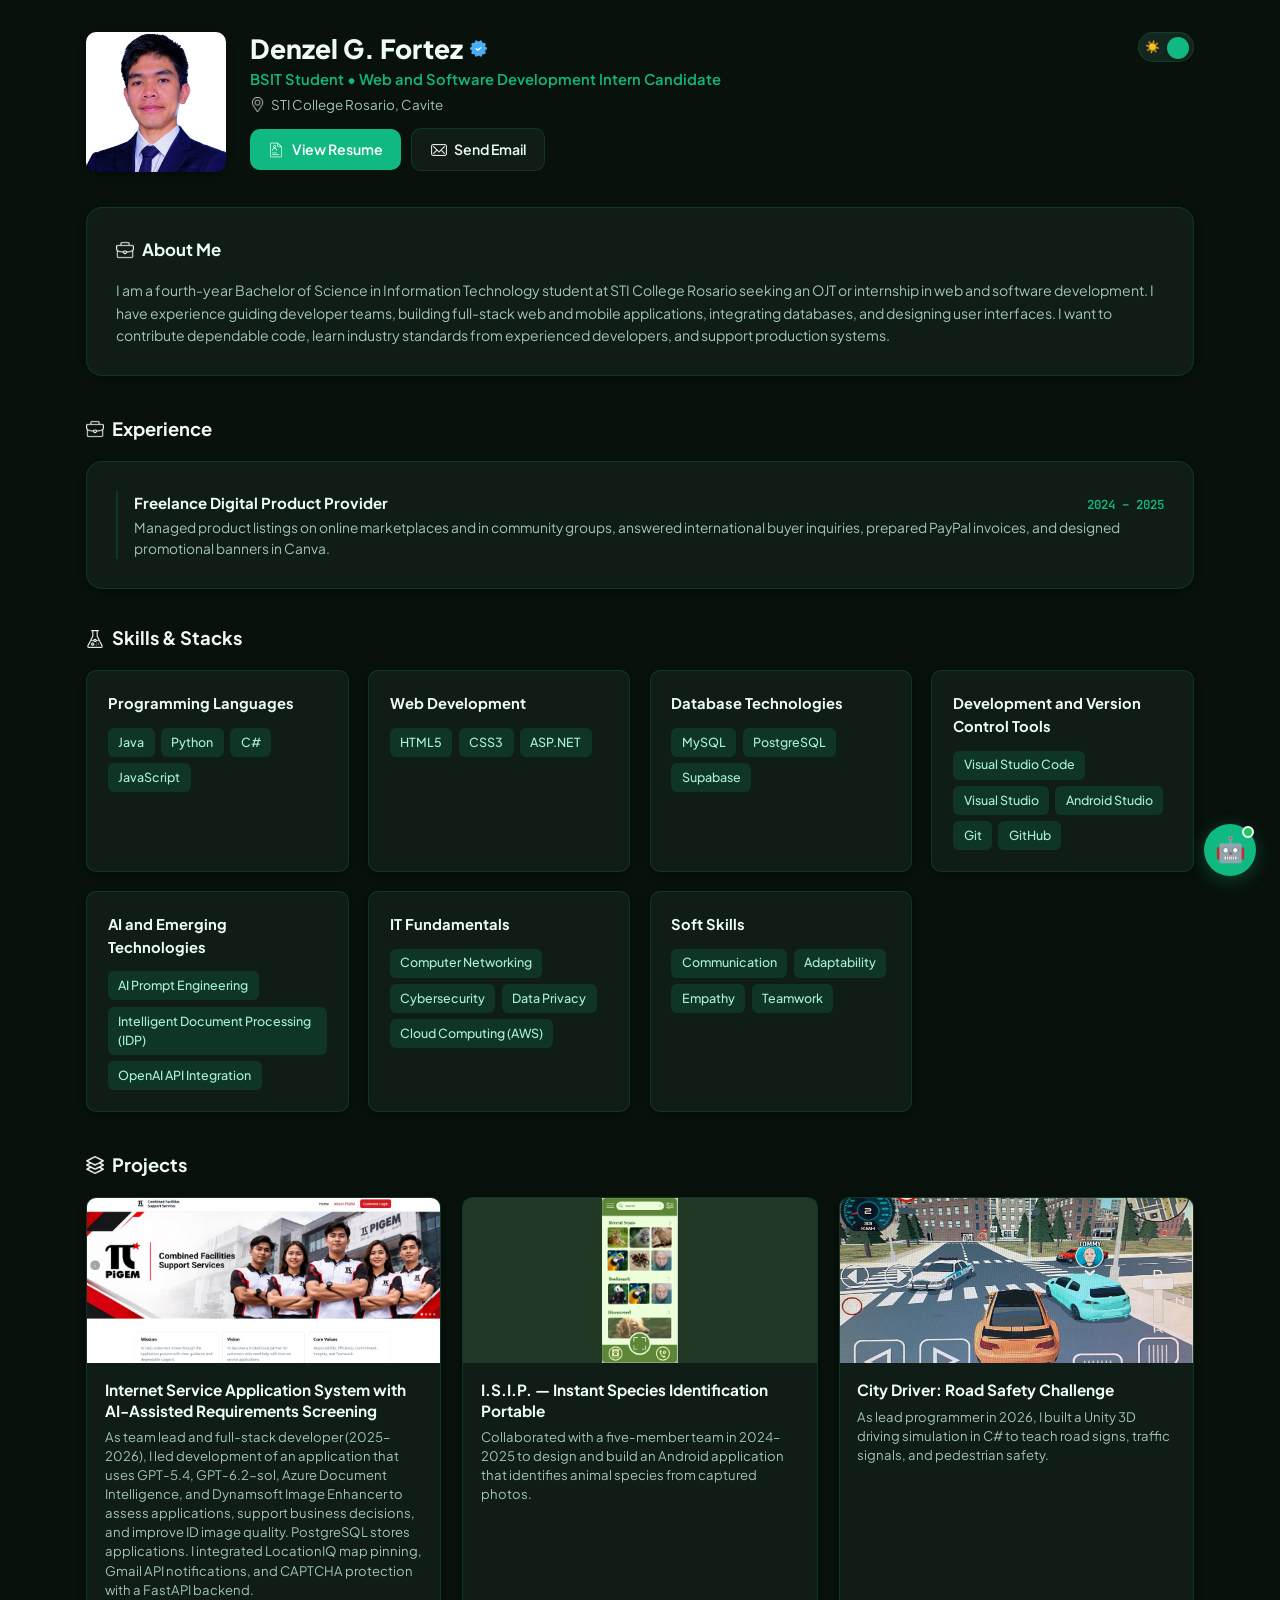
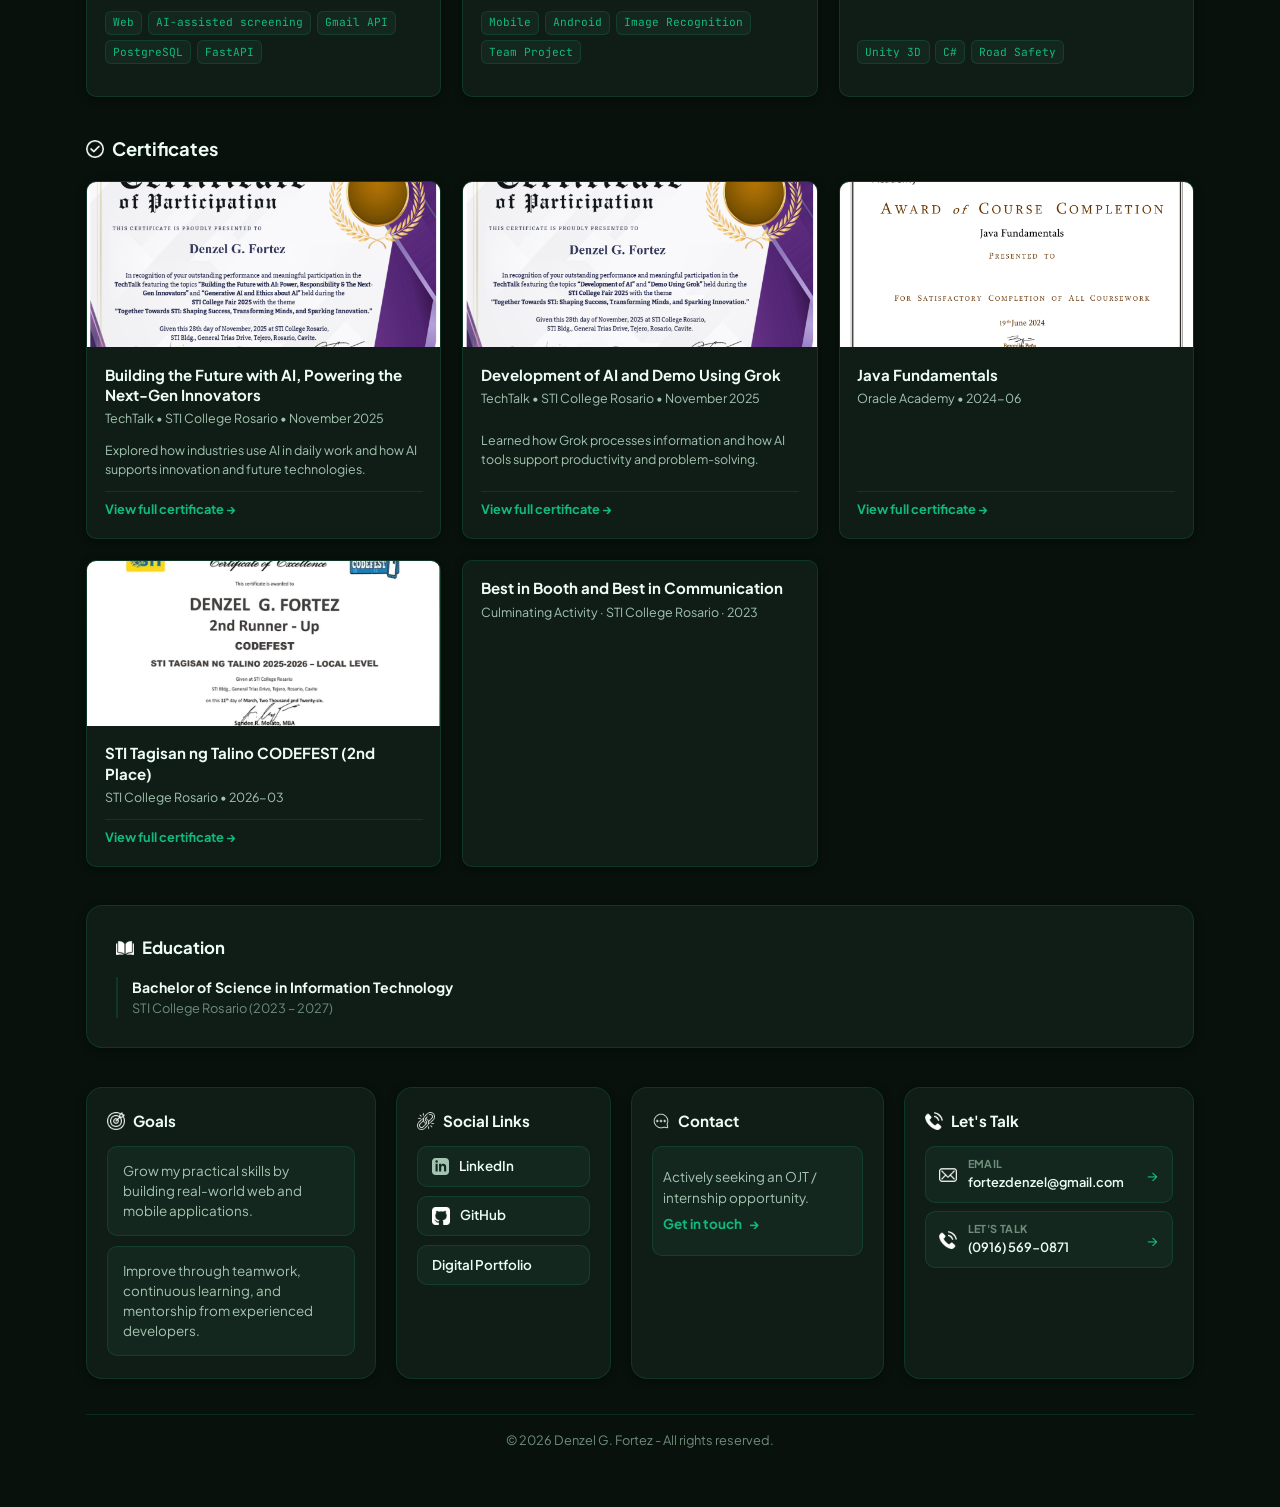
==== commit d4542635: "Give About Me a full row and move Education above contact panels" ====
--- a/index.html
+++ b/index.html
@@ -55,37 +55,15 @@
       </div>
     </header>
 
-    <!-- ===================================================================
-         ABOUT & EDUCATION: ONE HORIZONTAL ROW WITH 2 EQUAL PANELS
-         =================================================================== -->
-    <div class="about-edu-row">
-
-      <!-- LEFT PANEL: ABOUT ME (2 PARAGRAPHS - SIMPLE WORDING) -->
+    <section class="section-wrapper">
       <div class="content-panel">
         <div class="panel-title">
           <img src="assets/icons/briefcase.png" alt="About" class="site-icon">
           <span>About Me</span>
         </div>
-        <div class="about-body"><p>I am a fourth-year Bachelor of Science in Information Technology student at STI College Rosario seeking an OJT or internship in web and software development. I have experience guiding developer teams, building full-stack web and mobile applications, integrating databases, and designing user interfaces.</p><p>I want to contribute dependable code, learn industry standards from experienced developers, and support production systems.</p></div>
-      </div>
-
-      <!-- RIGHT PANEL: EDUCATION -->
-      <div class="content-panel">
-        <div class="panel-title">
-          <img src="assets/icons/open_book.png" alt="Education" class="site-icon">
-          <span>Education</span>
-        </div>
-        <div class="edu-list">
-          <div class="edu-entry">
-            <div class="edu-degree">Bachelor of Science in Information Technology</div>
-            <div class="edu-school">STI College Rosario (2023 &ndash; 2027)</div>
-          </div>
-
-
-        </div>
-      </div>
-
-    </div>
+        <div class="about-body"><p>I am a fourth-year Bachelor of Science in Information Technology student at STI College Rosario seeking an OJT or internship in web and software development. I have experience guiding developer teams, building full-stack web and mobile applications, integrating databases, and designing user interfaces. I want to contribute dependable code, learn industry standards from experienced developers, and support production systems.</p></div>
+      </div>
+    </section>
 
     <!-- ===================================================================
          EXPERIENCE (LABEL ON TOP OF PANEL)
@@ -261,6 +239,23 @@
     <!-- ===================================================================
          BOTTOM PANEL: 4 COLUMNS (GOAL, SOCIAL LINKS, CONTACT, LET'S TALK)
          =================================================================== -->
+    <section class="section-wrapper">
+      <div class="content-panel">
+        <div class="panel-title">
+          <img src="assets/icons/open_book.png" alt="Education" class="site-icon">
+          <span>Education</span>
+        </div>
+        <div class="edu-list">
+          <div class="edu-entry">
+            <div class="edu-degree">Bachelor of Science in Information Technology</div>
+            <div class="edu-school">STI College Rosario (2023 &ndash; 2027)</div>
+          </div>
+
+
+        </div>
+      </div>
+    </section>
+
     <div class="bottom-four-columns-row">
       <!-- COLUMN 1: GOALS -->
       <div class="bottom-col-panel">
@@ -352,7 +347,6 @@
       </div>
     </div>
 
-    <div class="content-panel"><div class="panel-title">References</div><p>Glenmark De Tomas · General Education Department Faculty · 09457849821</p><p>Angeline Jewel Cabuco · IT Department Faculty · 09655187944</p><p>Ervin Mars Abellera · IT Department Faculty · 09361921903</p></div>
     <!-- Footer -->
     <div class="footer-text">
       &copy; 2026 Denzel G. Fortez - All rights reserved.
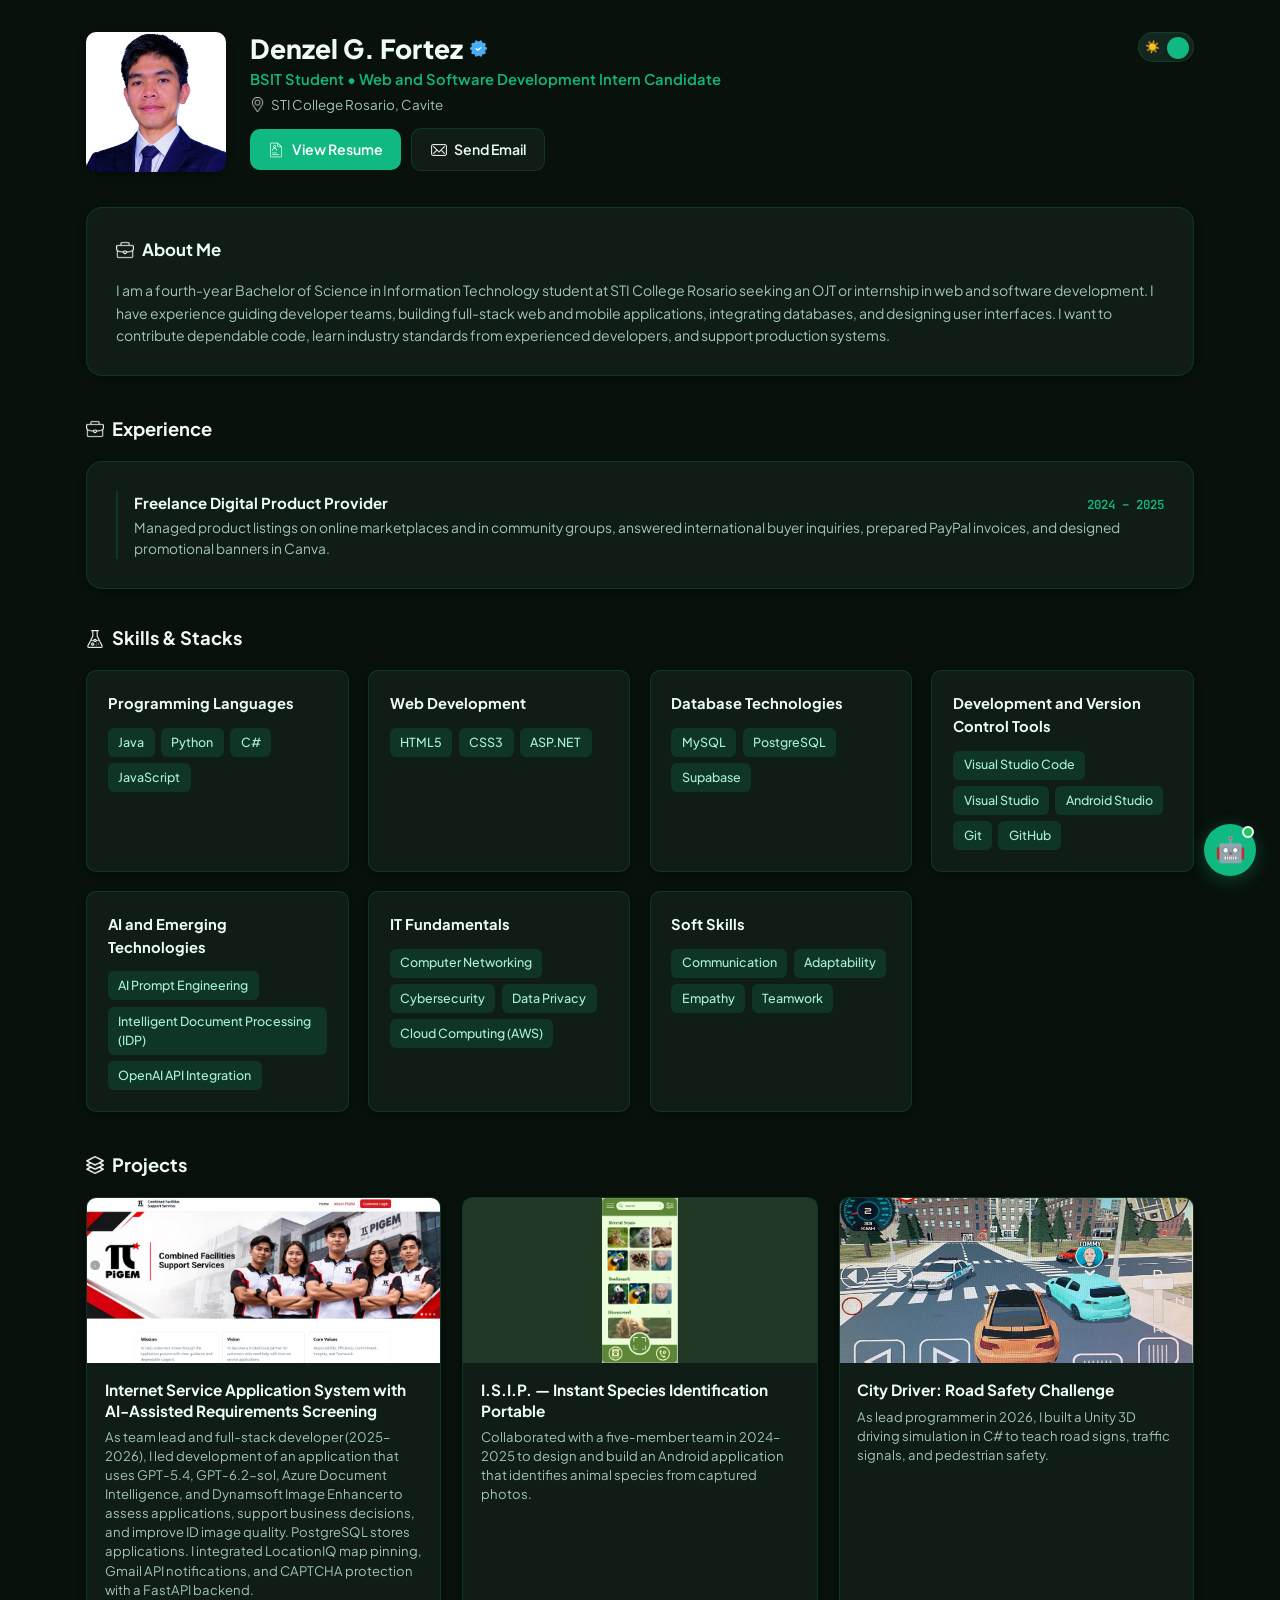
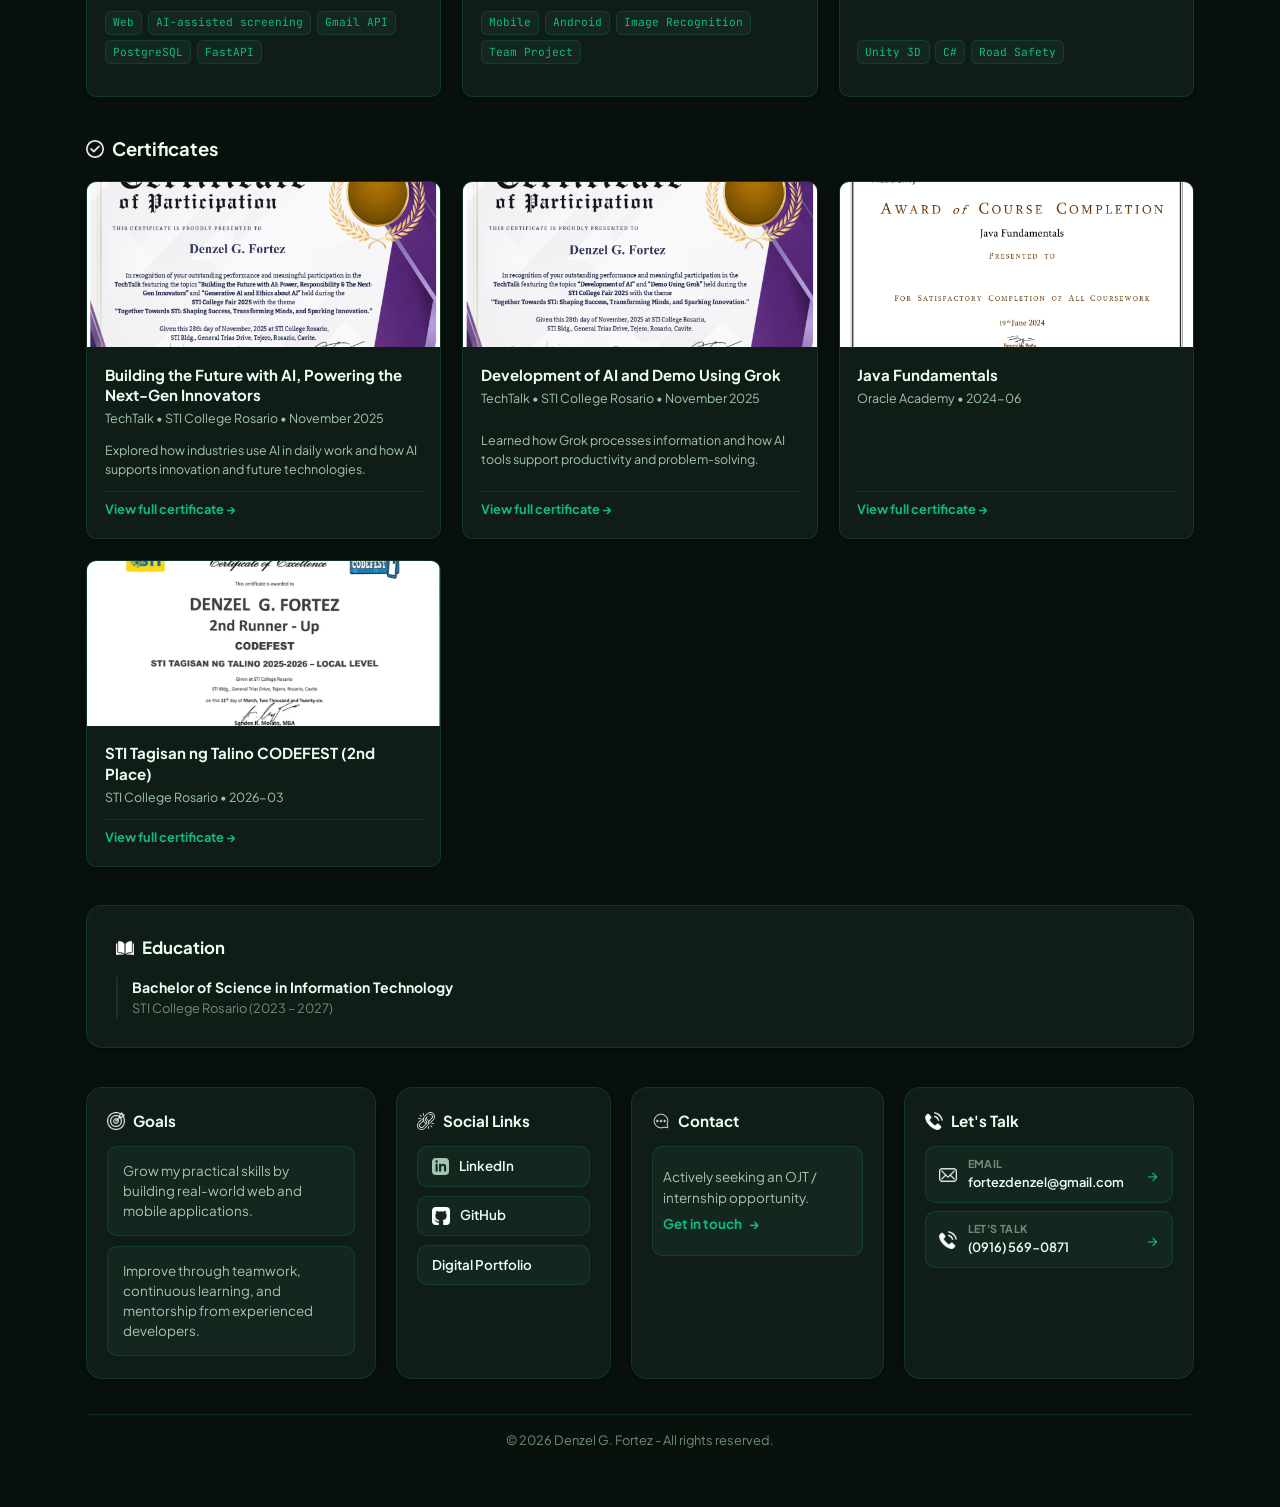
==== commit a44126f2: "Remove culminating activity award from portfolio and résumé" ====
--- a/index.html
+++ b/index.html
@@ -232,7 +232,6 @@
             <span class="cert-view-link">View full certificate &rarr;</span>
           </div>
         </div>
-        <div class="cert-card-clean"><div class="cert-card-content"><h4 class="cert-card-name">Best in Booth and Best in Communication</h4><p class="cert-card-issuer">Culminating Activity · STI College Rosario · 2023</p></div></div>
       </div>
     </div>
 
